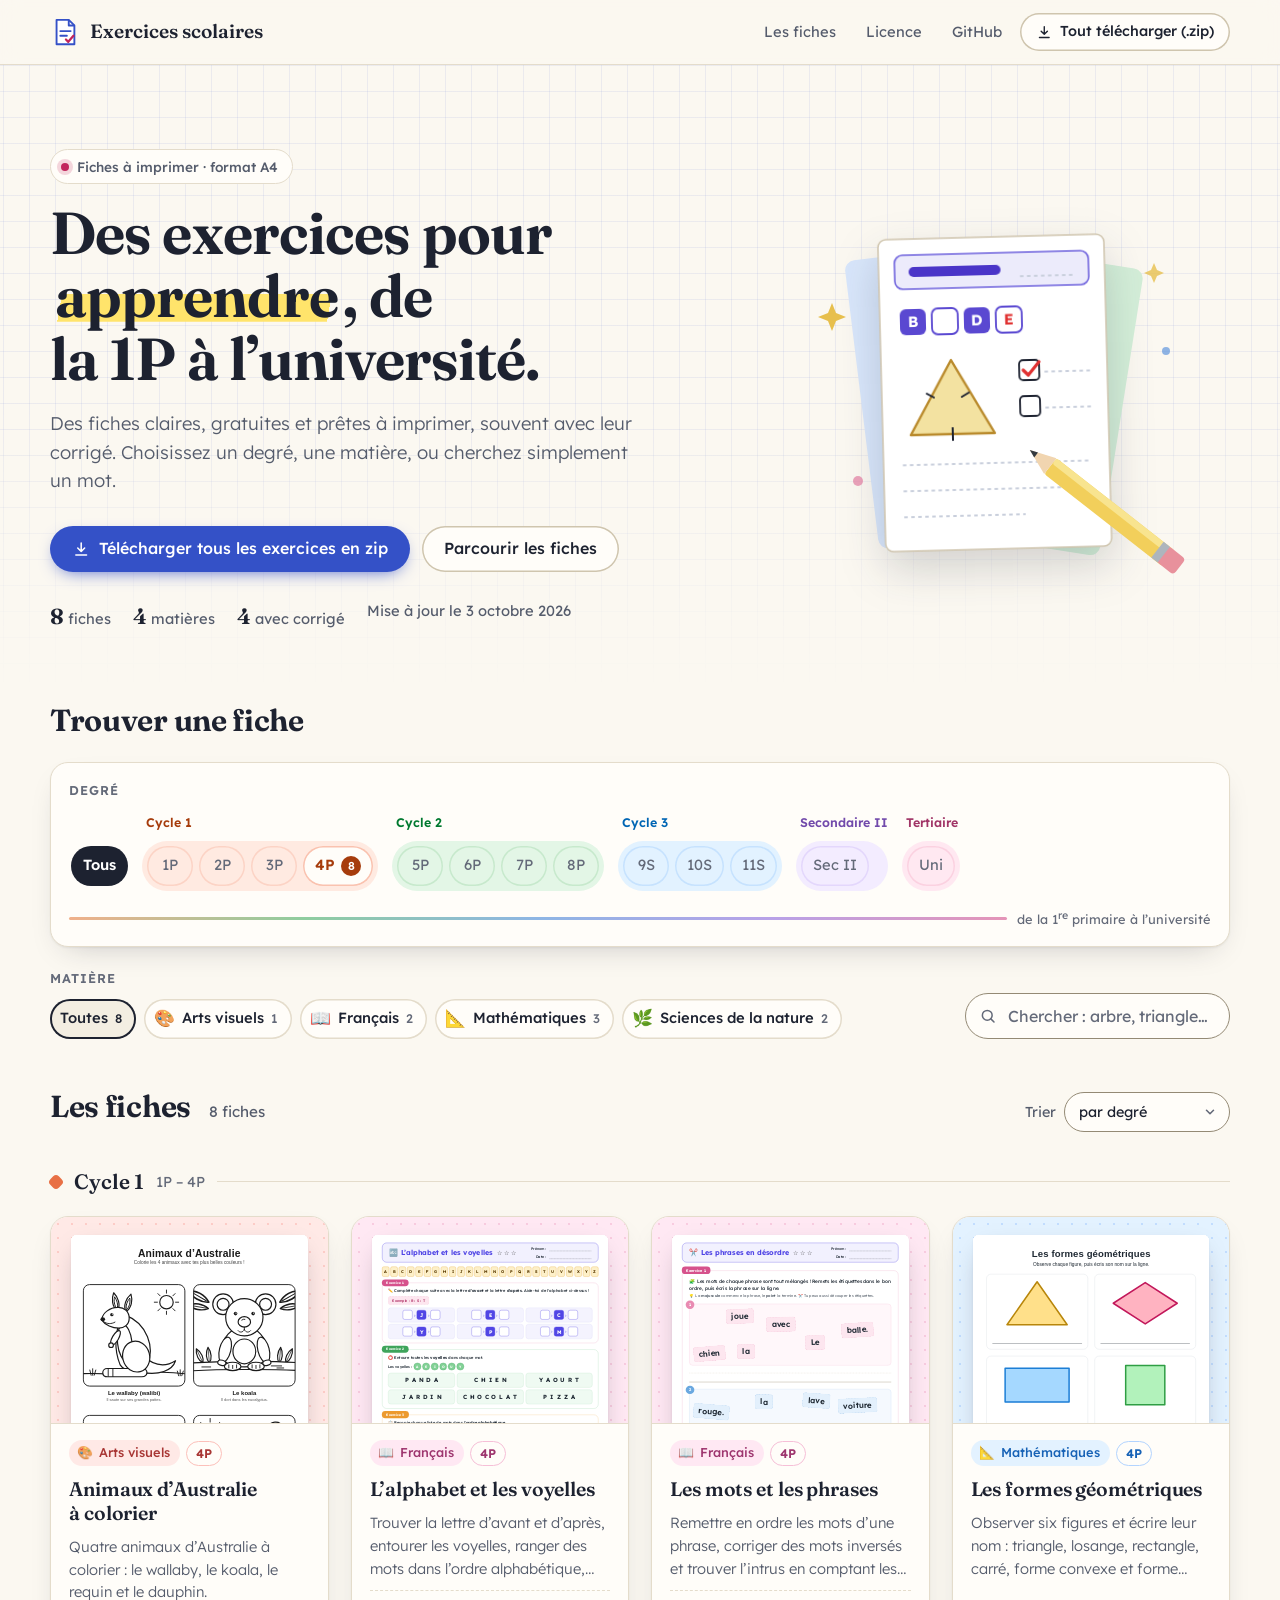
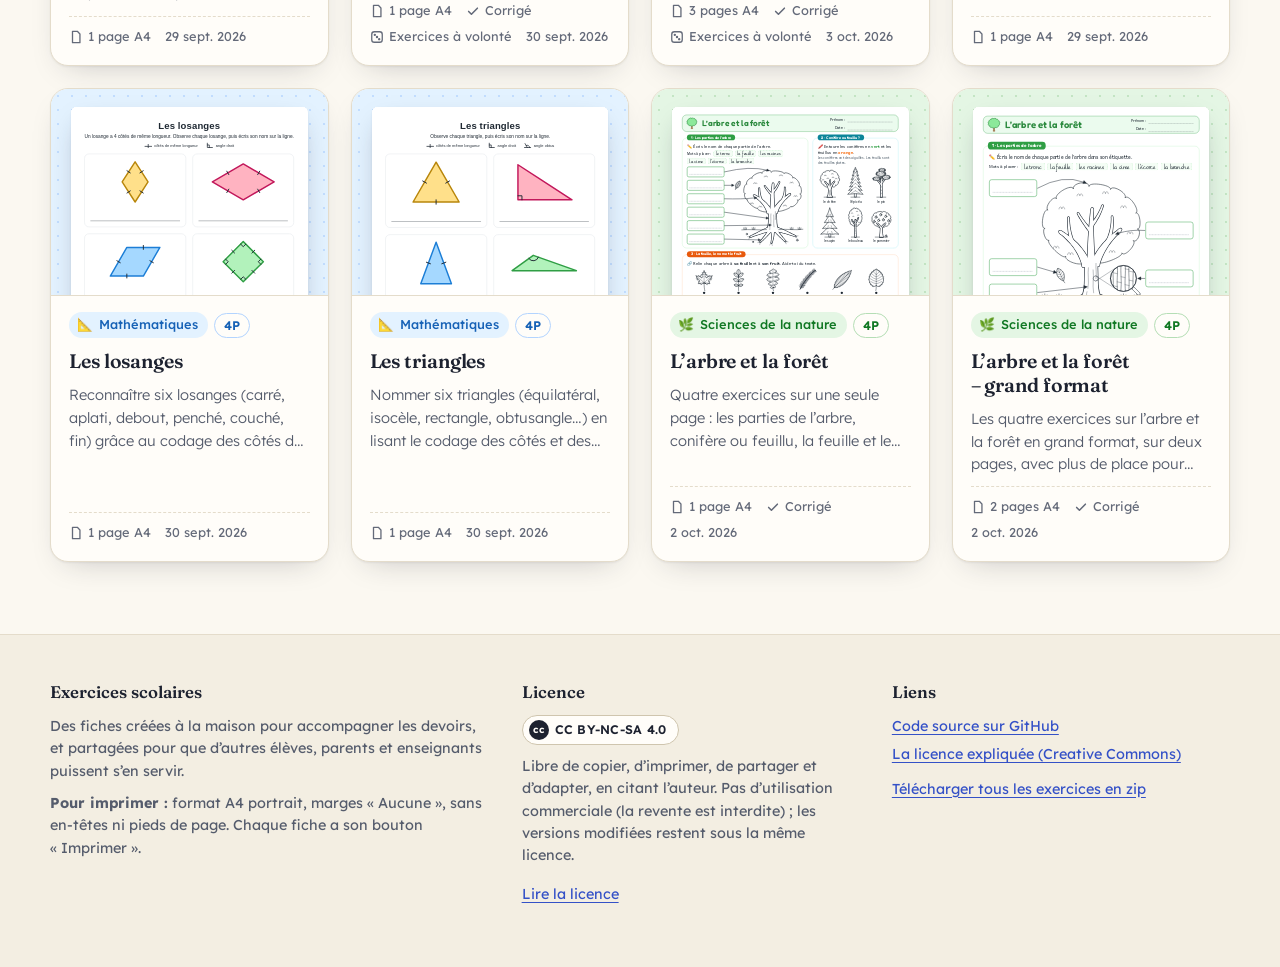
==== index.html @ c65fcae4 "Publie le catalogue des fiches d'exercices - index.html : catalogue des fiches (frise des degrés de " ====
<!DOCTYPE html>
<html lang="fr">
<head>
<meta charset="utf-8">
<meta name="viewport" content="width=device-width, initial-scale=1">
<title>Exercices scolaires · fiches à imprimer</title>
<meta name="description" content="Fiches d’exercices gratuites à imprimer en A4, de la 1P à l’université : français, mathématiques, sciences… Souvent avec corrigé. Licence CC BY-NC-SA 4.0.">
<meta property="og:type" content="website">
<meta property="og:title" content="Exercices scolaires · fiches à imprimer">
<meta property="og:description" content="Fiches d’exercices gratuites à imprimer en A4, de la 1P à l’université.">
<meta property="og:url" content="https://ctalpaert.github.io/exercices-scolaires/">
<meta name="theme-color" content="#fbf8f1" media="(prefers-color-scheme: light)">
<meta name="theme-color" content="#14161c" media="(prefers-color-scheme: dark)">
<link rel="icon" href="data:image/svg+xml,%3Csvg xmlns='http://www.w3.org/2000/svg' viewBox='0 0 32 32'%3E%3Cpath d='M7 3h13l6 6v20H7z' fill='%23fff' stroke='%233451c7' stroke-width='2' stroke-linejoin='round'/%3E%3Cpath d='M20 3v6h6' fill='none' stroke='%233451c7' stroke-width='2' stroke-linejoin='round'/%3E%3Cpath d='M11 15h11M11 20h7' stroke='%233451c7' stroke-width='2' stroke-linecap='round'/%3E%3Cpath d='M17 24l2.5 2.5L25 20' fill='none' stroke='%23d6336c' stroke-width='2.4' stroke-linecap='round' stroke-linejoin='round'/%3E%3C/svg%3E">
<link rel="preconnect" href="https://fonts.googleapis.com">
<link rel="preconnect" href="https://fonts.gstatic.com" crossorigin>
<link href="https://fonts.googleapis.com/css2?family=Fraunces:opsz,wght@9..144,500..700&family=Lexend:wght@300..600&display=swap" rel="stylesheet">
<style>
  /* ============ Couleurs et typographie ============ */
  :root {
    color-scheme: light dark;
    --papier: #fbf8f1;
    --papier-2: #f3eee2;
    --carte: #fffdf9;
    --feuille: #ffffff;
    --encre: #1d2230;
    --encre-2: #555c6c;
    --encre-3: #646a79;
    --trait: #e4dccb;
    --trait-fort: #cfc5ae;
    --quadrillage: rgba(52, 81, 199, .08);
    --bleu: #3451c7;
    --bleu-fonce: #253c9e;
    --bleu-pale: #e7ebfc;
    --rouge: #c2255c;
    --surligneur: #ffe46b;
    --entete: rgba(251, 248, 241, .88);
    --bord-champ: #948a75;
    --ombre: 0 1px 2px rgba(29, 34, 48, .06), 0 12px 32px -16px rgba(29, 34, 48, .28);
    --ombre-forte: 0 2px 4px rgba(29, 34, 48, .06), 0 22px 44px -18px rgba(29, 34, 48, .38);
    --rayon: 18px;
    --titre: "Fraunces", "Iowan Old Style", Georgia, serif;
    --texte: "Lexend", "Segoe UI", system-ui, -apple-system, sans-serif;
  }
  @media (prefers-color-scheme: dark) {
    :root {
      --papier: #14161c;
      --papier-2: #1b1e26;
      --carte: #1c1f28;
      --feuille: #f4f1ea;
      --encre: #ece8df;
      --encre-2: #b3b5bf;
      --encre-3: #9a9daa;
      --trait: #2d313d;
      --trait-fort: #3d4250;
      --quadrillage: rgba(142, 162, 255, .07);
      --bleu: #8ea2ff;
      --bleu-fonce: #b4c1ff;
      --bleu-pale: #262c47;
      --rouge: #f06595;
      --surligneur: rgba(255, 212, 59, .38);
      --entete: rgba(20, 22, 28, .86);
      --bord-champ: #6b7080;
      --ombre: 0 1px 2px rgba(0, 0, 0, .3), 0 12px 32px -16px rgba(0, 0, 0, .7);
      --ombre-forte: 0 2px 4px rgba(0, 0, 0, .3), 0 22px 44px -18px rgba(0, 0, 0, .8);
    }
  }

  /* Teintes par matière et par cycle : l'élément porte --h (0-360) */
  .t {
    --t-fond: hsl(var(--h) 70% 96%);
    --t-trait: hsl(var(--h) 50% 82%);
    --t-fort: hsl(var(--h) 60% 32%);
    --t-vif: hsl(var(--h) 60% 48%);
  }
  @media (prefers-color-scheme: dark) {
    .t {
      --t-fond: hsl(var(--h) 25% 22%);
      --t-trait: hsl(var(--h) 22% 36%);
      --t-fort: hsl(var(--h) 70% 85%);
      --t-vif: hsl(var(--h) 55% 66%);
    }
  }
  @supports (color: oklch(0 0 0)) {
    .t {
      --t-fond: oklch(.955 .03 var(--h));
      --t-trait: oklch(.86 .07 var(--h));
      --t-fort: oklch(.5 .15 var(--h));
      --t-vif: oklch(.68 .16 var(--h));
    }
    @media (prefers-color-scheme: dark) {
      .t {
        --t-fond: oklch(.3 .05 var(--h));
        --t-trait: oklch(.43 .08 var(--h));
        --t-fort: oklch(.86 .1 var(--h));
        --t-vif: oklch(.72 .14 var(--h));
      }
    }
  }

  *, *::before, *::after { box-sizing: border-box; }
  html { -webkit-text-size-adjust: 100%; scroll-padding-top: 84px; }
  body {
    margin: 0;
    min-height: 100vh;
    font-family: var(--texte);
    font-size: 1rem;
    font-weight: 400;
    line-height: 1.55;
    color: var(--encre);
    background: var(--papier);
    overflow-x: hidden;
  }
  a { color: var(--bleu); text-underline-offset: .18em; }
  a:hover { color: var(--bleu-fonce); }
  button, input, select { font: inherit; color: inherit; }
  :focus-visible { outline: 3px solid var(--bleu); outline-offset: 2px; border-radius: 6px; }
  [hidden] { display: none !important; }
  .visuellement-cache {
    position: absolute !important; width: 1px; height: 1px; overflow: hidden;
    clip-path: inset(50%); white-space: nowrap;
  }
  .conteneur { width: min(1180px, 100% - 32px); margin-inline: auto; }

  .evitement {
    position: absolute; top: 8px; left: 8px; z-index: 100;
    padding: 10px 16px; color: #fff; background: var(--bleu); border-radius: 10px;
    transform: translateY(-160%);
  }
  .evitement:focus { transform: none; color: #fff; }
  @media (prefers-color-scheme: dark) { .evitement, .evitement:focus { color: var(--papier); } }

  /* ============ Boutons ============ */
  .btn {
    display: inline-flex; align-items: center; justify-content: center; gap: .55em;
    min-height: 46px; padding: 10px 22px;
    font-weight: 500; line-height: 1.2; text-decoration: none; white-space: nowrap;
    border: 0; border-radius: 999px; cursor: pointer;
    transition: background-color .15s, box-shadow .15s, transform .15s;
  }
  .btn svg { width: 1.15em; height: 1.15em; flex: none; }
  .btn-primaire { color: #fff; background: var(--bleu); box-shadow: 0 6px 18px -8px var(--bleu); }
  .btn-primaire:hover { color: #fff; background: var(--bleu-fonce); transform: translateY(-1px); }
  .btn-secondaire { color: var(--encre); background: var(--carte); box-shadow: inset 0 0 0 1.5px var(--trait-fort); }
  .btn-secondaire:hover { color: var(--encre); background: var(--papier-2); }
  .btn-petit { min-height: 38px; padding: 7px 16px; font-size: .9rem; }
  @media (prefers-color-scheme: dark) {
    .btn-primaire, .btn-primaire:hover { color: #10131c; }
  }

  /* ============ En-tête ============ */
  .entete {
    position: sticky; top: 0; z-index: 20;
    background: var(--entete);
    -webkit-backdrop-filter: saturate(1.4) blur(10px);
    backdrop-filter: saturate(1.4) blur(10px);
    border-bottom: 1px solid var(--trait);
  }
  .entete .conteneur { display: flex; align-items: center; gap: 16px; min-height: 64px; }
  .marque {
    display: inline-flex; align-items: center; gap: 10px;
    font-family: var(--titre); font-size: 1.2rem; font-weight: 600;
    color: var(--encre); text-decoration: none;
  }
  .marque:hover { color: var(--encre); }
  .marque svg { width: 30px; height: 30px; flex: none; }
  .entete nav { margin-left: auto; display: flex; align-items: center; gap: 6px; }
  .entete nav a { padding: 8px 12px; font-size: .92rem; color: var(--encre-2); text-decoration: none; border-radius: 999px; }
  .entete nav a:hover { color: var(--encre); background: var(--papier-2); }
  .entete .btn-petit .court { display: none; }
  @media (max-width: 720px) {
    .entete nav a { display: none; }
  }
  @media (max-width: 480px) {
    .marque { font-size: 1.05rem; white-space: nowrap; }
    .entete .btn-petit .long { display: none; }
    .entete .btn-petit .court { display: inline; }
  }

  /* ============ Bandeau d'accueil ============ */
  .accueil { position: relative; padding: clamp(36px, 7vw, 84px) 0 clamp(28px, 5vw, 56px); isolation: isolate; }
  .accueil::before {
    content: ""; position: absolute; inset: 0; z-index: -1;
    background-image:
      linear-gradient(var(--quadrillage) 1px, transparent 1px),
      linear-gradient(90deg, var(--quadrillage) 1px, transparent 1px);
    background-size: 26px 26px;
    background-position: center top;
    -webkit-mask-image: linear-gradient(#000 55%, transparent);
    mask-image: linear-gradient(#000 55%, transparent);
  }
  .accueil .conteneur { display: grid; grid-template-columns: minmax(0, 1.25fr) minmax(0, 1fr); align-items: center; gap: clamp(24px, 5vw, 64px); }
  .surtitre {
    display: inline-flex; align-items: center; gap: 8px; margin: 0 0 18px;
    padding: 6px 14px 6px 10px; font-size: .85rem; font-weight: 500; color: var(--encre-2);
    background: var(--carte); border: 1px solid var(--trait); border-radius: 999px;
  }
  .surtitre::before { content: ""; width: 8px; height: 8px; border-radius: 50%; background: var(--rouge); box-shadow: 0 0 0 4px color-mix(in srgb, var(--rouge) 18%, transparent); }
  .accueil h1 {
    margin: 0; font-family: var(--titre); font-weight: 650;
    font-size: clamp(2.15rem, 5.2vw, 3.7rem); line-height: 1.06; letter-spacing: -.015em;
    text-wrap: balance;
  }
  .surligne {
    padding: 0 .08em;
    background: linear-gradient(100deg, transparent .2em, var(--surligneur) .2em, var(--surligneur) calc(100% - .25em), transparent calc(100% - .25em)) 0 78% / 100% 38% no-repeat;
    -webkit-box-decoration-break: clone; box-decoration-break: clone;
  }
  .accroche { max-width: 36em; margin: 20px 0 0; font-size: clamp(1.02rem, 1.6vw, 1.15rem); font-weight: 300; color: var(--encre-2); text-wrap: pretty; }
  .actions { display: flex; flex-wrap: wrap; gap: 12px; margin-top: 30px; }
  .chiffres { display: flex; flex-wrap: wrap; gap: 6px 22px; margin: 28px 0 0; padding: 0; list-style: none; font-size: .92rem; color: var(--encre-2); }
  .chiffres b { font-family: var(--titre); font-size: 1.35rem; font-weight: 650; color: var(--encre); }
  .illustration { width: 100%; max-width: 440px; justify-self: center; overflow: visible; }
  .illustration .f-fond-1 { fill: #d3eed8; }
  .illustration .f-fond-2 { fill: #d8e6fb; }
  .illustration .f-avant { fill: var(--feuille); }
  .illustration .f-bord { fill: none; stroke: var(--trait-fort); stroke-width: 1.5; }
  .illustration .encre { fill: #1d2230; }
  .illustration .ligne { stroke: #c9cfdc; stroke-width: 2; stroke-linecap: round; stroke-dasharray: 2 5; }
  .illustration .bandeau { fill: #ecebfb; stroke: #6f63dd; stroke-width: 1.6; }
  .illustration .titre-feuille { fill: #4a35c8; }
  .illustration .case { fill: #fff; stroke: #5a48d1; stroke-width: 1.8; }
  .illustration .case-pleine { fill: #5a48d1; }
  .illustration .lettre { font: 700 15px var(--texte); fill: #1d2230; }
  .illustration .lettre-blanche { font: 700 15px var(--texte); fill: #fff; }
  .illustration .triangle { fill: #f3e2a1; stroke: #b98a2c; stroke-width: 2.4; stroke-linejoin: round; }
  .illustration .marque-trait { stroke: #1d2230; stroke-width: 2; stroke-linecap: round; }
  .illustration .coche { fill: none; stroke: #e03131; stroke-width: 3.2; stroke-linecap: round; stroke-linejoin: round; }
  .illustration .ombre-feuille { filter: drop-shadow(0 18px 22px rgba(29, 34, 48, .18)); }
  @media (prefers-color-scheme: dark) {
    .illustration .f-fond-1 { fill: #2f5a3c; }
    .illustration .f-fond-2 { fill: #2c4467; }
    .illustration .ombre-feuille { filter: drop-shadow(0 18px 22px rgba(0, 0, 0, .5)); }
  }
  @media (max-width: 860px) {
    .accueil .conteneur { grid-template-columns: minmax(0, 1fr); }
    .illustration { display: none; }
  }
  @media (max-width: 480px) {
    .actions .btn { width: 100%; white-space: normal; text-align: center; }
  }

  /* ============ Filtres ============ */
  .filtres { padding: 8px 0 4px; }
  .filtres h2, .fiches-entete h2 {
    margin: 0; font-family: var(--titre); font-weight: 650; font-size: clamp(1.45rem, 2.6vw, 1.9rem); letter-spacing: -.01em;
  }
  .etiquette-filtre { display: block; margin: 0 0 10px; font-size: .8rem; font-weight: 600; letter-spacing: .08em; text-transform: uppercase; color: var(--encre-3); }

  /* Frise des degrés, de la 1P à l'université */
  .frise-cadre {
    position: relative; margin-top: 18px; padding: 18px 18px 16px;
    background: var(--carte); border: 1px solid var(--trait); border-radius: var(--rayon); box-shadow: var(--ombre);
  }
  .frise {
    display: flex; align-items: flex-end; gap: 14px;
    overflow-x: auto; overscroll-behavior-x: contain; scrollbar-width: thin;
    padding: 2px 2px 6px;
  }
  .cycle { flex: none; display: flex; flex-direction: column; gap: 8px; }
  .cycle-nom { padding-left: 4px; font-size: .78rem; font-weight: 600; color: var(--t-fort); white-space: nowrap; }
  .cycle-nom small { font-weight: 400; color: var(--encre-3); }
  .cycle-degres { position: relative; display: flex; gap: 6px; padding: 5px; background: var(--t-fond); border-radius: 999px; }
  .degre {
    position: relative; flex: none;
    min-width: 46px; height: 40px; padding: 0 12px;
    display: inline-flex; align-items: center; justify-content: center; gap: 6px;
    font-size: .92rem; font-weight: 600; color: var(--t-fort, var(--encre));
    background: var(--carte); border: 0; border-radius: 999px; cursor: pointer;
    box-shadow: inset 0 0 0 1.5px var(--t-trait, var(--trait-fort));
    transition: background-color .15s, color .15s, transform .15s;
  }
  .degre:hover { transform: translateY(-1px); }
  .degre.vide { color: var(--encre-3); font-weight: 400; background: transparent; box-shadow: inset 0 0 0 1.5px color-mix(in srgb, var(--t-trait, var(--trait)) 55%, transparent); }
  .degre[aria-pressed="true"] { color: #fff; background: var(--t-fort, var(--bleu)); box-shadow: none; }
  .degre .compte {
    min-width: 20px; height: 20px; padding: 0 6px;
    display: inline-flex; align-items: center; justify-content: center;
    font-size: .72rem; font-weight: 600; color: #fff; background: var(--t-fort, var(--bleu)); border-radius: 999px;
  }
  .degre[aria-pressed="true"] .compte { color: var(--t-fort); background: #fff; }
  .degre-tous { --t-fort: var(--encre); --t-trait: var(--trait-fort); --t-vif: var(--encre); align-self: flex-end; margin-bottom: 5px; }
  @media (prefers-color-scheme: dark) {
    .degre[aria-pressed="true"] { color: #10131c; background: var(--t-vif, var(--bleu)); }
    .degre-tous[aria-pressed="true"] { color: var(--papier); }
    .degre .compte { color: #10131c; background: var(--t-vif, var(--bleu)); }
    .degre[aria-pressed="true"] .compte { color: #10131c; background: #fff; }
  }
  .frise-fleche { margin: 10px 0 0; display: flex; align-items: center; gap: 10px; font-size: .8rem; color: var(--encre-3); }
  .frise-fleche::before {
    content: ""; flex: 1; height: 3px; border-radius: 3px;
    background: linear-gradient(90deg, #ea8f5b, #5fb878, #5d97dc, #9a7ae0, #d9679b);
    opacity: .7;
  }

  /* Matières et recherche */
  .barre { display: grid; grid-template-columns: minmax(0, 1fr) auto; gap: 18px 24px; align-items: end; margin-top: 22px; }
  .matieres { display: flex; flex-wrap: wrap; gap: 8px; }
  .matiere-btn {
    display: inline-flex; align-items: center; gap: 7px;
    min-height: 40px; padding: 6px 14px 6px 10px;
    font-size: .92rem; font-weight: 500; color: var(--encre);
    background: var(--carte); border: 0; border-radius: 999px; cursor: pointer;
    box-shadow: inset 0 0 0 1.5px var(--trait);
    transition: background-color .15s, box-shadow .15s;
  }
  .matiere-btn:hover { box-shadow: inset 0 0 0 1.5px var(--t-trait, var(--trait-fort)); }
  .matiere-btn .emoji { font-size: 1.05rem; line-height: 1; }
  .matiere-btn .compte { font-size: .78rem; color: var(--encre-3); }
  .matiere-btn[aria-pressed="true"] { color: var(--t-fort, var(--encre)); background: var(--t-fond, var(--papier-2)); box-shadow: inset 0 0 0 2px var(--t-fort, var(--encre)); }
  .matiere-btn[aria-pressed="true"] .compte { color: inherit; }
  .recherche { position: relative; width: min(340px, 100%); }
  .recherche svg { position: absolute; left: 14px; top: 50%; width: 18px; height: 18px; transform: translateY(-50%); color: var(--encre-3); pointer-events: none; }
  .recherche input {
    width: 100%; height: 46px; padding: 0 16px 0 42px;
    background: var(--carte); border: 1.5px solid var(--bord-champ); border-radius: 999px;
    transition: border-color .15s, box-shadow .15s;
  }
  .recherche input::placeholder { color: var(--encre-3); }
  .recherche input:focus { outline: none; border-color: var(--bleu); box-shadow: 0 0 0 4px color-mix(in srgb, var(--bleu) 18%, transparent); }
  .recherche input::-webkit-search-cancel-button { display: none; }
  @media (max-width: 760px) {
    .barre { grid-template-columns: 1fr; }
    .recherche { width: 100%; order: -1; }
  }

  /* ============ Liste des fiches ============ */
  .fiches { padding: 40px 0 72px; }
  .fiches:focus { outline: none; }
  .fiches-entete { display: flex; flex-wrap: wrap; align-items: baseline; gap: 10px 18px; margin-bottom: 8px; }
  .resultat { margin: 0; font-size: .95rem; color: var(--encre-2); }
  .fiches-entete .outils { margin-left: auto; display: flex; flex-wrap: wrap; align-items: center; gap: 10px; }
  .lien-bouton {
    padding: 6px 4px; font-size: .9rem; color: var(--bleu);
    background: none; border: 0; cursor: pointer; text-decoration: underline; text-underline-offset: .18em;
  }
  .tri { display: inline-flex; align-items: center; gap: 8px; font-size: .9rem; color: var(--encre-2); }
  .tri select {
    height: 40px; padding: 0 34px 0 14px; color: var(--encre);
    background: var(--carte) url("data:image/svg+xml,%3Csvg xmlns='http://www.w3.org/2000/svg' viewBox='0 0 16 16'%3E%3Cpath d='M4 6l4 4 4-4' fill='none' stroke='%23646a79' stroke-width='1.8' stroke-linecap='round' stroke-linejoin='round'/%3E%3C/svg%3E") no-repeat right 12px center / 14px;
    border: 1.5px solid var(--bord-champ); border-radius: 999px;
    -webkit-appearance: none; appearance: none; cursor: pointer;
  }

  .groupe { margin-top: 34px; }
  .groupe-titre {
    display: flex; align-items: center; gap: 12px; margin: 0 0 18px;
    font-family: var(--titre); font-size: 1.3rem; font-weight: 600;
  }
  .groupe-titre::before { content: ""; width: 12px; height: 12px; border-radius: 4px; background: var(--t-vif); transform: rotate(45deg); flex: none; }
  .groupe-titre small { font-family: var(--texte); font-size: .9rem; font-weight: 400; color: var(--encre-3); }
  .groupe-titre::after { content: ""; flex: 1; height: 1px; background: var(--trait); }

  .grille { display: grid; grid-template-columns: repeat(auto-fill, minmax(min(100%, 268px), 1fr)); gap: 22px; margin: 0; padding: 0; list-style: none; }
  .fiche {
    position: relative; height: 100%;
    display: flex; flex-direction: column;
    background: var(--carte); border: 1px solid var(--trait); border-radius: var(--rayon);
    box-shadow: var(--ombre); overflow: hidden;
    transition: transform .2s, box-shadow .2s, border-color .2s;
  }
  .fiche:hover { transform: translateY(-3px); box-shadow: var(--ombre-forte); border-color: var(--t-trait); }
  @supports selector(:has(a)) {
    .fiche:has(.fiche-lien:focus-visible) { outline: 3px solid var(--bleu); outline-offset: 3px; }
    .fiche-lien:focus-visible { outline: none; }
  }

  /* Aperçu : la feuille A4 dépasse d'une pochette teintée */
  .apercu {
    position: relative; aspect-ratio: 4 / 3; padding: 18px 20px 0; overflow: hidden;
    background-color: var(--t-fond);
    background-image: radial-gradient(color-mix(in srgb, var(--t-trait) 70%, transparent) 1.2px, transparent 1.3px);
    background-size: 14px 14px;
    border-bottom: 1px solid var(--trait);
  }
  .feuille {
    position: relative; height: calc(100% + 40px); overflow: hidden;
    background: #fff; border-radius: 6px 6px 0 0;
    box-shadow: 0 1px 2px rgba(29, 34, 48, .08), 0 10px 26px -10px rgba(29, 34, 48, .35);
    transition: transform .25s;
  }
  .fiche:hover .feuille { transform: translateY(-6px) rotate(-.6deg); }
  .feuille iframe {
    position: absolute; top: 0; left: 0;
    width: 794px; height: calc(100% / var(--echelle, .3));
    border: 0; background: #fff;
    transform: scale(var(--echelle, .3)); transform-origin: 0 0;
    pointer-events: none; opacity: 0; transition: opacity .35s;
  }
  .feuille.chargee iframe { opacity: 1; }
  .feuille-attente {
    position: absolute; inset: 0; display: grid; place-items: center;
    background:
      repeating-linear-gradient(#fff 0 26px, #eef0f4 26px 27px) 0 70px / 100% calc(100% - 70px) no-repeat,
      linear-gradient(var(--t-fond), var(--t-fond)) 18px 18px / calc(100% - 36px) 36px no-repeat;
    transition: opacity .35s;
  }
  .feuille-attente span { font-size: 2.6rem; filter: saturate(.85); transform: translateY(10px); }
  .feuille.chargee .feuille-attente { opacity: 0; }
  .ruban {
    position: absolute; top: 12px; right: 12px; z-index: 2;
    padding: 4px 10px; font-size: .74rem; font-weight: 600; letter-spacing: .02em;
    color: #fff; background: var(--rouge); border-radius: 999px;
    box-shadow: 0 4px 10px -4px var(--rouge);
  }
  @media (prefers-color-scheme: dark) { .ruban { color: #10131c; } }

  .corps { flex: 1; display: flex; flex-direction: column; gap: 10px; padding: 16px 18px 18px; }
  .etiquettes { display: flex; flex-wrap: wrap; align-items: center; gap: 6px; }
  .pastille-matiere {
    display: inline-flex; align-items: center; gap: 6px;
    padding: 3px 10px 3px 8px; font-size: .8rem; font-weight: 500;
    color: var(--t-fort); background: var(--t-fond); border-radius: 999px;
  }
  .pastille-niveau {
    padding: 2px 9px; font-size: .78rem; font-weight: 600;
    color: var(--t-fort); border: 1.5px solid var(--t-trait); border-radius: 999px;
  }
  .fiche h3, .fiche h4 { margin: 2px 0 0; font-family: var(--titre); font-size: 1.22rem; font-weight: 600; line-height: 1.22; letter-spacing: -.005em; text-wrap: balance; }
  .fiche-lien { color: var(--encre); text-decoration: none; }
  .fiche-lien::after { content: ""; position: absolute; inset: 0; z-index: 3; border-radius: var(--rayon); }
  .fiche-lien:hover { color: var(--encre); }
  .fiche .description {
    margin: 0; font-size: .92rem; font-weight: 300; color: var(--encre-2);
    display: -webkit-box; -webkit-line-clamp: 3; -webkit-box-orient: vertical; overflow: hidden;
  }
  .infos { display: flex; flex-wrap: wrap; gap: 6px 14px; margin: auto 0 0; padding: 10px 0 0; list-style: none; font-size: .8rem; color: var(--encre-3); border-top: 1px dashed var(--trait); }
  .infos li { display: inline-flex; align-items: center; gap: 5px; }
  .infos svg { width: 14px; height: 14px; flex: none; }

  .vide-etat {
    margin-top: 28px; padding: 44px 24px; text-align: center;
    background: var(--carte); border: 1.5px dashed var(--trait-fort); border-radius: var(--rayon);
  }
  .vide-etat .grand { font-size: 2.4rem; line-height: 1; }
  .vide-etat h3 { margin: 12px 0 6px; font-family: var(--titre); font-size: 1.3rem; font-weight: 600; }
  .vide-etat p { margin: 0 auto 18px; max-width: 34em; color: var(--encre-2); }

  /* ============ Pied de page ============ */
  .pied { padding: 44px 0 56px; background: var(--papier-2); border-top: 1px solid var(--trait); }
  .pied .conteneur { display: grid; grid-template-columns: 1.3fr 1fr 1fr; gap: 32px; }
  .pied h2 { margin: 0 0 10px; font-family: var(--titre); font-size: 1.05rem; font-weight: 600; }
  .pied p { margin: 0 0 10px; font-size: .9rem; color: var(--encre-2); }
  .pied ul { margin: 0; padding: 0; list-style: none; font-size: .9rem; }
  .pied li + li { margin-top: 6px; }
  .badge-cc {
    display: inline-flex; align-items: center; gap: 6px; margin-bottom: 10px;
    padding: 4px 12px 4px 6px; font-size: .78rem; font-weight: 600; letter-spacing: .02em;
    color: var(--encre); background: var(--carte); border: 1px solid var(--trait-fort); border-radius: 999px;
  }
  .badge-cc i {
    width: 20px; height: 20px; display: grid; place-items: center;
    font: 700 .62rem/1 var(--texte); font-style: normal; color: var(--carte); background: var(--encre); border-radius: 50%;
  }
  @media (max-width: 820px) { .pied .conteneur { grid-template-columns: 1fr; gap: 26px; } }

  /* ============ Boîte de dialogue de la licence ============ */
  dialog.licence {
    width: min(780px, 100% - 24px); max-width: none; height: min(92vh, 900px); height: min(92dvh, 900px); max-height: none; padding: 0;
    color: var(--encre); background: var(--carte);
    border: 1px solid var(--trait); border-radius: 22px; box-shadow: 0 30px 80px -20px rgba(0, 0, 0, .45);
    overflow: hidden;
  }
  dialog.licence[open] { display: flex; animation: apparition .22s ease-out; }
  dialog.licence::backdrop { background: rgba(18, 21, 30, .55); -webkit-backdrop-filter: blur(3px); backdrop-filter: blur(3px); }
  @keyframes apparition { from { opacity: 0; transform: translateY(12px) scale(.98); } }
  .dlg { display: flex; flex-direction: column; width: 100%; min-height: 0; margin: 0; }
  .dlg-tete { padding: 26px 28px 0; }
  .dlg-tete h2 { margin: 8px 0 8px; font-family: var(--titre); font-size: clamp(1.4rem, 3vw, 1.75rem); font-weight: 650; line-height: 1.15; }
  .dlg-tete h2:focus { outline: none; }
  .dlg-tete p { margin: 0; font-size: .95rem; color: var(--encre-2); }
  .dlg-milieu { flex: 1; min-height: 0; display: flex; flex-direction: column; gap: 16px; padding: 18px 28px 0; overflow: auto; }
  .resume { flex: none; display: grid; grid-template-columns: repeat(2, minmax(0, 1fr)); gap: 8px; margin: 0; padding: 0; list-style: none; }
  .resume li { display: flex; gap: 10px; padding: 10px 12px; font-size: .83rem; line-height: 1.42; color: var(--encre-2); background: var(--t-fond); border-radius: 14px; }
  .resume li b { display: block; margin-bottom: 1px; font-size: .9rem; font-weight: 600; color: var(--t-fort); }
  .resume .ico { flex: none; width: 26px; height: 26px; display: grid; place-items: center; font-size: .85rem; background: var(--carte); border-radius: 50%; }
  .texte-titre { display: flex; justify-content: space-between; align-items: baseline; gap: 12px; margin: 4px 0 -6px; font-size: .82rem; font-weight: 600; letter-spacing: .06em; text-transform: uppercase; color: var(--encre-3); }
  .texte-titre a { font-size: .82rem; font-weight: 400; letter-spacing: 0; text-transform: none; }
  .texte-licence {
    flex: 1 1 260px; min-height: 160px; overflow-y: auto; overscroll-behavior: contain;
    padding: 18px 22px; font-size: .86rem; line-height: 1.6; color: var(--encre-2);
    background: var(--papier); border: 1px solid var(--trait); border-radius: 14px;
    scrollbar-width: thin; scrollbar-color: var(--trait-fort) transparent;
  }
  .texte-licence:focus-visible { outline-offset: -3px; }
  .texte-licence h3 { margin: 0 0 12px; font-family: var(--titre); font-size: 1.05rem; font-weight: 600; color: var(--encre); }
  .texte-licence h4 { margin: 20px 0 8px; font-size: .92rem; font-weight: 600; color: var(--encre); }
  .texte-licence p { margin: 0 0 10px; }
  .texte-licence ol, .texte-licence ul { margin: 0 0 10px; padding-left: 1.6em; }
  .texte-licence li { margin: 4px 0; }
  .texte-licence li > ol { margin-top: 6px; }
  .texte-licence dfn { font-style: normal; font-weight: 600; color: var(--encre); }
  .dlg-pied {
    flex: none; display: flex; flex-wrap: wrap; align-items: center; justify-content: flex-end; gap: 10px;
    margin-top: 18px; padding: 16px 28px 20px; border-top: 1px solid var(--trait); background: var(--papier-2);
  }
  .dlg-pied .note { flex: 1 1 15em; margin: 0; font-size: .8rem; line-height: 1.45; color: var(--encre-3); }
  @media (max-width: 620px) {
    dialog.licence { width: calc(100% - 16px); height: calc(100vh - 16px); height: calc(100dvh - 16px); border-radius: 18px; }
    .dlg-tete { padding: 20px 18px 0; }
    .dlg-milieu { padding: 14px 18px 0; }
    .resume { grid-template-columns: 1fr; }
    .texte-licence { min-height: 140px; padding: 14px 16px; }
    .dlg-pied { padding: 14px 18px 18px; }
    .dlg-pied .btn { flex: 1 1 100%; white-space: normal; text-align: center; }
    .dlg-pied .note { display: none; }
  }
  /* Petits écrans : toute la boîte défile, le texte de la licence garde une hauteur lisible
     et les boutons restent visibles en bas */
  @media (max-height: 700px), (max-width: 620px) {
    .dlg { overflow-y: auto; overscroll-behavior: contain; }
    .dlg-milieu { flex: none; overflow: visible; }
    .texte-licence { flex: none; height: min(55vh, 420px); height: min(55dvh, 420px); min-height: 140px; }
    .dlg-pied { position: sticky; bottom: 0; }
  }

  .message {
    position: fixed; left: 50%; bottom: 24px; z-index: 60;
    max-width: calc(100% - 32px); padding: 12px 20px;
    font-size: .92rem; color: var(--papier); background: var(--encre); border-radius: 999px;
    box-shadow: var(--ombre-forte);
    transform: translate(-50%, 140%); opacity: 0; transition: transform .3s, opacity .3s;
  }
  .message.visible { transform: translate(-50%, 0); opacity: 1; }

  @media (prefers-reduced-motion: reduce) {
    *, *::before, *::after { transition-duration: 0s !important; animation: none !important; }
    .fiche:hover, .fiche:hover .feuille, .btn-primaire:hover, .degre:hover { transform: none; }
  }
</style>
</head>
<body>

<a class="evitement" href="#fiches">Aller directement aux fiches</a>

<header class="entete">
  <div class="conteneur">
    <a class="marque" href="./" aria-label="Exercices scolaires, accueil">
      <svg viewBox="0 0 32 32" aria-hidden="true"><path d="M7 3h13l6 6v20H7z" fill="var(--feuille)" stroke="var(--bleu)" stroke-width="2" stroke-linejoin="round"/><path d="M20 3v6h6" fill="none" stroke="var(--bleu)" stroke-width="2" stroke-linejoin="round"/><path d="M11 15h11M11 20h7" stroke="var(--bleu)" stroke-width="2" stroke-linecap="round"/><path d="M17 24l2.5 2.5L25 20" fill="none" stroke="var(--rouge)" stroke-width="2.4" stroke-linecap="round" stroke-linejoin="round"/></svg>
      <span>Exercices scolaires</span>
    </a>
    <nav aria-label="Liens utiles">
      <a href="#fiches">Les fiches</a>
      <a href="#a-propos">Licence</a>
      <a href="https://github.com/ctalpaert/exercices-scolaires">GitHub</a>
      <button type="button" class="btn btn-secondaire btn-petit" data-telecharger aria-label="Tout télécharger (zip)">
        <svg viewBox="0 0 24 24" fill="none" stroke="currentColor" stroke-width="2" stroke-linecap="round" stroke-linejoin="round" aria-hidden="true"><path d="M12 4v11m0 0l-4.5-4.5M12 15l4.5-4.5M5 19.5h14"/></svg>
        <span class="long" aria-hidden="true">Tout télécharger (.zip)</span><span class="court" aria-hidden="true">Zip</span>
      </button>
    </nav>
  </div>
</header>

<main>
  <section class="accueil" aria-labelledby="titre-principal">
    <div class="conteneur">
      <div>
        <p class="surtitre">Fiches à imprimer · format A4</p>
        <h1 id="titre-principal">Des exercices pour <span class="surligne">apprendre</span>, de la&nbsp;1P à l’université.</h1>
        <p class="accroche">Des fiches claires, gratuites et prêtes à imprimer, souvent avec leur corrigé. Choisissez un degré, une matière, ou cherchez simplement un mot.</p>
        <div class="actions">
          <button type="button" class="btn btn-primaire" data-telecharger>
            <svg viewBox="0 0 24 24" fill="none" stroke="currentColor" stroke-width="2" stroke-linecap="round" stroke-linejoin="round" aria-hidden="true"><path d="M12 4v11m0 0l-4.5-4.5M12 15l4.5-4.5M5 19.5h14"/></svg>
            Télécharger tous les exercices en zip
          </button>
          <a class="btn btn-secondaire" href="#fiches">Parcourir les fiches</a>
        </div>
        <ul class="chiffres" id="chiffres" aria-label="En bref"></ul>
      </div>

      <svg class="illustration" viewBox="0 0 440 360" aria-hidden="true">
        <g transform="rotate(9 250 190)"><rect class="f-fond-1" x="150" y="40" width="210" height="290" rx="10"/></g>
        <g transform="rotate(-7 210 190)"><rect class="f-fond-2" x="100" y="36" width="210" height="290" rx="10"/></g>
        <g class="ombre-feuille" transform="rotate(-1.5 230 190)">
          <rect class="f-avant" x="120" y="26" width="226" height="312" rx="8"/>
          <rect class="f-bord" x="120" y="26" width="226" height="312" rx="8"/>
          <rect class="bandeau" x="136" y="42" width="194" height="34" rx="8"/>
          <rect class="titre-feuille" x="150" y="54" width="92" height="10" rx="5"/>
          <path class="ligne" d="M262 66h52" />
          <g>
            <rect class="case-pleine" x="140" y="96" width="26" height="26" rx="6"/><text class="lettre-blanche" x="153" y="114" text-anchor="middle">B</text>
            <rect class="case" x="172" y="96" width="26" height="26" rx="6"/>
            <rect class="case-pleine" x="204" y="96" width="26" height="26" rx="6"/><text class="lettre-blanche" x="217" y="114" text-anchor="middle">D</text>
            <rect class="case" x="236" y="96" width="26" height="26" rx="6"/><text class="lettre" x="249" y="114" text-anchor="middle" fill="#e03131" style="fill:#e03131">E</text>
          </g>
          <polygon class="triangle" points="190,148 148,222 232,222"/>
          <path class="marque-trait" d="M165 181l7 4M207 181l-7 4M190 216v12"/>
          <rect x="258" y="150" width="20" height="20" rx="4" fill="#fff" stroke="#1d2230" stroke-width="1.8"/>
          <path class="coche" d="M262 160l5 5 11-13"/>
          <path class="ligne" d="M284 162h44"/>
          <rect x="258" y="186" width="20" height="20" rx="4" fill="#fff" stroke="#1d2230" stroke-width="1.8"/>
          <path class="ligne" d="M284 198h44"/>
          <path class="ligne" d="M140 252h188M140 278h188M140 304h120"/>
        </g>
        <g transform="translate(18 62) rotate(38 340 250)">
          <rect x="250" y="238" width="150" height="20" rx="3" fill="#f2cf5b"/>
          <rect x="250" y="238" width="150" height="7" rx="3" fill="#f8e48f"/>
          <rect x="392" y="238" width="22" height="20" rx="4" fill="#e8919c"/>
          <rect x="386" y="238" width="8" height="20" fill="#adb5bd"/>
          <path d="M250 238l-26 10 26 10z" fill="#f1d5b0"/>
          <path d="M232 244.9l-8 3.1 8 3.1z" fill="#343a40"/>
        </g>
        <g fill="#e7bf4d">
          <path d="M70 92l4 10 10 4-10 4-4 10-4-10-10-4 10-4z"/>
          <path d="M392 52l3 7 7 3-7 3-3 7-3-7-7-3 7-3z" opacity=".8"/>
        </g>
        <circle cx="96" cy="270" r="5" fill="#df7aa0" opacity=".7"/>
        <circle cx="404" cy="140" r="4" fill="#5f95dd" opacity=".7"/>
      </svg>
    </div>
  </section>

  <section class="filtres" aria-labelledby="titre-filtres">
    <div class="conteneur">
      <h2 id="titre-filtres">Trouver une fiche</h2>

      <div class="frise-cadre">
        <span class="etiquette-filtre" id="etiquette-degres">Degré</span>
        <div class="frise" id="frise" role="group" aria-labelledby="etiquette-degres"></div>
        <p class="frise-fleche" aria-hidden="true"><span>de la 1<sup>re</sup> primaire à l’université</span></p>
      </div>

      <div class="barre">
        <div>
          <span class="etiquette-filtre" id="etiquette-matieres">Matière</span>
          <div class="matieres" id="matieres" role="group" aria-labelledby="etiquette-matieres"></div>
        </div>
        <div class="recherche">
          <label class="visuellement-cache" for="recherche">Rechercher une fiche</label>
          <svg viewBox="0 0 24 24" fill="none" stroke="currentColor" stroke-width="2" stroke-linecap="round" aria-hidden="true"><circle cx="11" cy="11" r="6.5"/><path d="M20 20l-4.2-4.2"/></svg>
          <input type="search" id="recherche" placeholder="Chercher&nbsp;: arbre, triangle…" autocomplete="off" spellcheck="false">
        </div>
      </div>
    </div>
  </section>

  <section class="fiches" id="fiches" aria-labelledby="titre-fiches" tabindex="-1">
    <div class="conteneur">
      <div class="fiches-entete">
        <h2 id="titre-fiches">Les fiches</h2>
        <p class="resultat" id="resultat" aria-live="polite"></p>
        <div class="outils">
          <button type="button" class="lien-bouton" id="reinitialiser" hidden>Effacer les filtres</button>
          <label class="tri">Trier
            <select id="tri">
              <option value="degre">par degré</option>
              <option value="recent">les plus récentes</option>
              <option value="titre">de A à Z</option>
            </select>
          </label>
        </div>
      </div>

      <div id="liste"></div>

      <div class="vide-etat" id="vide" hidden>
        <div class="grand" aria-hidden="true">🔍</div>
        <h3>Aucune fiche ne correspond</h3>
        <p id="vide-texte">Essayez un autre degré, une autre matière ou un autre mot.</p>
        <button type="button" class="btn btn-secondaire" id="vide-reinitialiser">Voir toutes les fiches</button>
      </div>

      <noscript>
        <div class="vide-etat">
          <h3>JavaScript est désactivé</h3>
          <p>La liste des fiches a besoin de JavaScript. Vous pouvez aussi parcourir les fichiers sur <a href="https://github.com/ctalpaert/exercices-scolaires">GitHub</a>.</p>
        </div>
      </noscript>
    </div>
  </section>
</main>

<footer class="pied" id="a-propos">
  <div class="conteneur">
    <div>
      <h2>Exercices scolaires</h2>
      <p>Des fiches créées à la maison pour accompagner les devoirs, et partagées pour que d’autres élèves, parents et enseignants puissent s’en servir.</p>
      <p><b>Pour imprimer&nbsp;:</b> format A4 portrait, marges «&nbsp;Aucune&nbsp;», sans en-têtes ni pieds de page. Chaque fiche a son bouton «&nbsp;Imprimer&nbsp;».</p>
    </div>
    <div>
      <h2>Licence</h2>
      <span class="badge-cc"><i>cc</i>CC BY-NC-SA 4.0</span>
      <p>Libre de copier, d’imprimer, de partager et d’adapter, en citant l’auteur. Pas d’utilisation commerciale (la revente est interdite)&nbsp;; les versions modifiées restent sous la même licence.</p>
      <button type="button" class="lien-bouton" id="lire-licence" style="padding-left:0">Lire la licence</button>
    </div>
    <div>
      <h2>Liens</h2>
      <ul>
        <li><a href="https://github.com/ctalpaert/exercices-scolaires">Code source sur GitHub</a></li>
        <li><a href="https://creativecommons.org/licenses/by-nc-sa/4.0/deed.fr">La licence expliquée (Creative Commons)</a></li>
        <li><button type="button" class="lien-bouton" data-telecharger style="padding-left:0">Télécharger tous les exercices en zip</button></li>
      </ul>
    </div>
  </div>
</footer>

<dialog class="licence" id="licence" aria-labelledby="licence-titre" aria-describedby="licence-intro">
  <form method="dialog" class="dlg">
    <div class="dlg-tete">
      <span class="badge-cc"><i>cc</i>BY-NC-SA 4.0</span>
      <h2 id="licence-titre" tabindex="-1">Avant de télécharger</h2>
      <p id="licence-intro">Les exercices sont gratuits et publiés sous licence <b>Creative Commons Attribution – Utilisation non commerciale – Partage dans les mêmes conditions 4.0 International</b> (CC BY-NC-SA 4.0). En téléchargeant l’archive, vous acceptez ses conditions.</p>
    </div>

    <div class="dlg-milieu">
      <ul class="resume">
        <li class="t" style="--h:150"><span class="ico" aria-hidden="true">✅</span><span><b>Vous pouvez</b>copier, imprimer et distribuer les fiches, en classe comme à la maison, et les adapter.</span></li>
        <li class="t" style="--h:255"><span class="ico" aria-hidden="true">✍️</span><span><b>Citer l’auteur</b>Mentionnez «&nbsp;Exercices scolaires, ctalpaert&nbsp;» avec un lien vers le site et vers la licence, et signalez vos modifications.</span></li>
        <li class="t" style="--h:20"><span class="ico" aria-hidden="true">🚫</span><span><b>Pas d’utilisation commerciale</b>Interdiction de vendre ou de revendre ces fiches, modifiées ou non, ou de les inclure dans un produit payant.</span></li>
        <li class="t" style="--h:300"><span class="ico" aria-hidden="true">🔁</span><span><b>Partage dans les mêmes conditions</b>Une version modifiée que vous diffusez doit l’être sous cette même licence.</span></li>
      </ul>

      <p class="texte-titre"><span>Texte complet de la licence</span><a href="https://creativecommons.org/licenses/by-nc-sa/4.0/legalcode.fr" target="_blank" rel="noopener">Version officielle ↗</a></p>
      <div class="texte-licence" id="texte-licence" tabindex="0" role="region" aria-label="Texte complet de la licence CC BY-NC-SA 4.0">
<!-- TEXTE_LICENCE:DEBUT -->
<h3>Attribution - Utilisation non commerciale - Partage dans les mêmes conditions 4.0 International</h3>
<p>Lorsque Vous exercez les Droits accordés par la licence (définis ci-dessous), Vous acceptez d'être lié par les termes et conditions de la présente Licence publique Creative Commons Attribution - Utilisation non commerciale - Partage dans les mêmes conditions 4.0 International (la « Licence publique »). Dans la mesure où la présente Licence publique peut être interprétée comme un contrat, Vous bénéficiez des Droits accordés par la licence en contrepartie de Votre acceptation des présents termes et conditions, et le Donneur de licence Vous accorde ces droits en contrepartie des avantages que lui procure le fait de mettre à disposition l’Œuvre sous licence en vertu des présents termes et conditions.</p>
<h4>Article 1 - Définitions.</h4>
<ol type="a">
<li><dfn>Œuvre dérivée</dfn> signifie œuvre protégée par les Droit d’auteur et droits connexes, dérivée ou adaptée de l’Œuvre sous licence et dans laquelle l’Œuvre sous licence est traduite, retouchée, arrangée, transformée, ou modifiée de telle façon que l’autorisation du Donneur de licence est nécessaire, conformément aux dispositions des Droit d’auteur et droits connexes. Dans le cas de la présente Licence publique, lorsque l’Œuvre sous licence est une œuvre musicale, une représentation publique ou un enregistrement sonore, la synchronisation de l'Œuvre sous licence avec une image animée sera considérée comme une Œuvre dérivée aux fins de la présente Licence publique.</li>
<li><dfn>Licence d’Œuvre dérivée</dfn> signifie licence par laquelle Vous accordez Vos Droit d'auteur et droits connexes portant sur Vos contributions à l'Œuvre dérivée, selon les termes et conditions de la présente Licence publique.</li>
<li><dfn>Licence compatible BY-NC-SA</dfn> signifie licence figurant à l'adresse suivante creativecommons.org/compatiblelicenses, approuvée par Creative Commons comme étant essentiellement équivalente à la présente Licence publique.</li>
<li><dfn>Droit d’auteur et droits connexes </dfn> signifie droit d’auteur et/ou droits connexes incluant, notamment, la représentation, la radio et télédiffusion, l’enregistrement sonore et le Droit sui generis des producteurs de bases de données, quelle que soit la classification ou qualification juridique de ces droits. Dans le cadre de la présente Licence publique, les droits visés à l’Article 2(b)(1)-(2) ne relèvent ni du Droit d’auteur ni de droits connexes.</li>
<li><dfn>Mesures techniques efficaces</dfn> signifie mesures techniques qui, en l’absence d’autorisation expresse, ne peuvent être contournées dans le cadre de lois conformes aux dispositions de l’Article 11 du Traité de l’OMPI sur le droit d’auteur adopté le 20 Décembre 1996 et/ou d’accords internationaux de même objet.</li>
<li><dfn>Exceptions et limitations</dfn> signifie utilisation loyale et équitable (<em>fair use</em> et <em>fair dealing</em>) et/ou toute autre exception ou limitation applicable à Votre utilisation de l’Œuvre sous licence.</li>
<li><dfn>Eléments de licence</dfn> signifie les composantes de la licence figurant dans l’intitulé de la Licence publique Creative Commons. Les éléments de la présente Licence publique sont : Attribution, Utilisation non commerciale et Partage dans les mêmes conditions.</li>
<li><dfn>Œuvre sous licence</dfn> signifie œuvre littéraire ou artistique, base de données ou toute autre œuvre pour laquelle le Donneur de licence a recours à la présente Licence publique.</li>
<li><dfn>Droits accordés par la licence</dfn> signifie droits qui Vous sont accordés selon les termes et conditions d’utilisation définis par la présente Licence publique, limités aux Droit d’auteur et droits connexes applicables à Votre utilisation de l’Œuvre sous licence et que le Donneur de licence a le droit d’accorder.</li>
<li><dfn>Donneur de licence</dfn> signifie un individu ou une entité octroyant la présente Licence publique et les droits accordés par elle.</li>
<li><dfn>Utilisation non commerciale</dfn> signifie que l’utilisation n’a pas principalement pour but ou pour objectif d'obtenir un avantage commercial ou une compensation financière. L’échange de l’Œuvre sous licence avec d’autres œuvres soumises aux Droit d’auteur et droits connexes par voie de partage de fichiers numériques ou autres moyens analogues constitue une Utilisation non commerciale à condition qu’il n’y ait aucun avantage commercial ni aucune compensation financière en relation avec la transaction.</li>
<li><dfn>Partager</dfn> signifie mettre une œuvre à la disposition du public par tout moyen ou procédé qui requiert l’autorisation découlant des Droits accordés par la licence, tels que les droits de reproduction, de représentation au public, de distribution, de diffusion, de communication ou d’importation, y compris de manière à ce que chacun puisse y avoir accès de l’endroit et au moment qu’il choisit individuellement.</li>
<li><dfn>Droit sui generis des producteurs de bases de données</dfn> signifie droits distincts du droit d'auteur résultant de la Directive 96/9/CE du Parlement européen et du Conseil du 11 mars 1996 sur la protection juridique des bases de données, ainsi que tout autre droit de nature équivalente dans le monde.</li>
<li><dfn>Vous</dfn> (preneur de licence) se rapporte à tout individu ou entité exerçant les Droits accordés par la licence. <strong>Votre</strong> et <strong>Vos</strong> renvoient également au preneur de licence.</li>
</ol>
<h4>Article 2 - Champ d’application de la présente Licence publique.</h4>
<ol type="a">
<li><strong>Octroi de la licence</strong>.<ol>
<li>Sous réserve du respect des termes et conditions d'utilisation de la présente Licence publique, le Donneur de licence Vous autorise à exercer pour le monde entier, à titre gratuit, non sous-licenciable, non exclusif, irrévocable, les Droits accordés par la licence afin de :<ol type="A">
<li>reproduire et Partager l’Œuvre sous licence, en tout ou partie, seulement pour une Utilisation non commerciale ; et</li>
<li>produire, reproduire et Partager l’Œuvre dérivée seulement pour une Utilisation non commerciale.</li>
</ol>
</li>
<li><strong>Exceptions et limitations</strong>. Afin de lever toute ambiguïté, lorsque les Exceptions et limitations s’appliquent à Votre utilisation, la présente Licence publique ne s’applique pas et Vous n’avez pas à Vous conformer à ses termes et conditions.</li>
<li><strong>Durée</strong>. La durée de la présente Licence publique est définie à l’Article 6(a).</li>
<li><strong>Supports et formats : modifications techniques autorisées</strong>. Le Donneur de licence Vous autorise à exercer les Droits accordés par la licence sur tous les supports et formats connus ou encore inconnus à ce jour, et à apporter toutes les modifications techniques que ceux-ci requièrent. Le Donneur de licence renonce et/ou accepte de ne pas exercer ses droits qui pourraient être susceptibles de Vous empêcher d’apporter les modifications techniques nécessaires pour exercer les Droits accordés par la licence, y compris celles nécessaires au contournement des Mesures techniques efficaces. Dans le cadre de la présente Licence publique, le fait de ne procéder qu’à de simples modifications techniques autorisées selon les termes du présent Article 2(a)(4) n’est jamais de nature à créer une Œuvre dérivée.</li>
<li><dfn>Utilisateurs en aval.</dfn>.<ol type="A">
<li><dfn> Offre du Donneur de licence – Œuvre sous licence</dfn>. Chaque utilisateur de l’Œuvre sous licence reçoit automatiquement une offre de la part du Donneur de licence lui permettant d’exercer les Droits accordés par la licence selon les termes et conditions de la présente Licence publique.</li>
<li><dfn> Offre additionnelle du Donneur de licence – Œuvre dérivée.</dfn>Chaque utilisateur d’une Œuvre dérivée reçoit automatiquement une offre du Donneur de licence lui permettant d’exercer les Droits accordés par la licence sur l’Œuvre dérivée selon les termes et conditions de la Licence d’Œuvre dérivée que Vous appliquez.</li>
<li><dfn> Pas de restrictions en aval pour les utilisateurs suivants</dfn>. Vous ne pouvez proposer ou imposer des termes et conditions supplémentaires ou différents, ou appliquer quelque Mesure technique efficace que ce soit à l’Œuvre sous licence si ceux(celles)-ci sont de nature à restreindre l’exercice des Droits accordés par la licence aux utilisateurs de l’Œuvre sous licence.</li>
</ol>
</li>
<li><dfn> Non approbation</dfn>. Aucun élément de la présente Licence publique ne peut être interprété comme laissant supposer que le preneur de licence ou que l’utilisation qu’il fait de l’Œuvre sous licence est lié à, parrainé, approuvé, ou doté d'un statut officiel par le Donneur de licence ou par toute autre personne à qui revient l’attribution de l’Œuvre sous licence, comme indiqué à l’Article 3(a)(1)(A)(i).</li>
</ol>
</li>
<li><strong>Autres droits</strong>.<ol>
<li>Les droits moraux, tel que le droit à l’intégrité de l’œuvre, ne sont pas accordés par la présente Licence publique, ni le droit à l’image, ni le droit au respect de la vie privée, ni aucun autre droit de la personnalité ou apparenté ; cependant, dans la mesure du possible, le Donneur de licence renonce et/ou accepte de ne pas faire valoir les droits qu’il détient de manière à Vous permettre d’exercer les Droits accordés par la licence.</li>
<li>Le droit des brevets et le droit des marques ne sont pas concernés par la présente Licence publique.</li>
<li>Dans la mesure du possible, le Donneur de licence renonce au droit de collecter des redevances auprès de Vous pour l’exercice des Droits accordés par la licence, directement ou indirectement dans le cadre d’un régime de gestion collective facultative ou obligatoire assorti de possibilités de renonciation quel que soit le type d’accord ou de licence. Dans tous les autres cas, le Donneur de licence se réserve expressément le droit de collecter de telles redevances, y compris en dehors des cas d'Utilisation non commerciale de l’Œuvre sous licence.</li>
</ol>
</li>
</ol>
<h4>Article 3 – Conditions d'utilisation de la présente Licence publique.</h4>
<p>L’exercice des Droits accordés par la licence est expressément soumis aux conditions suivantes.</p>
<ol type="a">
<li><strong>Attribution</strong>.<ol type="1">
<li><p>Si Vous partagez l’Œuvre sous licence (y compris sous une forme modifiée), Vous devez :</p>
<ol type="A">
<li>conserver les informations suivantes lorsqu’elles sont fournies par le Donneur de licence avec l’Œuvre sous licence :<ol type="i">
<li>identification du(des) auteur(s) de l’Œuvre sous licence et de toute personne à qui revient l’attribution de l’Œuvre sous licence, dans la mesure du possible, conformément à la demande du Donneur de licence (y compris sous la forme d’un pseudonyme s’il est indiqué) ;</li>
<li>l’indication de l’existence d’un droit d’auteur ;</li>
<li>une notice faisant référence à la présente Licence publique ;</li>
<li>une notice faisant référence aux limitations de garantie et exclusions de responsabilité ;</li>
<li>un URI ou un hyperlien vers l’Œuvre sous licence dans la mesure du possible ;</li>
</ol>
</li>
<li>Indiquer si Vous avez modifié l’Œuvre sous licence et conserver un suivi des modifications précédentes ; et</li>
<li>Indiquer si l’Œuvre sous licence est mise à disposition en vertu de la présente Licence publique en incluant le texte, l’URI ou l’hyperlien correspondant à la présente Licence publique.</li>
</ol>
</li>
<li>Vous pouvez satisfaire aux conditions de l’Article 3(a)(1) dans toute la mesure du possible, en fonction des supports, moyens et contextes dans lesquels Vous Partagez l’Œuvre sous licence. Par exemple, Vous pouvez satisfaire aux conditions susmentionnées en fournissant l’URI ou l’hyperlien vers la ressource incluant les informations requises.</li>
<li>Bien que requises aux termes de l’Article 3(a)(1)(A), certaines informations devront être retirées, dans la mesure du possible, si le Donneur de licence en fait la demande.</li>
</ol>
</li>
<li><strong>Partage dans les mêmes conditions</strong>.<p>Outre les conditions indiquées à l’Article 3(a), si Vous Partagez une Œuvre dérivée que Vous avez réalisée, les conditions suivantes s’appliquent aussi.</p>
<ol>
<li>La Licence d’Œuvre dérivée que Vous appliquez doit être une licence Creative Commons avec les mêmes Eléments de licence, qu’il s’agisse de cette version ou d’une version ultérieure, ou une Licence compatible BY-NC-SA.</li>
<li>Vous devez inclure le texte, l’URI ou l’hyperlien correspondant à la Licence d’Œuvre dérivée que Vous appliquez. Ces conditions peuvent être satisfaites dans la mesure du raisonnable suivant les supports, moyens et contextes via lesquels Vous Partagez l’Œuvre dérivée.</li>
<li>Vous ne pouvez pas proposer ou imposer des termes ou des conditions supplémentaires ou différents ou appliquer des Mesures techniques efficaces à l’Œuvre dérivée qui seraient de nature à restreindre l’exercice des Droits accordés par la Licence d’Œuvre dérivée que Vous appliquez.</li>
</ol>
</li>
</ol>
<h4>Article 4 – Le Droit sui generis des producteurs de bases de données.</h4>
<p>Lorsque les Droits accordés par la licence incluent le Droit sui generis des producteurs de bases de données applicable à Votre utilisation de l’Œuvre sous licence :</p>
<ol type="a">
<li>afin de lever toute ambiguïté, l’Article 2(a)(1) Vous accorde le droit d’extraire, réutiliser, reproduire et Partager la totalité ou une partie substantielle du contenu de la base de données uniquement pour une Utilisation non commerciale ;</li>
<li>si Vous incluez la totalité ou une partie substantielle du contenu de la base de données dans une base de données pour laquelle Vous détenez un Droit sui generis de producteur de bases de données, la base de données sur laquelle Vous détenez un tel droit (mais pas ses contenus individuels) sera alors considérée comme une Œuvre dérivée, y compris pour l’application de l’Article 3(b) ; et</li>
<li>Vous devez respecter les conditions de l’Article 3(a) si Vous Partagez la totalité ou une partie substantielle du contenu des bases de données.</li>
</ol>
<p>Afin de lever toute ambiguïté, le présent Article 4 complète mais ne remplace pas Vos obligations découlant des termes de la présente Licence publique lorsque les Droits accordés par la licence incluent d’autres Droit d’auteur et droits connexes.</p>
<h4>Article 5 – Limitations de garantie et exclusions de responsabilité.</h4>
<ol type="a">
<li><strong> Sauf indication contraire et dans la mesure du possible, le Donneur de licence met à disposition l’Œuvre sous licence telle quelle, et n’offre aucune garantie de quelque sorte que ce soit, notamment expresse, implicite, statutaire ou autre la concernant. Cela inclut, notamment, les garanties liées au titre, à la valeur marchande, à la compatibilité de certaines utilisations particulières, à l’absence de violation, à l’absence de vices cachés ou autres défauts, à l’exactitude, à la présence ou à l’absence d’erreurs connues ou non ou susceptibles d’être découvertes dans l’Œuvre sous licence. Lorsqu’une limitation de garantie n’est pas autorisée en tout ou partie, cette clause peut ne pas Vous être applicable. </strong></li>
<li><strong> Dans la mesure du possible, le Donneur de licence ne saurait voir sa responsabilité engagée vis-à-vis de Vous, quel qu’en soit le fondement juridique (y compris, notamment, la négligence), pour tout préjudice direct, spécial, indirect, incident, conséquentiel, punitif, exemplaire, ou pour toutes pertes, coûts, dépenses ou tout dommage découlant de l’utilisation de la présente Licence publique ou de l’utilisation de l’Œuvre sous licence, même si le Donneur de licence avait connaissance de l’éventualité de telles pertes, coûts, dépenses ou dommages. Lorsqu’une exclusion de responsabilité n’est pas autorisée en tout ou partie, cette clause peut ne pas Vous être applicable. </strong></li>
<li>Les limitations de garantie et exclusions de responsabilité ci-dessus doivent être interprétées, dans la mesure du possible, comme des limitations et renonciations totales de toute responsabilité.</li>
</ol>
<h4>Article 6 – Durée et fin.</h4>
<ol type="a">
<li>La présente Licence publique s’applique pendant toute la durée de validité des Droits accordés par la licence. Cependant, si Vous manquez à Vos obligations prévues par la présente Licence publique, Vos droits accordés par la présente Licence publique seront automatiquement révoqués.</li>
<li><p>Lorsque les Droits accordés par la licence ont été révoqués selon les termes de l’Article 6(a), ils seront rétablis :</p>
<ol>
<li>automatiquement, à compter du jour où la violation aura cessé, à condition que Vous y remédiiez dans les 30 jours suivant la date à laquelle Vous aurez eu connaissance de la violation ; ou</li>
<li>à condition que le Donneur de licence l’autorise expressément.</li>
</ol>
<p>Afin de lever toute ambiguïté, le présent Article 6(b) n’affecte pas le droit du Donneur de licence de demander réparation dans les cas de violation de la présente Licence publique.</p>
</li>
<li>Afin de lever toute ambiguïté, le Donneur de licence peut également proposer l’Œuvre sous licence selon d’autres termes et conditions et peut cesser la mise à disposition de l’Œuvre sous licence à tout moment ; une telle cessation n’entraîne pas la fin de la présente Licence publique.</li>
<li>Les Articles 1, 5, 6, 7, et 8 continueront à s’appliquer même après la résiliation de la présente Licence publique.</li>
</ol>
<h4>Article 7 – Autres termes et conditions.</h4>
<ol type="a">
<li>Sauf accord exprès, le Donneur de licence n’est lié par aucune modification des termes de Votre part.</li>
<li>Tous arrangements, ententes ou accords relatifs à l’Œuvre sous licence non mentionnés dans la présente Licence publique sont séparés et indépendants des termes et conditions de la présente Licence publique.</li>
</ol>
<h4>Article 8 – Interprétation.</h4>
<ol type="a">
<li>Afin de lever toute ambiguïté, la présente Licence publique ne doit en aucun cas être interprétée comme ayant pour effet de réduire, limiter, restreindre ou imposer des conditions plus contraignantes que celles qui sont prévues par les dispositions légales applicables.</li>
<li>Dans la mesure du possible, si une clause de la présente Licence publique est déclarée inapplicable, elle sera automatiquement modifiée a minima afin de la rendre applicable. Dans le cas où la clause ne peut être modifiée, elle sera écartée de la présente Licence publique sans préjudice de l’applicabilité des termes et conditions restants.</li>
<li>Aucun terme ni aucune condition de la présente Licence publique ne sera écarté(e) et aucune violation ne sera admise sans l’accord exprès du Donneur de licence.</li>
<li>Aucun terme ni aucune condition de la présente Licence publique ne constitue ou ne peut être interprété(e) comme une limitation ou une renonciation à un quelconque privilège ou à une immunité s’appliquant au Donneur de licence ou à Vous, y compris lorsque celles-ci émanent d’une procédure légale, quel(le) qu’en soit le système juridique concerné ou l’autorité compétente.</li>
</ol>
<!-- TEXTE_LICENCE:FIN -->
      </div>
    </div>

    <div class="dlg-pied">
      <p class="note" id="licence-note">L’archive contient toutes les fiches. Ouvrez <b>index.html</b> pour les parcourir hors ligne.</p>
      <button type="submit" class="btn btn-secondaire" value="annuler" id="licence-annuler">Annuler</button>
      <button type="submit" class="btn btn-primaire" value="accepter" id="licence-accepter">
        <svg viewBox="0 0 24 24" fill="none" stroke="currentColor" stroke-width="2" stroke-linecap="round" stroke-linejoin="round" aria-hidden="true"><path d="M12 4v11m0 0l-4.5-4.5M12 15l4.5-4.5M5 19.5h14"/></svg>
        J’accepte et je télécharge
      </button>
    </div>
  </form>
</dialog>

<div class="message" id="message" role="status" aria-live="polite"></div>

<script src="catalogue.js"></script>
<script>
(() => {
  "use strict";

  /* ---------- Réglages ---------- */
  const DEPOT = "ctalpaert/exercices-scolaires";
  const BRANCHE = "main";
  const URL_ZIP = `https://github.com/${DEPOT}/archive/refs/heads/${BRANCHE}.zip`;
  const JOURS_NOUVEAU = 30;     // une fiche est « Nouveau » pendant 30 jours
  const LARGEUR_A4 = 794;       // 210 mm en pixels CSS

  // Degrés scolaires de Suisse romande. Garder synchronisé avec NIVEAUX dans outils/generer_catalogue.py.
  const CYCLES = [
    { id: "c1", nom: "Cycle 1", detail: "1P – 4P", teinte: 40, niveaux: ["1P", "2P", "3P", "4P"] },
    { id: "c2", nom: "Cycle 2", detail: "5P – 8P", teinte: 150, niveaux: ["5P", "6P", "7P", "8P"] },
    { id: "c3", nom: "Cycle 3", detail: "9S – 11S", teinte: 250, niveaux: ["9S", "10S", "11S"] },
    { id: "s2", nom: "Secondaire II", detail: "gymnase, ECG, formation professionnelle", teinte: 300, niveaux: ["SEC2"] },
    { id: "t", nom: "Tertiaire", detail: "haute école et université", teinte: 355, niveaux: ["UNI"] },
  ];
  const LIBELLES = { SEC2: "Sec II", UNI: "Uni" };
  const NOMS_LONGS = { SEC2: "Secondaire II", UNI: "Haute école et université" };
  const NIVEAUX = CYCLES.flatMap(c => c.niveaux);
  const CYCLE_DE = Object.fromEntries(CYCLES.flatMap(c => c.niveaux.map(n => [n, c])));

  // Matières : emoji et teinte. Garder synchronisé avec MATIERES dans outils/generer_catalogue.py.
  const MATIERES = {
    "Français": ["📖", 350],
    "Allemand": ["🗣️", 15],
    "Anglais": ["🗣️", 265],
    "Italien": ["🗣️", 135],
    "Latin": ["📜", 50],
    "Grec": ["📜", 215],
    "Mathématiques": ["📐", 255],
    "Sciences de la nature": ["🌿", 145],
    "Physique": ["⚛️", 230],
    "Chimie": ["🧪", 190],
    "Biologie": ["🧬", 160],
    "Géographie": ["🗺️", 75],
    "Histoire": ["⏳", 45],
    "Citoyenneté": ["🤝", 95],
    "Éthique et cultures religieuses": ["🕊️", 280],
    "Philosophie": ["💭", 305],
    "Économie et droit": ["📈", 110],
    "Arts visuels": ["🎨", 25],
    "Activités créatrices et manuelles": ["✂️", 60],
    "Musique": ["🎵", 320],
    "Éducation physique": ["⚽", 125],
    "Éducation numérique": ["💻", 205],
    "Informatique": ["💻", 220],
  };

  const $ = sel => document.querySelector(sel);
  const esc = s => String(s).replace(/[&<>"']/g, c => ({ "&": "&amp;", "<": "&lt;", ">": "&gt;", '"': "&quot;", "'": "&#39;" }[c]));
  // Texte comparable pour la recherche : sans accents, apostrophes et tirets unifiés
  const sansAccents = s => String(s).normalize("NFD").replace(/[̀-ͯ]/g, "")
    .replace(/[’‘ʼ´`]/g, "'").replace(/[-‐‑–—]/g, " ").replace(/œ/g, "oe").replace(/æ/g, "ae").toLowerCase();
  const libelle = n => LIBELLES[n] || n;
  const pluriel = (n, un, plusieurs) => `${n} ${n > 1 ? plusieurs : un}`;

  function infoMatiere(nom) {
    if (MATIERES[nom]) return { emoji: MATIERES[nom][0], teinte: MATIERES[nom][1] };
    let h = 0;                                    // matière inconnue : teinte stable tirée du nom
    for (const c of String(nom)) h = (h * 31 + c.codePointAt(0)) % 360;
    return { emoji: "📄", teinte: h };
  }

  function dateLocale(iso) {
    const m = /^(\d{4})-(\d{2})-(\d{2})$/.exec(iso || "");
    return m ? new Date(+m[1], +m[2] - 1, +m[3]) : null;
  }
  const formatDate = new Intl.DateTimeFormat("fr-CH", { day: "numeric", month: "long", year: "numeric" });
  const formatDateCourte = new Intl.DateTimeFormat("fr-CH", { day: "numeric", month: "short", year: "numeric" });

  // « 3P – 4P » pour une suite continue, sinon « 3P, 5P »
  function plageNiveaux(niveaux) {
    if (!niveaux.length) return "";
    const idx = niveaux.map(n => NIVEAUX.indexOf(n));
    const continu = idx.every((v, i) => i === 0 || v === idx[i - 1] + 1);
    if (niveaux.length > 2 && continu) return `${libelle(niveaux[0])} – ${libelle(niveaux[niveaux.length - 1])}`;
    return niveaux.map(libelle).join(", ");
  }

  /* ---------- Données ---------- */
  const aujourdHui = new Date(); aujourdHui.setHours(0, 0, 0, 0);
  const brutes = Array.isArray(window.CATALOGUE) ? window.CATALOGUE : null;
  const FICHES = (brutes || []).map((f, i) => {
    const niveaux = (f.niveaux || []).filter(n => NIVEAUX.includes(n));
    const ajout = dateLocale(f.ajout);
    const m = infoMatiere(f.matiere || "Autre");
    return {
      ...f,
      id: i,
      matiere: f.matiere || "Autre",
      niveaux,
      emoji: m.emoji,
      teinte: m.teinte,
      date: ajout,
      nouveau: !!ajout && (aujourdHui - ajout) / 864e5 <= JOURS_NOUVEAU,
      rang: niveaux.length ? NIVEAUX.indexOf(niveaux[0]) : NIVEAUX.length,
      texte: sansAccents([f.titre, f.description, f.matiere, ...(f.mots_cles || []), ...niveaux.map(libelle)].join(" ")),
    };
  });

  /* ---------- État (reflété dans l'adresse pour pouvoir partager un lien filtré) ---------- */
  const params = new URLSearchParams(location.search);
  const etat = {
    niveau: NIVEAUX.includes(params.get("niveau")) ? params.get("niveau") : "",
    matiere: params.get("matiere") || "",
    q: params.get("q") || "",
    tri: ["degre", "recent", "titre"].includes(params.get("tri")) ? params.get("tri") : "degre",
  };

  function majAdresse() {
    const p = new URLSearchParams();
    if (etat.niveau) p.set("niveau", etat.niveau);
    if (etat.matiere) p.set("matiere", etat.matiere);
    if (etat.q.trim()) p.set("q", etat.q.trim());
    if (etat.tri !== "degre") p.set("tri", etat.tri);
    const qs = p.toString();
    try { history.replaceState(null, "", (qs ? "?" + qs : location.pathname) + location.hash); } catch (e) { /* file:// */ }
  }

  function correspond(f, sauf) {
    if (sauf !== "niveau" && etat.niveau && !f.niveaux.includes(etat.niveau)) return false;
    if (sauf !== "matiere" && etat.matiere && f.matiere !== etat.matiere) return false;
    const mots = sansAccents(etat.q).split(/\s+/).filter(Boolean);
    return mots.every(m => f.texte.includes(m));
  }

  /* ---------- Frise des degrés et matières ---------- */
  const frise = $("#frise");
  const zoneMatieres = $("#matieres");

  function construireFrise() {
    frise.innerHTML =
      `<button type="button" class="degre degre-tous" data-niveau="">Tous</button>` +
      CYCLES.map(c => `
        <div class="cycle t" style="--h:${c.teinte}">
          <span class="cycle-nom" title="${esc(c.detail)}">${esc(c.nom)}</span>
          <div class="cycle-degres">
            ${c.niveaux.map(n => `<button type="button" class="degre" data-niveau="${n}" title="${esc(NOMS_LONGS[n] || n)}"><span>${esc(libelle(n))}</span></button>`).join("")}
          </div>
        </div>`).join("");
  }

  function majFrise() {
    const base = FICHES.filter(f => correspond(f, "niveau"));
    frise.querySelectorAll(".degre").forEach(b => {
      const n = b.dataset.niveau;
      const nb = n ? base.filter(f => f.niveaux.includes(n)).length : base.length;
      b.setAttribute("aria-pressed", String(etat.niveau === n));
      b.classList.toggle("vide", !!n && nb === 0);
      let badge = b.querySelector(".compte");
      if (n && nb > 0) {
        if (!badge) { badge = document.createElement("small"); badge.className = "compte"; b.append(badge); }
        badge.textContent = nb;
      } else if (badge) badge.remove();
      // Le nom accessible commence par le libellé visible (« Sec II », « Uni »…)
      b.setAttribute("aria-label", n
        ? `${libelle(n)}${NOMS_LONGS[n] ? ` (${NOMS_LONGS[n]})` : ""} : ${pluriel(nb, "fiche", "fiches")}`
        : `Tous les degrés : ${pluriel(nb, "fiche", "fiches")}`);
    });
  }

  function majMatieres() {
    const base = FICHES.filter(f => correspond(f, "matiere"));
    const noms = [...new Set(FICHES.map(f => f.matiere))].sort((a, b) => a.localeCompare(b, "fr"));
    if (etat.matiere && !noms.includes(etat.matiere)) noms.push(etat.matiere);
    zoneMatieres.innerHTML =
      `<button type="button" class="matiere-btn" data-matiere="" aria-pressed="${!etat.matiere}">Toutes <span class="compte">${base.length}</span></button>` +
      noms.map(nom => {
        const m = infoMatiere(nom);
        const nb = base.filter(f => f.matiere === nom).length;
        return `<button type="button" class="matiere-btn t" style="--h:${m.teinte}" data-matiere="${esc(nom)}" aria-pressed="${etat.matiere === nom}">
          <span class="emoji" aria-hidden="true">${m.emoji}</span>${esc(nom)} <span class="compte">${nb}</span></button>`;
      }).join("");
  }

  /* ---------- Cartes ---------- */
  const liste = $("#liste");
  const cartes = new Map();          // id de fiche -> <li>
  const observateur = "ResizeObserver" in window
    ? new ResizeObserver(entrees => entrees.forEach(e => {
        const w = e.contentRect.width;          // 0 quand la carte est masquée : on garde l'ancienne échelle
        if (w > 0) e.target.style.setProperty("--echelle", (w / LARGEUR_A4).toFixed(4));
      }))
    : null;
  // Les aperçus ne se chargent qu'à l'approche de l'écran (utile avec des dizaines de fiches)
  const chargeur = "IntersectionObserver" in window
    ? new IntersectionObserver(entrees => entrees.forEach(e => {
        if (!e.isIntersecting) return;
        const cadre = e.target.querySelector("iframe");
        if (!cadre.src) cadre.src = cadre.dataset.src;
        chargeur.unobserve(e.target);
      }), { rootMargin: "600px 0px" })
    : null;

  const ICONES = {
    pages: '<svg viewBox="0 0 16 16" fill="none" stroke="currentColor" stroke-width="1.5" aria-hidden="true"><path d="M4 1.5h5.5L12.5 4.5v10h-8.5z" stroke-linejoin="round"/></svg>',
    corrige: '<svg viewBox="0 0 16 16" fill="none" stroke="currentColor" stroke-width="1.8" stroke-linecap="round" stroke-linejoin="round" aria-hidden="true"><path d="M3 8.5l3.2 3.2L13 4.8"/></svg>',
    aleatoire: '<svg viewBox="0 0 16 16" fill="none" stroke="currentColor" stroke-width="1.5" stroke-linecap="round" stroke-linejoin="round" aria-hidden="true"><rect x="2" y="2" width="12" height="12" rx="3"/><circle cx="5.5" cy="5.5" r=".6" fill="currentColor"/><circle cx="10.5" cy="10.5" r=".6" fill="currentColor"/><circle cx="8" cy="8" r=".6" fill="currentColor"/></svg>',
  };

  function carte(f, niveauTitre) {
    const li = document.createElement("li");
    const h = `h${niveauTitre}`;
    const infos = [
      `<li>${ICONES.pages}${pluriel(f.pages || 1, "page A4", "pages A4")}</li>`,
      f.corrige ? `<li>${ICONES.corrige}Corrigé</li>` : "",
      f.aleatoire ? `<li>${ICONES.aleatoire}Exercices à volonté</li>` : "",
    ].join("");
    li.innerHTML = `
      <article class="fiche t" style="--h:${f.teinte}">
        <div class="apercu" aria-hidden="true">
          ${f.nouveau ? '<span class="ruban">Nouveau</span>' : ""}
          <div class="feuille">
            <div class="feuille-attente"><span>${f.emoji}</span></div>
            <iframe loading="lazy" tabindex="-1" scrolling="no" title="" sandbox="allow-same-origin allow-scripts"></iframe>
          </div>
        </div>
        <div class="corps">
          <div class="etiquettes">
            ${f.nouveau ? '<span class="visuellement-cache">Nouveau, </span>' : ""}
            <span class="pastille-matiere"><span aria-hidden="true">${f.emoji}</span>${esc(f.matiere)}</span>
            ${f.niveaux.length ? `<span class="pastille-niveau"><span class="visuellement-cache">Degré </span>${esc(plageNiveaux(f.niveaux))}</span>` : ""}
          </div>
          <${h}><a class="fiche-lien" href="${esc(encodeURI(f.fichier))}">${esc(f.titre)}</a></${h}>
          ${f.description ? `<p class="description">${esc(f.description)}</p>` : ""}
          <ul class="infos">${infos}${f.date ? `<li class="date"><span class="visuellement-cache">Ajoutée le </span>${esc(formatDateCourte.format(f.date))}</li>` : ""}</ul>
        </div>
      </article>`;

    const feuille = li.querySelector(".feuille");
    const cadre = li.querySelector("iframe");
    cadre.addEventListener("load", () => {
      try {
        // Même origine (GitHub Pages) : on retire les boutons et la marge grise de la fiche
        const doc = cadre.contentDocument;
        const style = doc.createElement("style");
        style.textContent = ".toolbar,.print-btn,.retour{display:none!important}html,body{background:#fff!important;overflow:hidden!important}.page{margin:0!important;box-shadow:none!important}";
        doc.head.append(style);
      } catch (e) { /* ouvert depuis le disque : aperçu tel quel */ }
      feuille.classList.add("chargee");
    });
    cadre.dataset.src = encodeURI(f.fichier);
    if (chargeur) chargeur.observe(feuille);
    else cadre.src = cadre.dataset.src;
    if (observateur) observateur.observe(feuille);
    return li;
  }

  function trier(fiches) {
    const parTitre = (a, b) => a.titre.localeCompare(b.titre, "fr", { sensitivity: "base" });
    const copie = [...fiches];
    if (etat.tri === "recent") return copie.sort((a, b) => (b.date || 0) - (a.date || 0) || parTitre(a, b));
    if (etat.tri === "titre") return copie.sort(parTitre);
    return copie.sort((a, b) => a.rang - b.rang || a.matiere.localeCompare(b.matiere, "fr") || parTitre(a, b));
  }

  // Construit toutes les cartes dans l'ordre demandé. Les filtres se contentent ensuite
  // de masquer des cartes, pour ne pas recharger les aperçus à chaque frappe.
  function construireListe() {
    if (observateur) observateur.disconnect();
    if (chargeur) chargeur.disconnect();
    cartes.clear();
    liste.innerHTML = "";
    const triees = trier(FICHES);

    if (etat.tri === "degre") {
      const groupes = [...CYCLES, { id: "autre", nom: "Autres fiches", detail: "", teinte: 220 }];
      groupes.forEach(c => {
        const membres = triees.filter(f => (CYCLE_DE[f.niveaux[0]] || { id: "autre" }).id === c.id);
        if (!membres.length) return;
        const section = document.createElement("section");
        section.className = "groupe t";
        section.style.setProperty("--h", c.teinte);
        section.dataset.groupe = c.id;
        section.setAttribute("aria-labelledby", `groupe-${c.id}`);
        section.innerHTML = `<h3 class="groupe-titre" id="groupe-${c.id}">${esc(c.nom)}${c.detail ? ` <small>${esc(c.detail)}</small>` : ""}</h3><ul class="grille" role="list"></ul>`;
        const ul = section.querySelector("ul");
        membres.forEach(f => { const li = carte(f, 4); cartes.set(f.id, li); ul.append(li); });
        liste.append(section);
      });
    } else {
      const ul = document.createElement("ul");
      ul.className = "grille";
      ul.setAttribute("role", "list");
      triees.forEach(f => { const li = carte(f, 3); cartes.set(f.id, li); ul.append(li); });
      liste.append(ul);
    }
  }

  function appliquerFiltres() {
    if (!brutes) return;   // catalogue absent : le message d'erreur reste affiché
    let nb = 0;
    FICHES.forEach(f => {
      const ok = correspond(f);
      cartes.get(f.id).hidden = !ok;
      if (ok) nb++;
    });
    liste.querySelectorAll(".groupe").forEach(s => { s.hidden = !s.querySelector(".grille > li:not([hidden])"); });

    const filtre = etat.niveau || etat.matiere || etat.q.trim();
    const total = FICHES.length;
    $("#resultat").textContent = filtre
      ? `${nb ? pluriel(nb, "fiche", "fiches") : "Aucune fiche"} sur ${total}`
      : (total ? pluriel(total, "fiche", "fiches") : "");
    $("#reinitialiser").hidden = !filtre;

    $("#vide").hidden = nb > 0;
    $("#vide-reinitialiser").hidden = !filtre;
    if (!nb) {
      let texte = "Essayez un autre degré, une autre matière ou un autre mot.";
      if (!total) texte = "Aucune fiche n’est encore publiée. Revenez bientôt !";
      else if (etat.niveau && !etat.q.trim()) {
        const m = etat.matiere.toLocaleLowerCase("fr");
        const deMatiere = m ? (/^[aeiouyhàâéèêîïôû]/.test(m) ? ` d’${m}` : ` de ${m}`) : "";
        const pourNiveau = { SEC2: " au secondaire II", UNI: " pour la haute école et l’université" }[etat.niveau] || ` pour la ${etat.niveau}`;
        texte = `Il n’y a pas encore de fiche${deMatiere}${pourNiveau}. De nouvelles fiches arrivent régulièrement !`;
      }
      $("#vide-texte").textContent = texte;
    }
    majFrise();
    majMatieres();
    majAdresse();
  }

  function reinitialiser() {
    etat.niveau = ""; etat.matiere = ""; etat.q = "";
    $("#recherche").value = "";
    appliquerFiltres();
    $("#fiches").focus();   // le bouton cliqué vient d'être masqué : on garde le focus dans la liste
  }

  /* ---------- Chiffres clés ---------- */
  function majChiffres() {
    const matieres = new Set(FICHES.map(f => f.matiere)).size;
    const derniere = FICHES.reduce((max, f) => (f.date && (!max || f.date > max) ? f.date : max), null);
    $("#chiffres").innerHTML = [
      `<li><b>${FICHES.length}</b> ${FICHES.length > 1 ? "fiches" : "fiche"}</li>`,
      `<li><b>${matieres}</b> ${matieres > 1 ? "matières" : "matière"}</li>`,
      `<li><b>${FICHES.filter(f => f.corrige).length}</b> avec corrigé</li>`,
      derniere ? `<li>Mise à jour le ${esc(formatDate.format(derniere))}</li>` : "",
    ].join("");
  }

  /* ---------- Licence et téléchargement ---------- */
  const dialogue = $("#licence");
  const btnAccepter = $("#licence-accepter");
  const btnAnnuler = $("#licence-annuler");
  let ouvreur = null;
  let message = null;

  function afficherMessage(texte) {
    const el = $("#message");
    el.textContent = texte;
    el.classList.add("visible");
    clearTimeout(message);
    message = setTimeout(() => el.classList.remove("visible"), 6000);
  }

  function telecharger() {
    window.location.assign(URL_ZIP);
    afficherMessage("Merci ! Le téléchargement de l’archive va commencer.");
  }

  function ouvrirLicence(pourTelecharger) {
    if (typeof dialogue.showModal !== "function") {   // très vieux navigateurs
      if (!pourTelecharger) { window.open("https://creativecommons.org/licenses/by-nc-sa/4.0/legalcode.fr", "_blank", "noopener"); return; }
      if (window.confirm("Ces exercices sont sous licence CC BY-NC-SA 4.0 : utilisation commerciale et revente interdites. Acceptez-vous ces conditions ?")) telecharger();
      return;
    }
    btnAccepter.hidden = !pourTelecharger;
    $("#licence-note").hidden = !pourTelecharger;
    btnAnnuler.textContent = pourTelecharger ? "Annuler" : "Fermer";
    $("#licence-titre").textContent = pourTelecharger ? "Avant de télécharger" : "Licence des exercices";
    dialogue.returnValue = "";
    $("#texte-licence").scrollTop = 0;
    dialogue.showModal();
    $("#licence-titre").focus();
  }

  // Les deux boutons ferment la boîte (formulaire method="dialog") ; seul « J'accepte » lance le téléchargement
  btnAccepter.addEventListener("click", telecharger);
  // Un clic à côté de la boîte (sur le fond assombri) l'annule, mais pas une sélection de texte relâchée sur le fond
  let appuiSurFond = false;
  dialogue.addEventListener("pointerdown", e => { appuiSurFond = e.target === dialogue; });
  dialogue.addEventListener("click", e => {
    if (appuiSurFond && e.target === dialogue) dialogue.close("annuler");
    appuiSurFond = false;
  });
  // Rendre le focus au bouton qui a ouvert la boîte (Safari ne donne pas le focus aux boutons cliqués)
  dialogue.addEventListener("close", () => { if (ouvreur && ouvreur.isConnected) ouvreur.focus(); ouvreur = null; });

  document.querySelectorAll("[data-telecharger]").forEach(b => b.addEventListener("click", () => { ouvreur = b; ouvrirLicence(true); }));
  const btnLire = $("#lire-licence");
  btnLire.addEventListener("click", () => { ouvreur = btnLire; ouvrirLicence(false); });

  /* ---------- Événements ---------- */
  frise.addEventListener("click", e => {
    const b = e.target.closest(".degre");
    if (!b) return;
    const n = b.dataset.niveau;
    etat.niveau = etat.niveau === n ? "" : n;
    appliquerFiltres();
  });
  zoneMatieres.addEventListener("click", e => {
    const b = e.target.closest(".matiere-btn");
    if (!b) return;
    const m = b.dataset.matiere;
    etat.matiere = etat.matiere === m ? "" : m;
    appliquerFiltres();
    zoneMatieres.querySelector(`[data-matiere="${CSS.escape(m)}"]`)?.focus();
  });
  const champ = $("#recherche");
  champ.value = etat.q;
  champ.addEventListener("input", () => { etat.q = champ.value; appliquerFiltres(); });
  champ.addEventListener("keydown", e => { if (e.key === "Escape" && champ.value) { e.preventDefault(); champ.value = ""; etat.q = ""; appliquerFiltres(); } });
  const tri = $("#tri");
  tri.value = etat.tri;
  tri.addEventListener("change", () => { etat.tri = tri.value; construireListe(); appliquerFiltres(); });
  $("#reinitialiser").addEventListener("click", reinitialiser);
  $("#vide-reinitialiser").addEventListener("click", reinitialiser);

  /* ---------- Démarrage ---------- */
  construireFrise();
  if (!brutes) {
    $("#resultat").textContent = "";
    $("#vide").hidden = false;
    $("#vide").querySelector("h3").textContent = "Le catalogue n’a pas pu être chargé";
    $("#vide-texte").textContent = "Le fichier catalogue.js est introuvable. Régénérez-le avec outils/generer_catalogue.py.";
    $("#vide-reinitialiser").hidden = true;
    majFrise(); majMatieres();
    return;
  }
  majChiffres();
  construireListe();
  appliquerFiltres();

  // Sur téléphone, la frise défile : montrer le degré choisi, sinon le premier degré qui a des fiches
  function montrerDansFrise() {
    const bouton = frise.querySelector(".degre[aria-pressed='true']:not([data-niveau=''])")
      || frise.querySelector(".degre:not(.vide):not([data-niveau=''])");
    if (!bouton) return;
    const f = frise.getBoundingClientRect();
    const b = bouton.getBoundingClientRect();
    if (b.left >= f.left && b.right <= f.right) return;   // déjà visible
    frise.scrollLeft += (b.left - f.left) - (frise.clientWidth - b.width) / 2;
  }
  montrerDansFrise();
  if (document.fonts) document.fonts.ready.then(montrerDansFrise);   // les largeurs changent quand Lexend arrive
})();
</script>
</body>
</html>
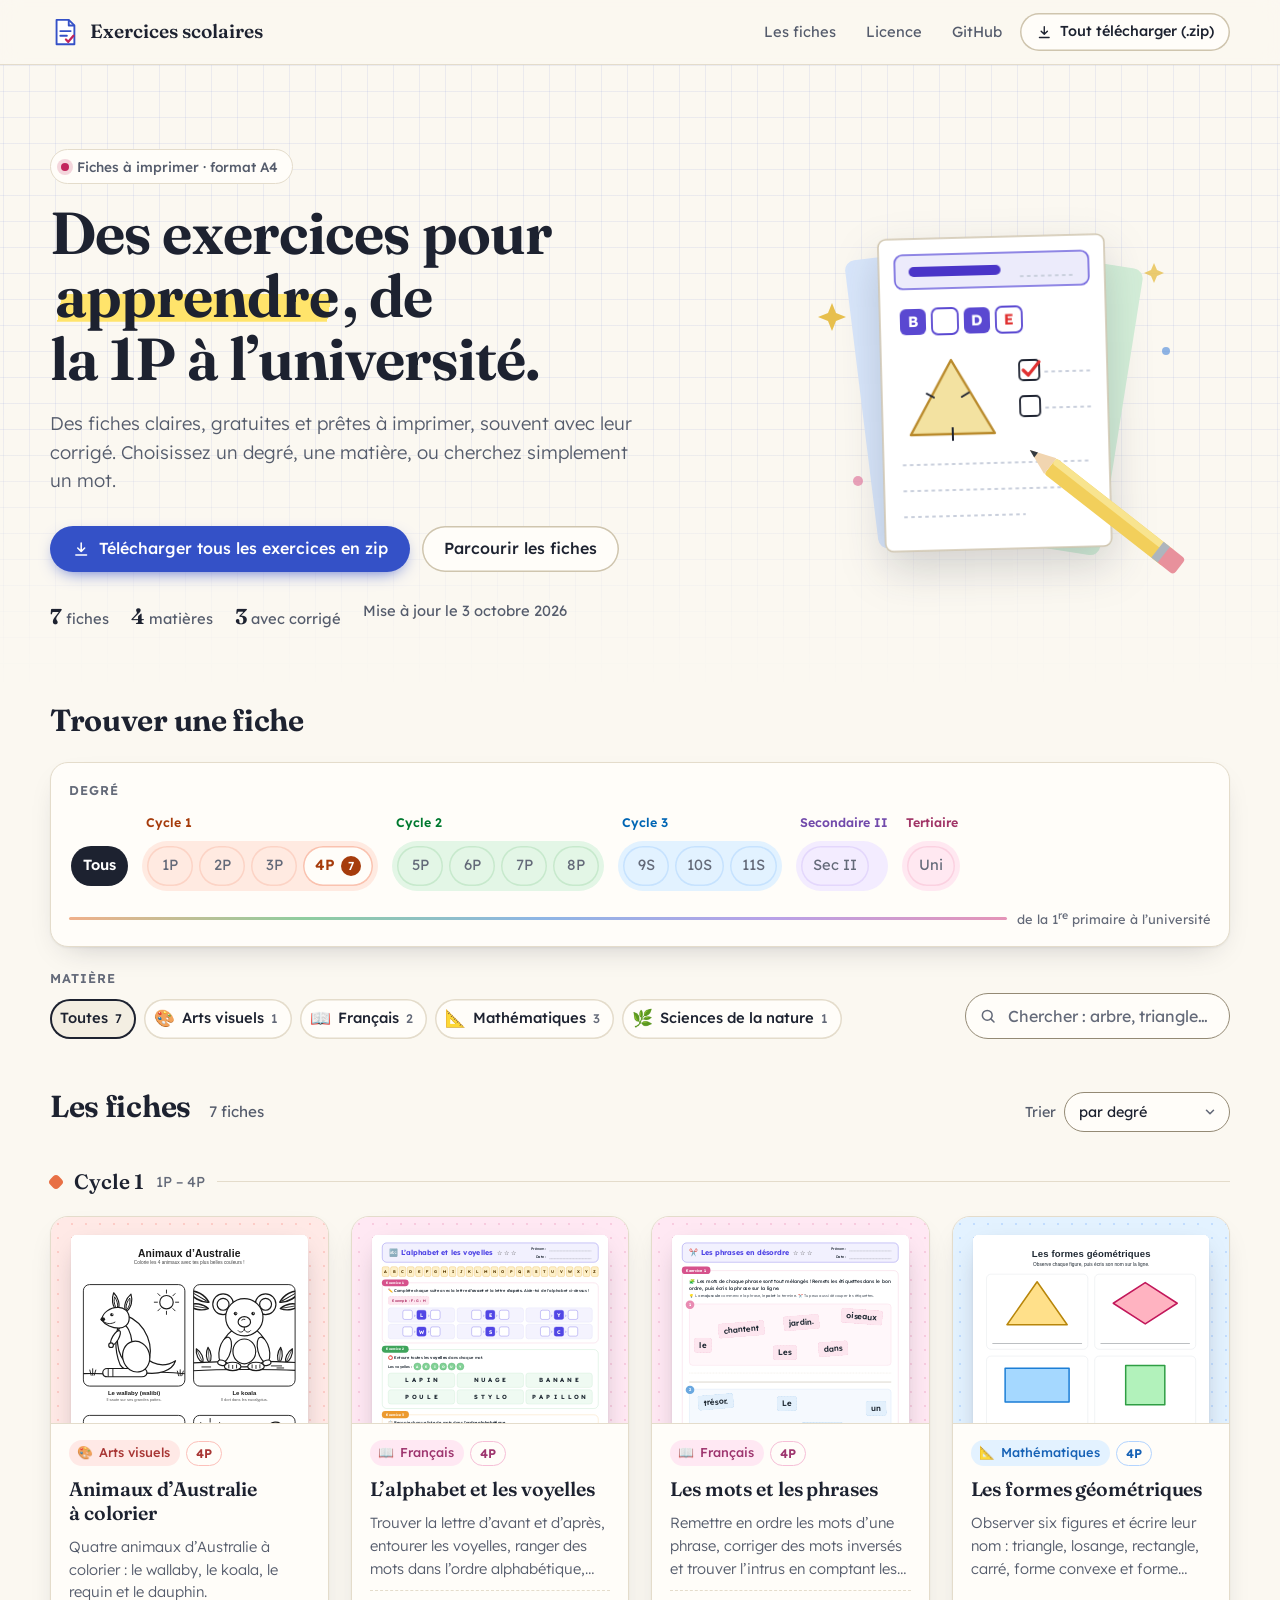
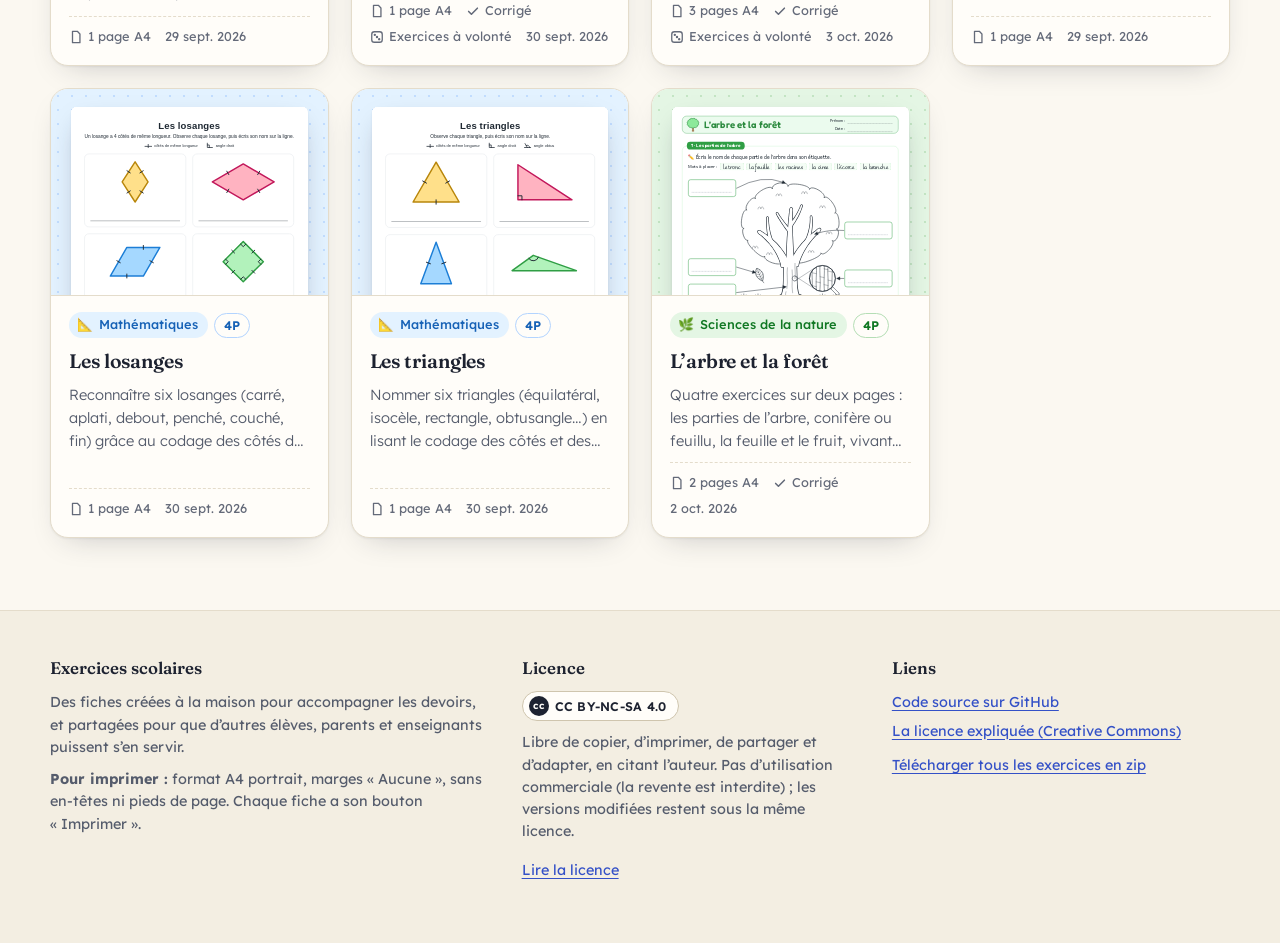
==== commit 7e2d0572: "Add input fields for student responses across multiple exercises - Implemented transparent input fie" ====
--- a/index.html
+++ b/index.html
@@ -1082,10 +1082,10 @@
     const cadre = li.querySelector("iframe");
     cadre.addEventListener("load", () => {
       try {
-        // Même origine (GitHub Pages) : on retire les boutons et la marge grise de la fiche
+        // Même origine (GitHub Pages) : on retire les boutons, les champs de saisie et la marge grise de la fiche
         const doc = cadre.contentDocument;
         const style = doc.createElement("style");
-        style.textContent = ".toolbar,.print-btn,.retour{display:none!important}html,body{background:#fff!important;overflow:hidden!important}.page{margin:0!important;box-shadow:none!important}";
+        style.textContent = ".toolbar,.print-btn,.retour,.saisie{display:none!important}html,body{background:#fff!important;overflow:hidden!important}.page{margin:0!important;box-shadow:none!important}";
         doc.head.append(style);
       } catch (e) { /* ouvert depuis le disque : aperçu tel quel */ }
       feuille.classList.add("chargee");
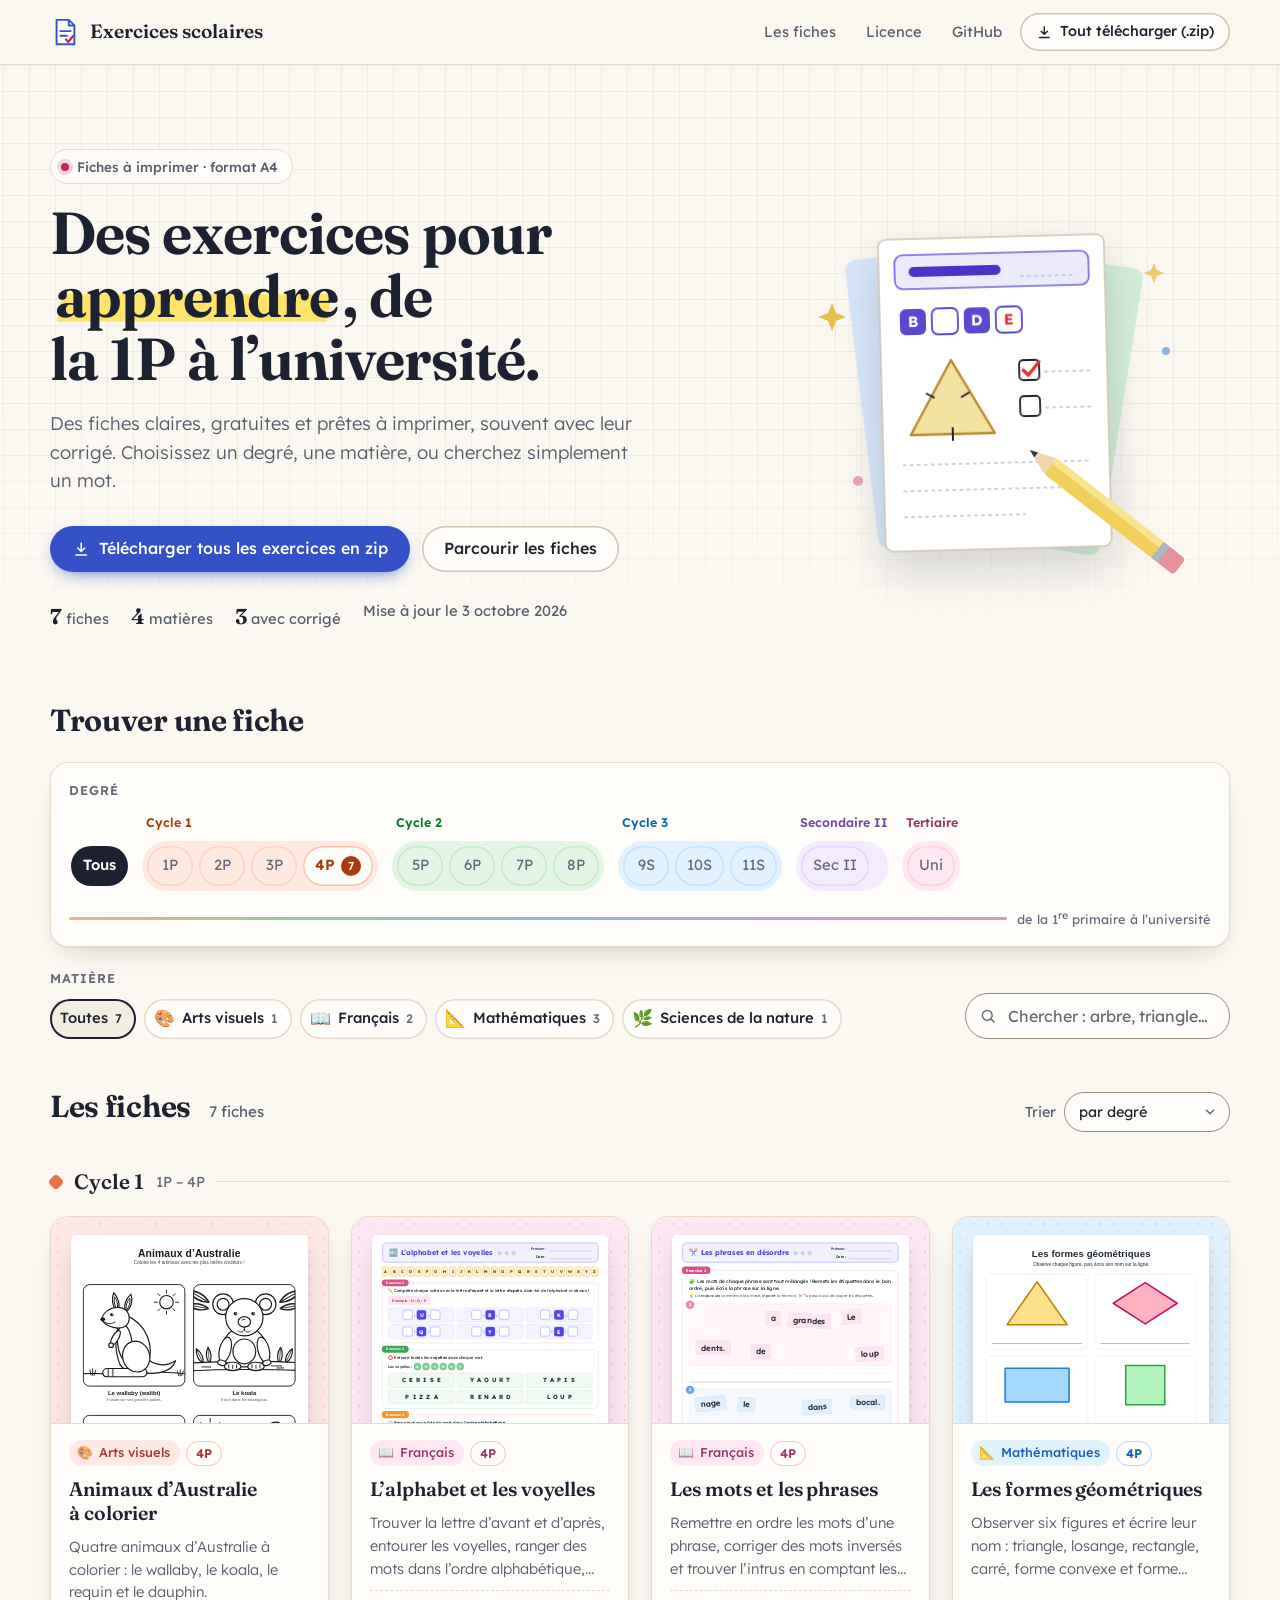
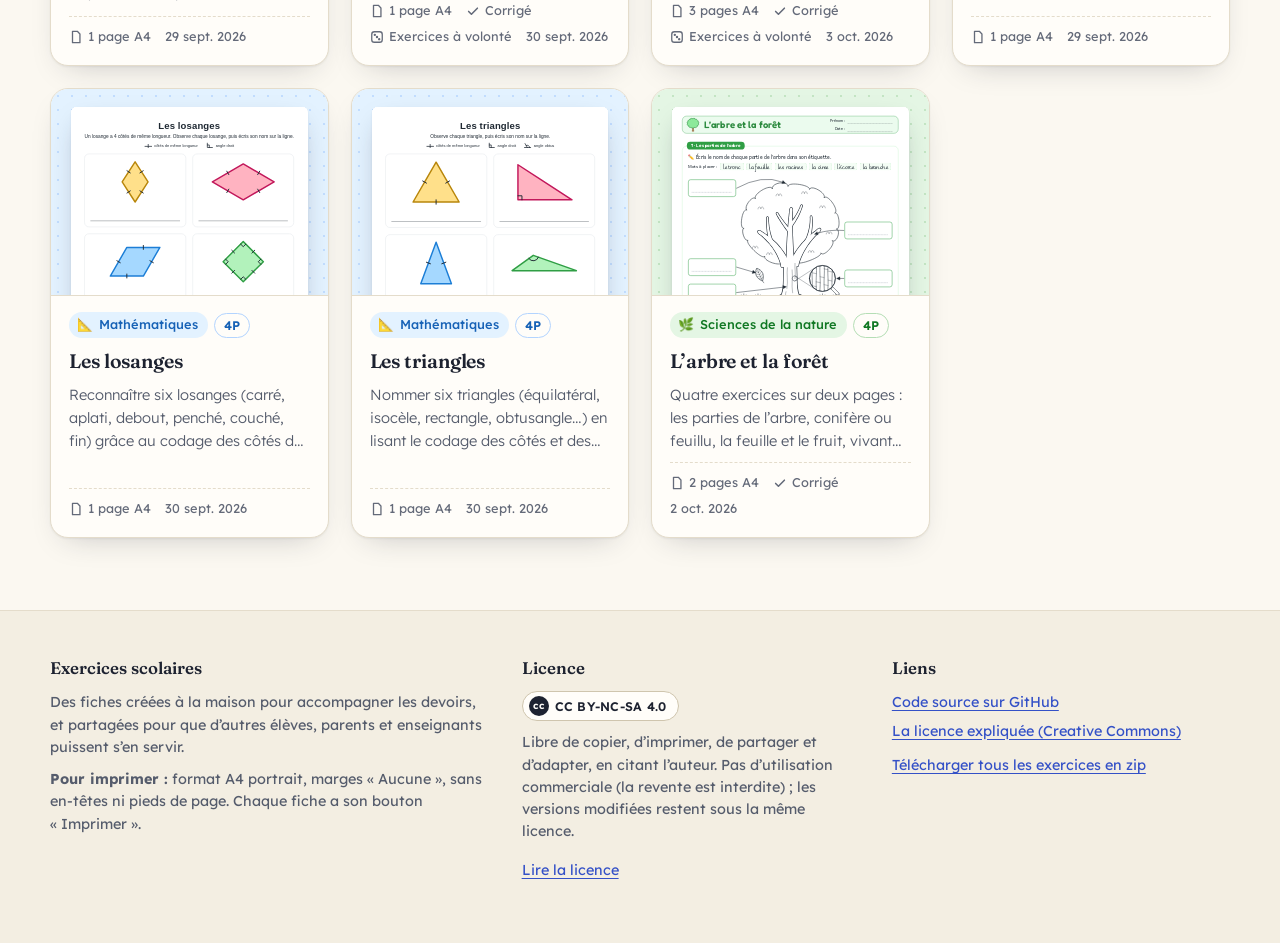
==== commit da4bcf05: "Passe le code des outils et des pages en anglais - Outils : outils/ devient tools/ (build_catalog.py" ====
--- a/index.html
+++ b/index.html
@@ -16,84 +16,84 @@
 <link rel="preconnect" href="https://fonts.gstatic.com" crossorigin>
 <link href="https://fonts.googleapis.com/css2?family=Fraunces:opsz,wght@9..144,500..700&family=Lexend:wght@300..600&display=swap" rel="stylesheet">
 <style>
-  /* ============ Couleurs et typographie ============ */
+  /* ============ Colors and typography ============ */
   :root {
     color-scheme: light dark;
-    --papier: #fbf8f1;
-    --papier-2: #f3eee2;
-    --carte: #fffdf9;
-    --feuille: #ffffff;
-    --encre: #1d2230;
-    --encre-2: #555c6c;
-    --encre-3: #646a79;
-    --trait: #e4dccb;
-    --trait-fort: #cfc5ae;
-    --quadrillage: rgba(52, 81, 199, .08);
-    --bleu: #3451c7;
-    --bleu-fonce: #253c9e;
-    --bleu-pale: #e7ebfc;
-    --rouge: #c2255c;
-    --surligneur: #ffe46b;
-    --entete: rgba(251, 248, 241, .88);
-    --bord-champ: #948a75;
-    --ombre: 0 1px 2px rgba(29, 34, 48, .06), 0 12px 32px -16px rgba(29, 34, 48, .28);
-    --ombre-forte: 0 2px 4px rgba(29, 34, 48, .06), 0 22px 44px -18px rgba(29, 34, 48, .38);
-    --rayon: 18px;
-    --titre: "Fraunces", "Iowan Old Style", Georgia, serif;
-    --texte: "Lexend", "Segoe UI", system-ui, -apple-system, sans-serif;
+    --paper: #fbf8f1;
+    --paper-2: #f3eee2;
+    --card: #fffdf9;
+    --sheet: #ffffff;
+    --ink: #1d2230;
+    --ink-2: #555c6c;
+    --ink-3: #646a79;
+    --line: #e4dccb;
+    --line-strong: #cfc5ae;
+    --grid-line: rgba(52, 81, 199, .08);
+    --blue: #3451c7;
+    --blue-dark: #253c9e;
+    --blue-pale: #e7ebfc;
+    --red: #c2255c;
+    --highlighter: #ffe46b;
+    --header-bg: rgba(251, 248, 241, .88);
+    --field-border: #948a75;
+    --shadow: 0 1px 2px rgba(29, 34, 48, .06), 0 12px 32px -16px rgba(29, 34, 48, .28);
+    --shadow-strong: 0 2px 4px rgba(29, 34, 48, .06), 0 22px 44px -18px rgba(29, 34, 48, .38);
+    --radius: 18px;
+    --font-display: "Fraunces", "Iowan Old Style", Georgia, serif;
+    --font-body: "Lexend", "Segoe UI", system-ui, -apple-system, sans-serif;
   }
   @media (prefers-color-scheme: dark) {
     :root {
-      --papier: #14161c;
-      --papier-2: #1b1e26;
-      --carte: #1c1f28;
-      --feuille: #f4f1ea;
-      --encre: #ece8df;
-      --encre-2: #b3b5bf;
-      --encre-3: #9a9daa;
-      --trait: #2d313d;
-      --trait-fort: #3d4250;
-      --quadrillage: rgba(142, 162, 255, .07);
-      --bleu: #8ea2ff;
-      --bleu-fonce: #b4c1ff;
-      --bleu-pale: #262c47;
-      --rouge: #f06595;
-      --surligneur: rgba(255, 212, 59, .38);
-      --entete: rgba(20, 22, 28, .86);
-      --bord-champ: #6b7080;
-      --ombre: 0 1px 2px rgba(0, 0, 0, .3), 0 12px 32px -16px rgba(0, 0, 0, .7);
-      --ombre-forte: 0 2px 4px rgba(0, 0, 0, .3), 0 22px 44px -18px rgba(0, 0, 0, .8);
+      --paper: #14161c;
+      --paper-2: #1b1e26;
+      --card: #1c1f28;
+      --sheet: #f4f1ea;
+      --ink: #ece8df;
+      --ink-2: #b3b5bf;
+      --ink-3: #9a9daa;
+      --line: #2d313d;
+      --line-strong: #3d4250;
+      --grid-line: rgba(142, 162, 255, .07);
+      --blue: #8ea2ff;
+      --blue-dark: #b4c1ff;
+      --blue-pale: #262c47;
+      --red: #f06595;
+      --highlighter: rgba(255, 212, 59, .38);
+      --header-bg: rgba(20, 22, 28, .86);
+      --field-border: #6b7080;
+      --shadow: 0 1px 2px rgba(0, 0, 0, .3), 0 12px 32px -16px rgba(0, 0, 0, .7);
+      --shadow-strong: 0 2px 4px rgba(0, 0, 0, .3), 0 22px 44px -18px rgba(0, 0, 0, .8);
     }
   }
 
-  /* Teintes par matière et par cycle : l'élément porte --h (0-360) */
+  /* Tints per subject and per cycle: the element sets --h (hue, 0-360) */
   .t {
-    --t-fond: hsl(var(--h) 70% 96%);
-    --t-trait: hsl(var(--h) 50% 82%);
-    --t-fort: hsl(var(--h) 60% 32%);
-    --t-vif: hsl(var(--h) 60% 48%);
+    --t-bg: hsl(var(--h) 70% 96%);
+    --t-line: hsl(var(--h) 50% 82%);
+    --t-strong: hsl(var(--h) 60% 32%);
+    --t-vivid: hsl(var(--h) 60% 48%);
   }
   @media (prefers-color-scheme: dark) {
     .t {
-      --t-fond: hsl(var(--h) 25% 22%);
-      --t-trait: hsl(var(--h) 22% 36%);
-      --t-fort: hsl(var(--h) 70% 85%);
-      --t-vif: hsl(var(--h) 55% 66%);
+      --t-bg: hsl(var(--h) 25% 22%);
+      --t-line: hsl(var(--h) 22% 36%);
+      --t-strong: hsl(var(--h) 70% 85%);
+      --t-vivid: hsl(var(--h) 55% 66%);
     }
   }
   @supports (color: oklch(0 0 0)) {
     .t {
-      --t-fond: oklch(.955 .03 var(--h));
-      --t-trait: oklch(.86 .07 var(--h));
-      --t-fort: oklch(.5 .15 var(--h));
-      --t-vif: oklch(.68 .16 var(--h));
+      --t-bg: oklch(.955 .03 var(--h));
+      --t-line: oklch(.86 .07 var(--h));
+      --t-strong: oklch(.5 .15 var(--h));
+      --t-vivid: oklch(.68 .16 var(--h));
     }
     @media (prefers-color-scheme: dark) {
       .t {
-        --t-fond: oklch(.3 .05 var(--h));
-        --t-trait: oklch(.43 .08 var(--h));
-        --t-fort: oklch(.86 .1 var(--h));
-        --t-vif: oklch(.72 .14 var(--h));
+        --t-bg: oklch(.3 .05 var(--h));
+        --t-line: oklch(.43 .08 var(--h));
+        --t-strong: oklch(.86 .1 var(--h));
+        --t-vivid: oklch(.72 .14 var(--h));
       }
     }
   }
@@ -103,34 +103,34 @@
   body {
     margin: 0;
     min-height: 100vh;
-    font-family: var(--texte);
+    font-family: var(--font-body);
     font-size: 1rem;
     font-weight: 400;
     line-height: 1.55;
-    color: var(--encre);
-    background: var(--papier);
+    color: var(--ink);
+    background: var(--paper);
     overflow-x: hidden;
   }
-  a { color: var(--bleu); text-underline-offset: .18em; }
-  a:hover { color: var(--bleu-fonce); }
+  a { color: var(--blue); text-underline-offset: .18em; }
+  a:hover { color: var(--blue-dark); }
   button, input, select { font: inherit; color: inherit; }
-  :focus-visible { outline: 3px solid var(--bleu); outline-offset: 2px; border-radius: 6px; }
+  :focus-visible { outline: 3px solid var(--blue); outline-offset: 2px; border-radius: 6px; }
   [hidden] { display: none !important; }
-  .visuellement-cache {
+  .visually-hidden {
     position: absolute !important; width: 1px; height: 1px; overflow: hidden;
     clip-path: inset(50%); white-space: nowrap;
   }
-  .conteneur { width: min(1180px, 100% - 32px); margin-inline: auto; }
-
-  .evitement {
+  .container { width: min(1180px, 100% - 32px); margin-inline: auto; }
+
+  .skip-link {
     position: absolute; top: 8px; left: 8px; z-index: 100;
-    padding: 10px 16px; color: #fff; background: var(--bleu); border-radius: 10px;
+    padding: 10px 16px; color: #fff; background: var(--blue); border-radius: 10px;
     transform: translateY(-160%);
   }
-  .evitement:focus { transform: none; color: #fff; }
-  @media (prefers-color-scheme: dark) { .evitement, .evitement:focus { color: var(--papier); } }
-
-  /* ============ Boutons ============ */
+  .skip-link:focus { transform: none; color: #fff; }
+  @media (prefers-color-scheme: dark) { .skip-link, .skip-link:focus { color: var(--paper); } }
+
+  /* ============ Buttons ============ */
   .btn {
     display: inline-flex; align-items: center; justify-content: center; gap: .55em;
     min-height: 46px; padding: 10px 22px;
@@ -139,458 +139,458 @@
     transition: background-color .15s, box-shadow .15s, transform .15s;
   }
   .btn svg { width: 1.15em; height: 1.15em; flex: none; }
-  .btn-primaire { color: #fff; background: var(--bleu); box-shadow: 0 6px 18px -8px var(--bleu); }
-  .btn-primaire:hover { color: #fff; background: var(--bleu-fonce); transform: translateY(-1px); }
-  .btn-secondaire { color: var(--encre); background: var(--carte); box-shadow: inset 0 0 0 1.5px var(--trait-fort); }
-  .btn-secondaire:hover { color: var(--encre); background: var(--papier-2); }
-  .btn-petit { min-height: 38px; padding: 7px 16px; font-size: .9rem; }
+  .btn-primary { color: #fff; background: var(--blue); box-shadow: 0 6px 18px -8px var(--blue); }
+  .btn-primary:hover { color: #fff; background: var(--blue-dark); transform: translateY(-1px); }
+  .btn-secondary { color: var(--ink); background: var(--card); box-shadow: inset 0 0 0 1.5px var(--line-strong); }
+  .btn-secondary:hover { color: var(--ink); background: var(--paper-2); }
+  .btn-small { min-height: 38px; padding: 7px 16px; font-size: .9rem; }
   @media (prefers-color-scheme: dark) {
-    .btn-primaire, .btn-primaire:hover { color: #10131c; }
-  }
-
-  /* ============ En-tête ============ */
-  .entete {
+    .btn-primary, .btn-primary:hover { color: #10131c; }
+  }
+
+  /* ============ Header ============ */
+  .site-header {
     position: sticky; top: 0; z-index: 20;
-    background: var(--entete);
+    background: var(--header-bg);
     -webkit-backdrop-filter: saturate(1.4) blur(10px);
     backdrop-filter: saturate(1.4) blur(10px);
-    border-bottom: 1px solid var(--trait);
-  }
-  .entete .conteneur { display: flex; align-items: center; gap: 16px; min-height: 64px; }
-  .marque {
+    border-bottom: 1px solid var(--line);
+  }
+  .site-header .container { display: flex; align-items: center; gap: 16px; min-height: 64px; }
+  .brand {
     display: inline-flex; align-items: center; gap: 10px;
-    font-family: var(--titre); font-size: 1.2rem; font-weight: 600;
-    color: var(--encre); text-decoration: none;
-  }
-  .marque:hover { color: var(--encre); }
-  .marque svg { width: 30px; height: 30px; flex: none; }
-  .entete nav { margin-left: auto; display: flex; align-items: center; gap: 6px; }
-  .entete nav a { padding: 8px 12px; font-size: .92rem; color: var(--encre-2); text-decoration: none; border-radius: 999px; }
-  .entete nav a:hover { color: var(--encre); background: var(--papier-2); }
-  .entete .btn-petit .court { display: none; }
+    font-family: var(--font-display); font-size: 1.2rem; font-weight: 600;
+    color: var(--ink); text-decoration: none;
+  }
+  .brand:hover { color: var(--ink); }
+  .brand svg { width: 30px; height: 30px; flex: none; }
+  .site-header nav { margin-left: auto; display: flex; align-items: center; gap: 6px; }
+  .site-header nav a { padding: 8px 12px; font-size: .92rem; color: var(--ink-2); text-decoration: none; border-radius: 999px; }
+  .site-header nav a:hover { color: var(--ink); background: var(--paper-2); }
+  .site-header .btn-small .short { display: none; }
   @media (max-width: 720px) {
-    .entete nav a { display: none; }
+    .site-header nav a { display: none; }
   }
   @media (max-width: 480px) {
-    .marque { font-size: 1.05rem; white-space: nowrap; }
-    .entete .btn-petit .long { display: none; }
-    .entete .btn-petit .court { display: inline; }
-  }
-
-  /* ============ Bandeau d'accueil ============ */
-  .accueil { position: relative; padding: clamp(36px, 7vw, 84px) 0 clamp(28px, 5vw, 56px); isolation: isolate; }
-  .accueil::before {
+    .brand { font-size: 1.05rem; white-space: nowrap; }
+    .site-header .btn-small .long { display: none; }
+    .site-header .btn-small .short { display: inline; }
+  }
+
+  /* ============ Hero banner ============ */
+  .hero { position: relative; padding: clamp(36px, 7vw, 84px) 0 clamp(28px, 5vw, 56px); isolation: isolate; }
+  .hero::before {
     content: ""; position: absolute; inset: 0; z-index: -1;
     background-image:
-      linear-gradient(var(--quadrillage) 1px, transparent 1px),
-      linear-gradient(90deg, var(--quadrillage) 1px, transparent 1px);
+      linear-gradient(var(--grid-line) 1px, transparent 1px),
+      linear-gradient(90deg, var(--grid-line) 1px, transparent 1px);
     background-size: 26px 26px;
     background-position: center top;
     -webkit-mask-image: linear-gradient(#000 55%, transparent);
     mask-image: linear-gradient(#000 55%, transparent);
   }
-  .accueil .conteneur { display: grid; grid-template-columns: minmax(0, 1.25fr) minmax(0, 1fr); align-items: center; gap: clamp(24px, 5vw, 64px); }
-  .surtitre {
+  .hero .container { display: grid; grid-template-columns: minmax(0, 1.25fr) minmax(0, 1fr); align-items: center; gap: clamp(24px, 5vw, 64px); }
+  .eyebrow {
     display: inline-flex; align-items: center; gap: 8px; margin: 0 0 18px;
-    padding: 6px 14px 6px 10px; font-size: .85rem; font-weight: 500; color: var(--encre-2);
-    background: var(--carte); border: 1px solid var(--trait); border-radius: 999px;
-  }
-  .surtitre::before { content: ""; width: 8px; height: 8px; border-radius: 50%; background: var(--rouge); box-shadow: 0 0 0 4px color-mix(in srgb, var(--rouge) 18%, transparent); }
-  .accueil h1 {
-    margin: 0; font-family: var(--titre); font-weight: 650;
+    padding: 6px 14px 6px 10px; font-size: .85rem; font-weight: 500; color: var(--ink-2);
+    background: var(--card); border: 1px solid var(--line); border-radius: 999px;
+  }
+  .eyebrow::before { content: ""; width: 8px; height: 8px; border-radius: 50%; background: var(--red); box-shadow: 0 0 0 4px color-mix(in srgb, var(--red) 18%, transparent); }
+  .hero h1 {
+    margin: 0; font-family: var(--font-display); font-weight: 650;
     font-size: clamp(2.15rem, 5.2vw, 3.7rem); line-height: 1.06; letter-spacing: -.015em;
     text-wrap: balance;
   }
-  .surligne {
+  .highlight {
     padding: 0 .08em;
-    background: linear-gradient(100deg, transparent .2em, var(--surligneur) .2em, var(--surligneur) calc(100% - .25em), transparent calc(100% - .25em)) 0 78% / 100% 38% no-repeat;
+    background: linear-gradient(100deg, transparent .2em, var(--highlighter) .2em, var(--highlighter) calc(100% - .25em), transparent calc(100% - .25em)) 0 78% / 100% 38% no-repeat;
     -webkit-box-decoration-break: clone; box-decoration-break: clone;
   }
-  .accroche { max-width: 36em; margin: 20px 0 0; font-size: clamp(1.02rem, 1.6vw, 1.15rem); font-weight: 300; color: var(--encre-2); text-wrap: pretty; }
+  .lead { max-width: 36em; margin: 20px 0 0; font-size: clamp(1.02rem, 1.6vw, 1.15rem); font-weight: 300; color: var(--ink-2); text-wrap: pretty; }
   .actions { display: flex; flex-wrap: wrap; gap: 12px; margin-top: 30px; }
-  .chiffres { display: flex; flex-wrap: wrap; gap: 6px 22px; margin: 28px 0 0; padding: 0; list-style: none; font-size: .92rem; color: var(--encre-2); }
-  .chiffres b { font-family: var(--titre); font-size: 1.35rem; font-weight: 650; color: var(--encre); }
+  .stats { display: flex; flex-wrap: wrap; gap: 6px 22px; margin: 28px 0 0; padding: 0; list-style: none; font-size: .92rem; color: var(--ink-2); }
+  .stats b { font-family: var(--font-display); font-size: 1.35rem; font-weight: 650; color: var(--ink); }
   .illustration { width: 100%; max-width: 440px; justify-self: center; overflow: visible; }
-  .illustration .f-fond-1 { fill: #d3eed8; }
-  .illustration .f-fond-2 { fill: #d8e6fb; }
-  .illustration .f-avant { fill: var(--feuille); }
-  .illustration .f-bord { fill: none; stroke: var(--trait-fort); stroke-width: 1.5; }
-  .illustration .encre { fill: #1d2230; }
-  .illustration .ligne { stroke: #c9cfdc; stroke-width: 2; stroke-linecap: round; stroke-dasharray: 2 5; }
-  .illustration .bandeau { fill: #ecebfb; stroke: #6f63dd; stroke-width: 1.6; }
-  .illustration .titre-feuille { fill: #4a35c8; }
-  .illustration .case { fill: #fff; stroke: #5a48d1; stroke-width: 1.8; }
-  .illustration .case-pleine { fill: #5a48d1; }
-  .illustration .lettre { font: 700 15px var(--texte); fill: #1d2230; }
-  .illustration .lettre-blanche { font: 700 15px var(--texte); fill: #fff; }
+  .illustration .sheet-back-1 { fill: #d3eed8; }
+  .illustration .sheet-back-2 { fill: #d8e6fb; }
+  .illustration .sheet-front { fill: var(--sheet); }
+  .illustration .sheet-outline { fill: none; stroke: var(--line-strong); stroke-width: 1.5; }
+  .illustration .ink { fill: #1d2230; }
+  .illustration .dotted-line { stroke: #c9cfdc; stroke-width: 2; stroke-linecap: round; stroke-dasharray: 2 5; }
+  .illustration .banner { fill: #ecebfb; stroke: #6f63dd; stroke-width: 1.6; }
+  .illustration .sheet-title { fill: #4a35c8; }
+  .illustration .box { fill: #fff; stroke: #5a48d1; stroke-width: 1.8; }
+  .illustration .box-filled { fill: #5a48d1; }
+  .illustration .letter { font: 700 15px var(--font-body); fill: #1d2230; }
+  .illustration .letter-white { font: 700 15px var(--font-body); fill: #fff; }
   .illustration .triangle { fill: #f3e2a1; stroke: #b98a2c; stroke-width: 2.4; stroke-linejoin: round; }
-  .illustration .marque-trait { stroke: #1d2230; stroke-width: 2; stroke-linecap: round; }
-  .illustration .coche { fill: none; stroke: #e03131; stroke-width: 3.2; stroke-linecap: round; stroke-linejoin: round; }
-  .illustration .ombre-feuille { filter: drop-shadow(0 18px 22px rgba(29, 34, 48, .18)); }
+  .illustration .tick-marks { stroke: #1d2230; stroke-width: 2; stroke-linecap: round; }
+  .illustration .checkmark { fill: none; stroke: #e03131; stroke-width: 3.2; stroke-linecap: round; stroke-linejoin: round; }
+  .illustration .sheet-shadow { filter: drop-shadow(0 18px 22px rgba(29, 34, 48, .18)); }
   @media (prefers-color-scheme: dark) {
-    .illustration .f-fond-1 { fill: #2f5a3c; }
-    .illustration .f-fond-2 { fill: #2c4467; }
-    .illustration .ombre-feuille { filter: drop-shadow(0 18px 22px rgba(0, 0, 0, .5)); }
+    .illustration .sheet-back-1 { fill: #2f5a3c; }
+    .illustration .sheet-back-2 { fill: #2c4467; }
+    .illustration .sheet-shadow { filter: drop-shadow(0 18px 22px rgba(0, 0, 0, .5)); }
   }
   @media (max-width: 860px) {
-    .accueil .conteneur { grid-template-columns: minmax(0, 1fr); }
+    .hero .container { grid-template-columns: minmax(0, 1fr); }
     .illustration { display: none; }
   }
   @media (max-width: 480px) {
     .actions .btn { width: 100%; white-space: normal; text-align: center; }
   }
 
-  /* ============ Filtres ============ */
-  .filtres { padding: 8px 0 4px; }
-  .filtres h2, .fiches-entete h2 {
-    margin: 0; font-family: var(--titre); font-weight: 650; font-size: clamp(1.45rem, 2.6vw, 1.9rem); letter-spacing: -.01em;
-  }
-  .etiquette-filtre { display: block; margin: 0 0 10px; font-size: .8rem; font-weight: 600; letter-spacing: .08em; text-transform: uppercase; color: var(--encre-3); }
-
-  /* Frise des degrés, de la 1P à l'université */
-  .frise-cadre {
+  /* ============ Filters ============ */
+  .filters { padding: 8px 0 4px; }
+  .filters h2, .worksheets-header h2 {
+    margin: 0; font-family: var(--font-display); font-weight: 650; font-size: clamp(1.45rem, 2.6vw, 1.9rem); letter-spacing: -.01em;
+  }
+  .filter-label { display: block; margin: 0 0 10px; font-size: .8rem; font-weight: 600; letter-spacing: .08em; text-transform: uppercase; color: var(--ink-3); }
+
+  /* Level timeline, from 1P to university */
+  .timeline-frame {
     position: relative; margin-top: 18px; padding: 18px 18px 16px;
-    background: var(--carte); border: 1px solid var(--trait); border-radius: var(--rayon); box-shadow: var(--ombre);
-  }
-  .frise {
+    background: var(--card); border: 1px solid var(--line); border-radius: var(--radius); box-shadow: var(--shadow);
+  }
+  .timeline {
     display: flex; align-items: flex-end; gap: 14px;
     overflow-x: auto; overscroll-behavior-x: contain; scrollbar-width: thin;
     padding: 2px 2px 6px;
   }
   .cycle { flex: none; display: flex; flex-direction: column; gap: 8px; }
-  .cycle-nom { padding-left: 4px; font-size: .78rem; font-weight: 600; color: var(--t-fort); white-space: nowrap; }
-  .cycle-nom small { font-weight: 400; color: var(--encre-3); }
-  .cycle-degres { position: relative; display: flex; gap: 6px; padding: 5px; background: var(--t-fond); border-radius: 999px; }
-  .degre {
+  .cycle-name { padding-left: 4px; font-size: .78rem; font-weight: 600; color: var(--t-strong); white-space: nowrap; }
+  .cycle-name small { font-weight: 400; color: var(--ink-3); }
+  .cycle-levels { position: relative; display: flex; gap: 6px; padding: 5px; background: var(--t-bg); border-radius: 999px; }
+  .level {
     position: relative; flex: none;
     min-width: 46px; height: 40px; padding: 0 12px;
     display: inline-flex; align-items: center; justify-content: center; gap: 6px;
-    font-size: .92rem; font-weight: 600; color: var(--t-fort, var(--encre));
-    background: var(--carte); border: 0; border-radius: 999px; cursor: pointer;
-    box-shadow: inset 0 0 0 1.5px var(--t-trait, var(--trait-fort));
+    font-size: .92rem; font-weight: 600; color: var(--t-strong, var(--ink));
+    background: var(--card); border: 0; border-radius: 999px; cursor: pointer;
+    box-shadow: inset 0 0 0 1.5px var(--t-line, var(--line-strong));
     transition: background-color .15s, color .15s, transform .15s;
   }
-  .degre:hover { transform: translateY(-1px); }
-  .degre.vide { color: var(--encre-3); font-weight: 400; background: transparent; box-shadow: inset 0 0 0 1.5px color-mix(in srgb, var(--t-trait, var(--trait)) 55%, transparent); }
-  .degre[aria-pressed="true"] { color: #fff; background: var(--t-fort, var(--bleu)); box-shadow: none; }
-  .degre .compte {
+  .level:hover { transform: translateY(-1px); }
+  .level.empty { color: var(--ink-3); font-weight: 400; background: transparent; box-shadow: inset 0 0 0 1.5px color-mix(in srgb, var(--t-line, var(--line)) 55%, transparent); }
+  .level[aria-pressed="true"] { color: #fff; background: var(--t-strong, var(--blue)); box-shadow: none; }
+  .level .count {
     min-width: 20px; height: 20px; padding: 0 6px;
     display: inline-flex; align-items: center; justify-content: center;
-    font-size: .72rem; font-weight: 600; color: #fff; background: var(--t-fort, var(--bleu)); border-radius: 999px;
-  }
-  .degre[aria-pressed="true"] .compte { color: var(--t-fort); background: #fff; }
-  .degre-tous { --t-fort: var(--encre); --t-trait: var(--trait-fort); --t-vif: var(--encre); align-self: flex-end; margin-bottom: 5px; }
+    font-size: .72rem; font-weight: 600; color: #fff; background: var(--t-strong, var(--blue)); border-radius: 999px;
+  }
+  .level[aria-pressed="true"] .count { color: var(--t-strong); background: #fff; }
+  .level-all { --t-strong: var(--ink); --t-line: var(--line-strong); --t-vivid: var(--ink); align-self: flex-end; margin-bottom: 5px; }
   @media (prefers-color-scheme: dark) {
-    .degre[aria-pressed="true"] { color: #10131c; background: var(--t-vif, var(--bleu)); }
-    .degre-tous[aria-pressed="true"] { color: var(--papier); }
-    .degre .compte { color: #10131c; background: var(--t-vif, var(--bleu)); }
-    .degre[aria-pressed="true"] .compte { color: #10131c; background: #fff; }
-  }
-  .frise-fleche { margin: 10px 0 0; display: flex; align-items: center; gap: 10px; font-size: .8rem; color: var(--encre-3); }
-  .frise-fleche::before {
+    .level[aria-pressed="true"] { color: #10131c; background: var(--t-vivid, var(--blue)); }
+    .level-all[aria-pressed="true"] { color: var(--paper); }
+    .level .count { color: #10131c; background: var(--t-vivid, var(--blue)); }
+    .level[aria-pressed="true"] .count { color: #10131c; background: #fff; }
+  }
+  .timeline-arrow { margin: 10px 0 0; display: flex; align-items: center; gap: 10px; font-size: .8rem; color: var(--ink-3); }
+  .timeline-arrow::before {
     content: ""; flex: 1; height: 3px; border-radius: 3px;
     background: linear-gradient(90deg, #ea8f5b, #5fb878, #5d97dc, #9a7ae0, #d9679b);
     opacity: .7;
   }
 
-  /* Matières et recherche */
-  .barre { display: grid; grid-template-columns: minmax(0, 1fr) auto; gap: 18px 24px; align-items: end; margin-top: 22px; }
-  .matieres { display: flex; flex-wrap: wrap; gap: 8px; }
-  .matiere-btn {
+  /* Subjects and search */
+  .filter-bar { display: grid; grid-template-columns: minmax(0, 1fr) auto; gap: 18px 24px; align-items: end; margin-top: 22px; }
+  .subjects { display: flex; flex-wrap: wrap; gap: 8px; }
+  .subject-btn {
     display: inline-flex; align-items: center; gap: 7px;
     min-height: 40px; padding: 6px 14px 6px 10px;
-    font-size: .92rem; font-weight: 500; color: var(--encre);
-    background: var(--carte); border: 0; border-radius: 999px; cursor: pointer;
-    box-shadow: inset 0 0 0 1.5px var(--trait);
+    font-size: .92rem; font-weight: 500; color: var(--ink);
+    background: var(--card); border: 0; border-radius: 999px; cursor: pointer;
+    box-shadow: inset 0 0 0 1.5px var(--line);
     transition: background-color .15s, box-shadow .15s;
   }
-  .matiere-btn:hover { box-shadow: inset 0 0 0 1.5px var(--t-trait, var(--trait-fort)); }
-  .matiere-btn .emoji { font-size: 1.05rem; line-height: 1; }
-  .matiere-btn .compte { font-size: .78rem; color: var(--encre-3); }
-  .matiere-btn[aria-pressed="true"] { color: var(--t-fort, var(--encre)); background: var(--t-fond, var(--papier-2)); box-shadow: inset 0 0 0 2px var(--t-fort, var(--encre)); }
-  .matiere-btn[aria-pressed="true"] .compte { color: inherit; }
-  .recherche { position: relative; width: min(340px, 100%); }
-  .recherche svg { position: absolute; left: 14px; top: 50%; width: 18px; height: 18px; transform: translateY(-50%); color: var(--encre-3); pointer-events: none; }
-  .recherche input {
+  .subject-btn:hover { box-shadow: inset 0 0 0 1.5px var(--t-line, var(--line-strong)); }
+  .subject-btn .emoji { font-size: 1.05rem; line-height: 1; }
+  .subject-btn .count { font-size: .78rem; color: var(--ink-3); }
+  .subject-btn[aria-pressed="true"] { color: var(--t-strong, var(--ink)); background: var(--t-bg, var(--paper-2)); box-shadow: inset 0 0 0 2px var(--t-strong, var(--ink)); }
+  .subject-btn[aria-pressed="true"] .count { color: inherit; }
+  .search { position: relative; width: min(340px, 100%); }
+  .search svg { position: absolute; left: 14px; top: 50%; width: 18px; height: 18px; transform: translateY(-50%); color: var(--ink-3); pointer-events: none; }
+  .search input {
     width: 100%; height: 46px; padding: 0 16px 0 42px;
-    background: var(--carte); border: 1.5px solid var(--bord-champ); border-radius: 999px;
+    background: var(--card); border: 1.5px solid var(--field-border); border-radius: 999px;
     transition: border-color .15s, box-shadow .15s;
   }
-  .recherche input::placeholder { color: var(--encre-3); }
-  .recherche input:focus { outline: none; border-color: var(--bleu); box-shadow: 0 0 0 4px color-mix(in srgb, var(--bleu) 18%, transparent); }
-  .recherche input::-webkit-search-cancel-button { display: none; }
+  .search input::placeholder { color: var(--ink-3); }
+  .search input:focus { outline: none; border-color: var(--blue); box-shadow: 0 0 0 4px color-mix(in srgb, var(--blue) 18%, transparent); }
+  .search input::-webkit-search-cancel-button { display: none; }
   @media (max-width: 760px) {
-    .barre { grid-template-columns: 1fr; }
-    .recherche { width: 100%; order: -1; }
-  }
-
-  /* ============ Liste des fiches ============ */
-  .fiches { padding: 40px 0 72px; }
-  .fiches:focus { outline: none; }
-  .fiches-entete { display: flex; flex-wrap: wrap; align-items: baseline; gap: 10px 18px; margin-bottom: 8px; }
-  .resultat { margin: 0; font-size: .95rem; color: var(--encre-2); }
-  .fiches-entete .outils { margin-left: auto; display: flex; flex-wrap: wrap; align-items: center; gap: 10px; }
-  .lien-bouton {
-    padding: 6px 4px; font-size: .9rem; color: var(--bleu);
+    .filter-bar { grid-template-columns: 1fr; }
+    .search { width: 100%; order: -1; }
+  }
+
+  /* ============ Worksheet list ============ */
+  .worksheets { padding: 40px 0 72px; }
+  .worksheets:focus { outline: none; }
+  .worksheets-header { display: flex; flex-wrap: wrap; align-items: baseline; gap: 10px 18px; margin-bottom: 8px; }
+  .results-count { margin: 0; font-size: .95rem; color: var(--ink-2); }
+  .worksheets-header .list-tools { margin-left: auto; display: flex; flex-wrap: wrap; align-items: center; gap: 10px; }
+  .link-button {
+    padding: 6px 4px; font-size: .9rem; color: var(--blue);
     background: none; border: 0; cursor: pointer; text-decoration: underline; text-underline-offset: .18em;
   }
-  .tri { display: inline-flex; align-items: center; gap: 8px; font-size: .9rem; color: var(--encre-2); }
-  .tri select {
-    height: 40px; padding: 0 34px 0 14px; color: var(--encre);
-    background: var(--carte) url("data:image/svg+xml,%3Csvg xmlns='http://www.w3.org/2000/svg' viewBox='0 0 16 16'%3E%3Cpath d='M4 6l4 4 4-4' fill='none' stroke='%23646a79' stroke-width='1.8' stroke-linecap='round' stroke-linejoin='round'/%3E%3C/svg%3E") no-repeat right 12px center / 14px;
-    border: 1.5px solid var(--bord-champ); border-radius: 999px;
+  .sort { display: inline-flex; align-items: center; gap: 8px; font-size: .9rem; color: var(--ink-2); }
+  .sort select {
+    height: 40px; padding: 0 34px 0 14px; color: var(--ink);
+    background: var(--card) url("data:image/svg+xml,%3Csvg xmlns='http://www.w3.org/2000/svg' viewBox='0 0 16 16'%3E%3Cpath d='M4 6l4 4 4-4' fill='none' stroke='%23646a79' stroke-width='1.8' stroke-linecap='round' stroke-linejoin='round'/%3E%3C/svg%3E") no-repeat right 12px center / 14px;
+    border: 1.5px solid var(--field-border); border-radius: 999px;
     -webkit-appearance: none; appearance: none; cursor: pointer;
   }
 
-  .groupe { margin-top: 34px; }
-  .groupe-titre {
+  .group { margin-top: 34px; }
+  .group-title {
     display: flex; align-items: center; gap: 12px; margin: 0 0 18px;
-    font-family: var(--titre); font-size: 1.3rem; font-weight: 600;
-  }
-  .groupe-titre::before { content: ""; width: 12px; height: 12px; border-radius: 4px; background: var(--t-vif); transform: rotate(45deg); flex: none; }
-  .groupe-titre small { font-family: var(--texte); font-size: .9rem; font-weight: 400; color: var(--encre-3); }
-  .groupe-titre::after { content: ""; flex: 1; height: 1px; background: var(--trait); }
-
-  .grille { display: grid; grid-template-columns: repeat(auto-fill, minmax(min(100%, 268px), 1fr)); gap: 22px; margin: 0; padding: 0; list-style: none; }
-  .fiche {
+    font-family: var(--font-display); font-size: 1.3rem; font-weight: 600;
+  }
+  .group-title::before { content: ""; width: 12px; height: 12px; border-radius: 4px; background: var(--t-vivid); transform: rotate(45deg); flex: none; }
+  .group-title small { font-family: var(--font-body); font-size: .9rem; font-weight: 400; color: var(--ink-3); }
+  .group-title::after { content: ""; flex: 1; height: 1px; background: var(--line); }
+
+  .grid { display: grid; grid-template-columns: repeat(auto-fill, minmax(min(100%, 268px), 1fr)); gap: 22px; margin: 0; padding: 0; list-style: none; }
+  .card {
     position: relative; height: 100%;
     display: flex; flex-direction: column;
-    background: var(--carte); border: 1px solid var(--trait); border-radius: var(--rayon);
-    box-shadow: var(--ombre); overflow: hidden;
+    background: var(--card); border: 1px solid var(--line); border-radius: var(--radius);
+    box-shadow: var(--shadow); overflow: hidden;
     transition: transform .2s, box-shadow .2s, border-color .2s;
   }
-  .fiche:hover { transform: translateY(-3px); box-shadow: var(--ombre-forte); border-color: var(--t-trait); }
+  .card:hover { transform: translateY(-3px); box-shadow: var(--shadow-strong); border-color: var(--t-line); }
   @supports selector(:has(a)) {
-    .fiche:has(.fiche-lien:focus-visible) { outline: 3px solid var(--bleu); outline-offset: 3px; }
-    .fiche-lien:focus-visible { outline: none; }
-  }
-
-  /* Aperçu : la feuille A4 dépasse d'une pochette teintée */
-  .apercu {
+    .card:has(.card-link:focus-visible) { outline: 3px solid var(--blue); outline-offset: 3px; }
+    .card-link:focus-visible { outline: none; }
+  }
+
+  /* Preview: the A4 sheet sticks out of a tinted sleeve */
+  .preview {
     position: relative; aspect-ratio: 4 / 3; padding: 18px 20px 0; overflow: hidden;
-    background-color: var(--t-fond);
-    background-image: radial-gradient(color-mix(in srgb, var(--t-trait) 70%, transparent) 1.2px, transparent 1.3px);
+    background-color: var(--t-bg);
+    background-image: radial-gradient(color-mix(in srgb, var(--t-line) 70%, transparent) 1.2px, transparent 1.3px);
     background-size: 14px 14px;
-    border-bottom: 1px solid var(--trait);
-  }
-  .feuille {
+    border-bottom: 1px solid var(--line);
+  }
+  .sheet {
     position: relative; height: calc(100% + 40px); overflow: hidden;
     background: #fff; border-radius: 6px 6px 0 0;
     box-shadow: 0 1px 2px rgba(29, 34, 48, .08), 0 10px 26px -10px rgba(29, 34, 48, .35);
     transition: transform .25s;
   }
-  .fiche:hover .feuille { transform: translateY(-6px) rotate(-.6deg); }
-  .feuille iframe {
+  .card:hover .sheet { transform: translateY(-6px) rotate(-.6deg); }
+  .sheet iframe {
     position: absolute; top: 0; left: 0;
-    width: 794px; height: calc(100% / var(--echelle, .3));
+    width: 794px; height: calc(100% / var(--scale, .3));
     border: 0; background: #fff;
-    transform: scale(var(--echelle, .3)); transform-origin: 0 0;
+    transform: scale(var(--scale, .3)); transform-origin: 0 0;
     pointer-events: none; opacity: 0; transition: opacity .35s;
   }
-  .feuille.chargee iframe { opacity: 1; }
-  .feuille-attente {
+  .sheet.loaded iframe { opacity: 1; }
+  .sheet-placeholder {
     position: absolute; inset: 0; display: grid; place-items: center;
     background:
       repeating-linear-gradient(#fff 0 26px, #eef0f4 26px 27px) 0 70px / 100% calc(100% - 70px) no-repeat,
-      linear-gradient(var(--t-fond), var(--t-fond)) 18px 18px / calc(100% - 36px) 36px no-repeat;
+      linear-gradient(var(--t-bg), var(--t-bg)) 18px 18px / calc(100% - 36px) 36px no-repeat;
     transition: opacity .35s;
   }
-  .feuille-attente span { font-size: 2.6rem; filter: saturate(.85); transform: translateY(10px); }
-  .feuille.chargee .feuille-attente { opacity: 0; }
-  .ruban {
+  .sheet-placeholder span { font-size: 2.6rem; filter: saturate(.85); transform: translateY(10px); }
+  .sheet.loaded .sheet-placeholder { opacity: 0; }
+  .ribbon {
     position: absolute; top: 12px; right: 12px; z-index: 2;
     padding: 4px 10px; font-size: .74rem; font-weight: 600; letter-spacing: .02em;
-    color: #fff; background: var(--rouge); border-radius: 999px;
-    box-shadow: 0 4px 10px -4px var(--rouge);
-  }
-  @media (prefers-color-scheme: dark) { .ruban { color: #10131c; } }
-
-  .corps { flex: 1; display: flex; flex-direction: column; gap: 10px; padding: 16px 18px 18px; }
-  .etiquettes { display: flex; flex-wrap: wrap; align-items: center; gap: 6px; }
-  .pastille-matiere {
+    color: #fff; background: var(--red); border-radius: 999px;
+    box-shadow: 0 4px 10px -4px var(--red);
+  }
+  @media (prefers-color-scheme: dark) { .ribbon { color: #10131c; } }
+
+  .card-body { flex: 1; display: flex; flex-direction: column; gap: 10px; padding: 16px 18px 18px; }
+  .tags { display: flex; flex-wrap: wrap; align-items: center; gap: 6px; }
+  .subject-pill {
     display: inline-flex; align-items: center; gap: 6px;
     padding: 3px 10px 3px 8px; font-size: .8rem; font-weight: 500;
-    color: var(--t-fort); background: var(--t-fond); border-radius: 999px;
-  }
-  .pastille-niveau {
+    color: var(--t-strong); background: var(--t-bg); border-radius: 999px;
+  }
+  .level-pill {
     padding: 2px 9px; font-size: .78rem; font-weight: 600;
-    color: var(--t-fort); border: 1.5px solid var(--t-trait); border-radius: 999px;
-  }
-  .fiche h3, .fiche h4 { margin: 2px 0 0; font-family: var(--titre); font-size: 1.22rem; font-weight: 600; line-height: 1.22; letter-spacing: -.005em; text-wrap: balance; }
-  .fiche-lien { color: var(--encre); text-decoration: none; }
-  .fiche-lien::after { content: ""; position: absolute; inset: 0; z-index: 3; border-radius: var(--rayon); }
-  .fiche-lien:hover { color: var(--encre); }
-  .fiche .description {
-    margin: 0; font-size: .92rem; font-weight: 300; color: var(--encre-2);
+    color: var(--t-strong); border: 1.5px solid var(--t-line); border-radius: 999px;
+  }
+  .card h3, .card h4 { margin: 2px 0 0; font-family: var(--font-display); font-size: 1.22rem; font-weight: 600; line-height: 1.22; letter-spacing: -.005em; text-wrap: balance; }
+  .card-link { color: var(--ink); text-decoration: none; }
+  .card-link::after { content: ""; position: absolute; inset: 0; z-index: 3; border-radius: var(--radius); }
+  .card-link:hover { color: var(--ink); }
+  .card .description {
+    margin: 0; font-size: .92rem; font-weight: 300; color: var(--ink-2);
     display: -webkit-box; -webkit-line-clamp: 3; -webkit-box-orient: vertical; overflow: hidden;
   }
-  .infos { display: flex; flex-wrap: wrap; gap: 6px 14px; margin: auto 0 0; padding: 10px 0 0; list-style: none; font-size: .8rem; color: var(--encre-3); border-top: 1px dashed var(--trait); }
-  .infos li { display: inline-flex; align-items: center; gap: 5px; }
-  .infos svg { width: 14px; height: 14px; flex: none; }
-
-  .vide-etat {
+  .card-meta { display: flex; flex-wrap: wrap; gap: 6px 14px; margin: auto 0 0; padding: 10px 0 0; list-style: none; font-size: .8rem; color: var(--ink-3); border-top: 1px dashed var(--line); }
+  .card-meta li { display: inline-flex; align-items: center; gap: 5px; }
+  .card-meta svg { width: 14px; height: 14px; flex: none; }
+
+  .empty-state {
     margin-top: 28px; padding: 44px 24px; text-align: center;
-    background: var(--carte); border: 1.5px dashed var(--trait-fort); border-radius: var(--rayon);
-  }
-  .vide-etat .grand { font-size: 2.4rem; line-height: 1; }
-  .vide-etat h3 { margin: 12px 0 6px; font-family: var(--titre); font-size: 1.3rem; font-weight: 600; }
-  .vide-etat p { margin: 0 auto 18px; max-width: 34em; color: var(--encre-2); }
-
-  /* ============ Pied de page ============ */
-  .pied { padding: 44px 0 56px; background: var(--papier-2); border-top: 1px solid var(--trait); }
-  .pied .conteneur { display: grid; grid-template-columns: 1.3fr 1fr 1fr; gap: 32px; }
-  .pied h2 { margin: 0 0 10px; font-family: var(--titre); font-size: 1.05rem; font-weight: 600; }
-  .pied p { margin: 0 0 10px; font-size: .9rem; color: var(--encre-2); }
-  .pied ul { margin: 0; padding: 0; list-style: none; font-size: .9rem; }
-  .pied li + li { margin-top: 6px; }
+    background: var(--card); border: 1.5px dashed var(--line-strong); border-radius: var(--radius);
+  }
+  .empty-state .big-icon { font-size: 2.4rem; line-height: 1; }
+  .empty-state h3 { margin: 12px 0 6px; font-family: var(--font-display); font-size: 1.3rem; font-weight: 600; }
+  .empty-state p { margin: 0 auto 18px; max-width: 34em; color: var(--ink-2); }
+
+  /* ============ Footer ============ */
+  .site-footer { padding: 44px 0 56px; background: var(--paper-2); border-top: 1px solid var(--line); }
+  .site-footer .container { display: grid; grid-template-columns: 1.3fr 1fr 1fr; gap: 32px; }
+  .site-footer h2 { margin: 0 0 10px; font-family: var(--font-display); font-size: 1.05rem; font-weight: 600; }
+  .site-footer p { margin: 0 0 10px; font-size: .9rem; color: var(--ink-2); }
+  .site-footer ul { margin: 0; padding: 0; list-style: none; font-size: .9rem; }
+  .site-footer li + li { margin-top: 6px; }
   .badge-cc {
     display: inline-flex; align-items: center; gap: 6px; margin-bottom: 10px;
     padding: 4px 12px 4px 6px; font-size: .78rem; font-weight: 600; letter-spacing: .02em;
-    color: var(--encre); background: var(--carte); border: 1px solid var(--trait-fort); border-radius: 999px;
+    color: var(--ink); background: var(--card); border: 1px solid var(--line-strong); border-radius: 999px;
   }
   .badge-cc i {
     width: 20px; height: 20px; display: grid; place-items: center;
-    font: 700 .62rem/1 var(--texte); font-style: normal; color: var(--carte); background: var(--encre); border-radius: 50%;
-  }
-  @media (max-width: 820px) { .pied .conteneur { grid-template-columns: 1fr; gap: 26px; } }
-
-  /* ============ Boîte de dialogue de la licence ============ */
-  dialog.licence {
+    font: 700 .62rem/1 var(--font-body); font-style: normal; color: var(--card); background: var(--ink); border-radius: 50%;
+  }
+  @media (max-width: 820px) { .site-footer .container { grid-template-columns: 1fr; gap: 26px; } }
+
+  /* ============ License dialog ============ */
+  dialog.license {
     width: min(780px, 100% - 24px); max-width: none; height: min(92vh, 900px); height: min(92dvh, 900px); max-height: none; padding: 0;
-    color: var(--encre); background: var(--carte);
-    border: 1px solid var(--trait); border-radius: 22px; box-shadow: 0 30px 80px -20px rgba(0, 0, 0, .45);
+    color: var(--ink); background: var(--card);
+    border: 1px solid var(--line); border-radius: 22px; box-shadow: 0 30px 80px -20px rgba(0, 0, 0, .45);
     overflow: hidden;
   }
-  dialog.licence[open] { display: flex; animation: apparition .22s ease-out; }
-  dialog.licence::backdrop { background: rgba(18, 21, 30, .55); -webkit-backdrop-filter: blur(3px); backdrop-filter: blur(3px); }
-  @keyframes apparition { from { opacity: 0; transform: translateY(12px) scale(.98); } }
+  dialog.license[open] { display: flex; animation: dialog-in .22s ease-out; }
+  dialog.license::backdrop { background: rgba(18, 21, 30, .55); -webkit-backdrop-filter: blur(3px); backdrop-filter: blur(3px); }
+  @keyframes dialog-in { from { opacity: 0; transform: translateY(12px) scale(.98); } }
   .dlg { display: flex; flex-direction: column; width: 100%; min-height: 0; margin: 0; }
-  .dlg-tete { padding: 26px 28px 0; }
-  .dlg-tete h2 { margin: 8px 0 8px; font-family: var(--titre); font-size: clamp(1.4rem, 3vw, 1.75rem); font-weight: 650; line-height: 1.15; }
-  .dlg-tete h2:focus { outline: none; }
-  .dlg-tete p { margin: 0; font-size: .95rem; color: var(--encre-2); }
-  .dlg-milieu { flex: 1; min-height: 0; display: flex; flex-direction: column; gap: 16px; padding: 18px 28px 0; overflow: auto; }
-  .resume { flex: none; display: grid; grid-template-columns: repeat(2, minmax(0, 1fr)); gap: 8px; margin: 0; padding: 0; list-style: none; }
-  .resume li { display: flex; gap: 10px; padding: 10px 12px; font-size: .83rem; line-height: 1.42; color: var(--encre-2); background: var(--t-fond); border-radius: 14px; }
-  .resume li b { display: block; margin-bottom: 1px; font-size: .9rem; font-weight: 600; color: var(--t-fort); }
-  .resume .ico { flex: none; width: 26px; height: 26px; display: grid; place-items: center; font-size: .85rem; background: var(--carte); border-radius: 50%; }
-  .texte-titre { display: flex; justify-content: space-between; align-items: baseline; gap: 12px; margin: 4px 0 -6px; font-size: .82rem; font-weight: 600; letter-spacing: .06em; text-transform: uppercase; color: var(--encre-3); }
-  .texte-titre a { font-size: .82rem; font-weight: 400; letter-spacing: 0; text-transform: none; }
-  .texte-licence {
+  .dlg-head { padding: 26px 28px 0; }
+  .dlg-head h2 { margin: 8px 0 8px; font-family: var(--font-display); font-size: clamp(1.4rem, 3vw, 1.75rem); font-weight: 650; line-height: 1.15; }
+  .dlg-head h2:focus { outline: none; }
+  .dlg-head p { margin: 0; font-size: .95rem; color: var(--ink-2); }
+  .dlg-body { flex: 1; min-height: 0; display: flex; flex-direction: column; gap: 16px; padding: 18px 28px 0; overflow: auto; }
+  .summary { flex: none; display: grid; grid-template-columns: repeat(2, minmax(0, 1fr)); gap: 8px; margin: 0; padding: 0; list-style: none; }
+  .summary li { display: flex; gap: 10px; padding: 10px 12px; font-size: .83rem; line-height: 1.42; color: var(--ink-2); background: var(--t-bg); border-radius: 14px; }
+  .summary li b { display: block; margin-bottom: 1px; font-size: .9rem; font-weight: 600; color: var(--t-strong); }
+  .summary .icon { flex: none; width: 26px; height: 26px; display: grid; place-items: center; font-size: .85rem; background: var(--card); border-radius: 50%; }
+  .license-text-heading { display: flex; justify-content: space-between; align-items: baseline; gap: 12px; margin: 4px 0 -6px; font-size: .82rem; font-weight: 600; letter-spacing: .06em; text-transform: uppercase; color: var(--ink-3); }
+  .license-text-heading a { font-size: .82rem; font-weight: 400; letter-spacing: 0; text-transform: none; }
+  .license-text {
     flex: 1 1 260px; min-height: 160px; overflow-y: auto; overscroll-behavior: contain;
-    padding: 18px 22px; font-size: .86rem; line-height: 1.6; color: var(--encre-2);
-    background: var(--papier); border: 1px solid var(--trait); border-radius: 14px;
-    scrollbar-width: thin; scrollbar-color: var(--trait-fort) transparent;
-  }
-  .texte-licence:focus-visible { outline-offset: -3px; }
-  .texte-licence h3 { margin: 0 0 12px; font-family: var(--titre); font-size: 1.05rem; font-weight: 600; color: var(--encre); }
-  .texte-licence h4 { margin: 20px 0 8px; font-size: .92rem; font-weight: 600; color: var(--encre); }
-  .texte-licence p { margin: 0 0 10px; }
-  .texte-licence ol, .texte-licence ul { margin: 0 0 10px; padding-left: 1.6em; }
-  .texte-licence li { margin: 4px 0; }
-  .texte-licence li > ol { margin-top: 6px; }
-  .texte-licence dfn { font-style: normal; font-weight: 600; color: var(--encre); }
-  .dlg-pied {
+    padding: 18px 22px; font-size: .86rem; line-height: 1.6; color: var(--ink-2);
+    background: var(--paper); border: 1px solid var(--line); border-radius: 14px;
+    scrollbar-width: thin; scrollbar-color: var(--line-strong) transparent;
+  }
+  .license-text:focus-visible { outline-offset: -3px; }
+  .license-text h3 { margin: 0 0 12px; font-family: var(--font-display); font-size: 1.05rem; font-weight: 600; color: var(--ink); }
+  .license-text h4 { margin: 20px 0 8px; font-size: .92rem; font-weight: 600; color: var(--ink); }
+  .license-text p { margin: 0 0 10px; }
+  .license-text ol, .license-text ul { margin: 0 0 10px; padding-left: 1.6em; }
+  .license-text li { margin: 4px 0; }
+  .license-text li > ol { margin-top: 6px; }
+  .license-text dfn { font-style: normal; font-weight: 600; color: var(--ink); }
+  .dlg-foot {
     flex: none; display: flex; flex-wrap: wrap; align-items: center; justify-content: flex-end; gap: 10px;
-    margin-top: 18px; padding: 16px 28px 20px; border-top: 1px solid var(--trait); background: var(--papier-2);
-  }
-  .dlg-pied .note { flex: 1 1 15em; margin: 0; font-size: .8rem; line-height: 1.45; color: var(--encre-3); }
+    margin-top: 18px; padding: 16px 28px 20px; border-top: 1px solid var(--line); background: var(--paper-2);
+  }
+  .dlg-foot .note { flex: 1 1 15em; margin: 0; font-size: .8rem; line-height: 1.45; color: var(--ink-3); }
   @media (max-width: 620px) {
-    dialog.licence { width: calc(100% - 16px); height: calc(100vh - 16px); height: calc(100dvh - 16px); border-radius: 18px; }
-    .dlg-tete { padding: 20px 18px 0; }
-    .dlg-milieu { padding: 14px 18px 0; }
-    .resume { grid-template-columns: 1fr; }
-    .texte-licence { min-height: 140px; padding: 14px 16px; }
-    .dlg-pied { padding: 14px 18px 18px; }
-    .dlg-pied .btn { flex: 1 1 100%; white-space: normal; text-align: center; }
-    .dlg-pied .note { display: none; }
-  }
-  /* Petits écrans : toute la boîte défile, le texte de la licence garde une hauteur lisible
-     et les boutons restent visibles en bas */
+    dialog.license { width: calc(100% - 16px); height: calc(100vh - 16px); height: calc(100dvh - 16px); border-radius: 18px; }
+    .dlg-head { padding: 20px 18px 0; }
+    .dlg-body { padding: 14px 18px 0; }
+    .summary { grid-template-columns: 1fr; }
+    .license-text { min-height: 140px; padding: 14px 16px; }
+    .dlg-foot { padding: 14px 18px 18px; }
+    .dlg-foot .btn { flex: 1 1 100%; white-space: normal; text-align: center; }
+    .dlg-foot .note { display: none; }
+  }
+  /* Small screens: the whole dialog scrolls, the license text keeps a readable height
+     and the buttons stay visible at the bottom */
   @media (max-height: 700px), (max-width: 620px) {
     .dlg { overflow-y: auto; overscroll-behavior: contain; }
-    .dlg-milieu { flex: none; overflow: visible; }
-    .texte-licence { flex: none; height: min(55vh, 420px); height: min(55dvh, 420px); min-height: 140px; }
-    .dlg-pied { position: sticky; bottom: 0; }
+    .dlg-body { flex: none; overflow: visible; }
+    .license-text { flex: none; height: min(55vh, 420px); height: min(55dvh, 420px); min-height: 140px; }
+    .dlg-foot { position: sticky; bottom: 0; }
   }
 
   .message {
     position: fixed; left: 50%; bottom: 24px; z-index: 60;
     max-width: calc(100% - 32px); padding: 12px 20px;
-    font-size: .92rem; color: var(--papier); background: var(--encre); border-radius: 999px;
-    box-shadow: var(--ombre-forte);
+    font-size: .92rem; color: var(--paper); background: var(--ink); border-radius: 999px;
+    box-shadow: var(--shadow-strong);
     transform: translate(-50%, 140%); opacity: 0; transition: transform .3s, opacity .3s;
   }
   .message.visible { transform: translate(-50%, 0); opacity: 1; }
 
   @media (prefers-reduced-motion: reduce) {
     *, *::before, *::after { transition-duration: 0s !important; animation: none !important; }
-    .fiche:hover, .fiche:hover .feuille, .btn-primaire:hover, .degre:hover { transform: none; }
+    .card:hover, .card:hover .sheet, .btn-primary:hover, .level:hover { transform: none; }
   }
 </style>
 </head>
 <body>
 
-<a class="evitement" href="#fiches">Aller directement aux fiches</a>
-
-<header class="entete">
-  <div class="conteneur">
-    <a class="marque" href="./" aria-label="Exercices scolaires, accueil">
-      <svg viewBox="0 0 32 32" aria-hidden="true"><path d="M7 3h13l6 6v20H7z" fill="var(--feuille)" stroke="var(--bleu)" stroke-width="2" stroke-linejoin="round"/><path d="M20 3v6h6" fill="none" stroke="var(--bleu)" stroke-width="2" stroke-linejoin="round"/><path d="M11 15h11M11 20h7" stroke="var(--bleu)" stroke-width="2" stroke-linecap="round"/><path d="M17 24l2.5 2.5L25 20" fill="none" stroke="var(--rouge)" stroke-width="2.4" stroke-linecap="round" stroke-linejoin="round"/></svg>
+<a class="skip-link" href="#fiches">Aller directement aux fiches</a>
+
+<header class="site-header">
+  <div class="container">
+    <a class="brand" href="./" aria-label="Exercices scolaires, accueil">
+      <svg viewBox="0 0 32 32" aria-hidden="true"><path d="M7 3h13l6 6v20H7z" fill="var(--sheet)" stroke="var(--blue)" stroke-width="2" stroke-linejoin="round"/><path d="M20 3v6h6" fill="none" stroke="var(--blue)" stroke-width="2" stroke-linejoin="round"/><path d="M11 15h11M11 20h7" stroke="var(--blue)" stroke-width="2" stroke-linecap="round"/><path d="M17 24l2.5 2.5L25 20" fill="none" stroke="var(--red)" stroke-width="2.4" stroke-linecap="round" stroke-linejoin="round"/></svg>
       <span>Exercices scolaires</span>
     </a>
     <nav aria-label="Liens utiles">
       <a href="#fiches">Les fiches</a>
       <a href="#a-propos">Licence</a>
       <a href="https://github.com/ctalpaert/exercices-scolaires">GitHub</a>
-      <button type="button" class="btn btn-secondaire btn-petit" data-telecharger aria-label="Tout télécharger (zip)">
+      <button type="button" class="btn btn-secondary btn-small" data-download aria-label="Tout télécharger (zip)">
         <svg viewBox="0 0 24 24" fill="none" stroke="currentColor" stroke-width="2" stroke-linecap="round" stroke-linejoin="round" aria-hidden="true"><path d="M12 4v11m0 0l-4.5-4.5M12 15l4.5-4.5M5 19.5h14"/></svg>
-        <span class="long" aria-hidden="true">Tout télécharger (.zip)</span><span class="court" aria-hidden="true">Zip</span>
+        <span class="long" aria-hidden="true">Tout télécharger (.zip)</span><span class="short" aria-hidden="true">Zip</span>
       </button>
     </nav>
   </div>
 </header>
 
 <main>
-  <section class="accueil" aria-labelledby="titre-principal">
-    <div class="conteneur">
+  <section class="hero" aria-labelledby="hero-title">
+    <div class="container">
       <div>
-        <p class="surtitre">Fiches à imprimer · format A4</p>
-        <h1 id="titre-principal">Des exercices pour <span class="surligne">apprendre</span>, de la&nbsp;1P à l’université.</h1>
-        <p class="accroche">Des fiches claires, gratuites et prêtes à imprimer, souvent avec leur corrigé. Choisissez un degré, une matière, ou cherchez simplement un mot.</p>
+        <p class="eyebrow">Fiches à imprimer · format A4</p>
+        <h1 id="hero-title">Des exercices pour <span class="highlight">apprendre</span>, de la&nbsp;1P à l’université.</h1>
+        <p class="lead">Des fiches claires, gratuites et prêtes à imprimer, souvent avec leur corrigé. Choisissez un degré, une matière, ou cherchez simplement un mot.</p>
         <div class="actions">
-          <button type="button" class="btn btn-primaire" data-telecharger>
+          <button type="button" class="btn btn-primary" data-download>
             <svg viewBox="0 0 24 24" fill="none" stroke="currentColor" stroke-width="2" stroke-linecap="round" stroke-linejoin="round" aria-hidden="true"><path d="M12 4v11m0 0l-4.5-4.5M12 15l4.5-4.5M5 19.5h14"/></svg>
             Télécharger tous les exercices en zip
           </button>
-          <a class="btn btn-secondaire" href="#fiches">Parcourir les fiches</a>
+          <a class="btn btn-secondary" href="#fiches">Parcourir les fiches</a>
         </div>
-        <ul class="chiffres" id="chiffres" aria-label="En bref"></ul>
+        <ul class="stats" id="stats" aria-label="En bref"></ul>
       </div>
 
       <svg class="illustration" viewBox="0 0 440 360" aria-hidden="true">
-        <g transform="rotate(9 250 190)"><rect class="f-fond-1" x="150" y="40" width="210" height="290" rx="10"/></g>
-        <g transform="rotate(-7 210 190)"><rect class="f-fond-2" x="100" y="36" width="210" height="290" rx="10"/></g>
-        <g class="ombre-feuille" transform="rotate(-1.5 230 190)">
-          <rect class="f-avant" x="120" y="26" width="226" height="312" rx="8"/>
-          <rect class="f-bord" x="120" y="26" width="226" height="312" rx="8"/>
-          <rect class="bandeau" x="136" y="42" width="194" height="34" rx="8"/>
-          <rect class="titre-feuille" x="150" y="54" width="92" height="10" rx="5"/>
-          <path class="ligne" d="M262 66h52" />
+        <g transform="rotate(9 250 190)"><rect class="sheet-back-1" x="150" y="40" width="210" height="290" rx="10"/></g>
+        <g transform="rotate(-7 210 190)"><rect class="sheet-back-2" x="100" y="36" width="210" height="290" rx="10"/></g>
+        <g class="sheet-shadow" transform="rotate(-1.5 230 190)">
+          <rect class="sheet-front" x="120" y="26" width="226" height="312" rx="8"/>
+          <rect class="sheet-outline" x="120" y="26" width="226" height="312" rx="8"/>
+          <rect class="banner" x="136" y="42" width="194" height="34" rx="8"/>
+          <rect class="sheet-title" x="150" y="54" width="92" height="10" rx="5"/>
+          <path class="dotted-line" d="M262 66h52" />
           <g>
-            <rect class="case-pleine" x="140" y="96" width="26" height="26" rx="6"/><text class="lettre-blanche" x="153" y="114" text-anchor="middle">B</text>
-            <rect class="case" x="172" y="96" width="26" height="26" rx="6"/>
-            <rect class="case-pleine" x="204" y="96" width="26" height="26" rx="6"/><text class="lettre-blanche" x="217" y="114" text-anchor="middle">D</text>
-            <rect class="case" x="236" y="96" width="26" height="26" rx="6"/><text class="lettre" x="249" y="114" text-anchor="middle" fill="#e03131" style="fill:#e03131">E</text>
+            <rect class="box-filled" x="140" y="96" width="26" height="26" rx="6"/><text class="letter-white" x="153" y="114" text-anchor="middle">B</text>
+            <rect class="box" x="172" y="96" width="26" height="26" rx="6"/>
+            <rect class="box-filled" x="204" y="96" width="26" height="26" rx="6"/><text class="letter-white" x="217" y="114" text-anchor="middle">D</text>
+            <rect class="box" x="236" y="96" width="26" height="26" rx="6"/><text class="letter" x="249" y="114" text-anchor="middle" fill="#e03131" style="fill:#e03131">E</text>
           </g>
           <polygon class="triangle" points="190,148 148,222 232,222"/>
-          <path class="marque-trait" d="M165 181l7 4M207 181l-7 4M190 216v12"/>
+          <path class="tick-marks" d="M165 181l7 4M207 181l-7 4M190 216v12"/>
           <rect x="258" y="150" width="20" height="20" rx="4" fill="#fff" stroke="#1d2230" stroke-width="1.8"/>
-          <path class="coche" d="M262 160l5 5 11-13"/>
-          <path class="ligne" d="M284 162h44"/>
+          <path class="checkmark" d="M262 160l5 5 11-13"/>
+          <path class="dotted-line" d="M284 162h44"/>
           <rect x="258" y="186" width="20" height="20" rx="4" fill="#fff" stroke="#1d2230" stroke-width="1.8"/>
-          <path class="ligne" d="M284 198h44"/>
-          <path class="ligne" d="M140 252h188M140 278h188M140 304h120"/>
+          <path class="dotted-line" d="M284 198h44"/>
+          <path class="dotted-line" d="M140 252h188M140 278h188M140 304h120"/>
         </g>
         <g transform="translate(18 62) rotate(38 340 250)">
           <rect x="250" y="238" width="150" height="20" rx="3" fill="#f2cf5b"/>
@@ -610,39 +610,39 @@
     </div>
   </section>
 
-  <section class="filtres" aria-labelledby="titre-filtres">
-    <div class="conteneur">
-      <h2 id="titre-filtres">Trouver une fiche</h2>
-
-      <div class="frise-cadre">
-        <span class="etiquette-filtre" id="etiquette-degres">Degré</span>
-        <div class="frise" id="frise" role="group" aria-labelledby="etiquette-degres"></div>
-        <p class="frise-fleche" aria-hidden="true"><span>de la 1<sup>re</sup> primaire à l’université</span></p>
+  <section class="filters" aria-labelledby="filters-title">
+    <div class="container">
+      <h2 id="filters-title">Trouver une fiche</h2>
+
+      <div class="timeline-frame">
+        <span class="filter-label" id="levels-label">Degré</span>
+        <div class="timeline" id="timeline" role="group" aria-labelledby="levels-label"></div>
+        <p class="timeline-arrow" aria-hidden="true"><span>de la 1<sup>re</sup> primaire à l’université</span></p>
       </div>
 
-      <div class="barre">
+      <div class="filter-bar">
         <div>
-          <span class="etiquette-filtre" id="etiquette-matieres">Matière</span>
-          <div class="matieres" id="matieres" role="group" aria-labelledby="etiquette-matieres"></div>
+          <span class="filter-label" id="subjects-label">Matière</span>
+          <div class="subjects" id="subjects" role="group" aria-labelledby="subjects-label"></div>
         </div>
-        <div class="recherche">
-          <label class="visuellement-cache" for="recherche">Rechercher une fiche</label>
+        <div class="search">
+          <label class="visually-hidden" for="search">Rechercher une fiche</label>
           <svg viewBox="0 0 24 24" fill="none" stroke="currentColor" stroke-width="2" stroke-linecap="round" aria-hidden="true"><circle cx="11" cy="11" r="6.5"/><path d="M20 20l-4.2-4.2"/></svg>
-          <input type="search" id="recherche" placeholder="Chercher&nbsp;: arbre, triangle…" autocomplete="off" spellcheck="false">
+          <input type="search" id="search" placeholder="Chercher&nbsp;: arbre, triangle…" autocomplete="off" spellcheck="false">
         </div>
       </div>
     </div>
   </section>
 
-  <section class="fiches" id="fiches" aria-labelledby="titre-fiches" tabindex="-1">
-    <div class="conteneur">
-      <div class="fiches-entete">
-        <h2 id="titre-fiches">Les fiches</h2>
-        <p class="resultat" id="resultat" aria-live="polite"></p>
-        <div class="outils">
-          <button type="button" class="lien-bouton" id="reinitialiser" hidden>Effacer les filtres</button>
-          <label class="tri">Trier
-            <select id="tri">
+  <section class="worksheets" id="fiches" aria-labelledby="worksheets-title" tabindex="-1">
+    <div class="container">
+      <div class="worksheets-header">
+        <h2 id="worksheets-title">Les fiches</h2>
+        <p class="results-count" id="results-count" aria-live="polite"></p>
+        <div class="list-tools">
+          <button type="button" class="link-button" id="reset-filters" hidden>Effacer les filtres</button>
+          <label class="sort">Trier
+            <select id="sort">
               <option value="degre">par degré</option>
               <option value="recent">les plus récentes</option>
               <option value="titre">de A à Z</option>
@@ -651,17 +651,17 @@
         </div>
       </div>
 
-      <div id="liste"></div>
-
-      <div class="vide-etat" id="vide" hidden>
-        <div class="grand" aria-hidden="true">🔍</div>
+      <div id="worksheet-list"></div>
+
+      <div class="empty-state" id="no-results" hidden>
+        <div class="big-icon" aria-hidden="true">🔍</div>
         <h3>Aucune fiche ne correspond</h3>
-        <p id="vide-texte">Essayez un autre degré, une autre matière ou un autre mot.</p>
-        <button type="button" class="btn btn-secondaire" id="vide-reinitialiser">Voir toutes les fiches</button>
+        <p id="no-results-text">Essayez un autre degré, une autre matière ou un autre mot.</p>
+        <button type="button" class="btn btn-secondary" id="no-results-reset">Voir toutes les fiches</button>
       </div>
 
       <noscript>
-        <div class="vide-etat">
+        <div class="empty-state">
           <h3>JavaScript est désactivé</h3>
           <p>La liste des fiches a besoin de JavaScript. Vous pouvez aussi parcourir les fichiers sur <a href="https://github.com/ctalpaert/exercices-scolaires">GitHub</a>.</p>
         </div>
@@ -670,8 +670,8 @@
   </section>
 </main>
 
-<footer class="pied" id="a-propos">
-  <div class="conteneur">
+<footer class="site-footer" id="a-propos">
+  <div class="container">
     <div>
       <h2>Exercices scolaires</h2>
       <p>Des fiches créées à la maison pour accompagner les devoirs, et partagées pour que d’autres élèves, parents et enseignants puissent s’en servir.</p>
@@ -681,38 +681,38 @@
       <h2>Licence</h2>
       <span class="badge-cc"><i>cc</i>CC BY-NC-SA 4.0</span>
       <p>Libre de copier, d’imprimer, de partager et d’adapter, en citant l’auteur. Pas d’utilisation commerciale (la revente est interdite)&nbsp;; les versions modifiées restent sous la même licence.</p>
-      <button type="button" class="lien-bouton" id="lire-licence" style="padding-left:0">Lire la licence</button>
+      <button type="button" class="link-button" id="read-license" style="padding-left:0">Lire la licence</button>
     </div>
     <div>
       <h2>Liens</h2>
       <ul>
         <li><a href="https://github.com/ctalpaert/exercices-scolaires">Code source sur GitHub</a></li>
         <li><a href="https://creativecommons.org/licenses/by-nc-sa/4.0/deed.fr">La licence expliquée (Creative Commons)</a></li>
-        <li><button type="button" class="lien-bouton" data-telecharger style="padding-left:0">Télécharger tous les exercices en zip</button></li>
+        <li><button type="button" class="link-button" data-download style="padding-left:0">Télécharger tous les exercices en zip</button></li>
       </ul>
     </div>
   </div>
 </footer>
 
-<dialog class="licence" id="licence" aria-labelledby="licence-titre" aria-describedby="licence-intro">
+<dialog class="license" id="license" aria-labelledby="license-title" aria-describedby="license-intro">
   <form method="dialog" class="dlg">
-    <div class="dlg-tete">
+    <div class="dlg-head">
       <span class="badge-cc"><i>cc</i>BY-NC-SA 4.0</span>
-      <h2 id="licence-titre" tabindex="-1">Avant de télécharger</h2>
-      <p id="licence-intro">Les exercices sont gratuits et publiés sous licence <b>Creative Commons Attribution – Utilisation non commerciale – Partage dans les mêmes conditions 4.0 International</b> (CC BY-NC-SA 4.0). En téléchargeant l’archive, vous acceptez ses conditions.</p>
+      <h2 id="license-title" tabindex="-1">Avant de télécharger</h2>
+      <p id="license-intro">Les exercices sont gratuits et publiés sous licence <b>Creative Commons Attribution – Utilisation non commerciale – Partage dans les mêmes conditions 4.0 International</b> (CC BY-NC-SA 4.0). En téléchargeant l’archive, vous acceptez ses conditions.</p>
     </div>
 
-    <div class="dlg-milieu">
-      <ul class="resume">
-        <li class="t" style="--h:150"><span class="ico" aria-hidden="true">✅</span><span><b>Vous pouvez</b>copier, imprimer et distribuer les fiches, en classe comme à la maison, et les adapter.</span></li>
-        <li class="t" style="--h:255"><span class="ico" aria-hidden="true">✍️</span><span><b>Citer l’auteur</b>Mentionnez «&nbsp;Exercices scolaires, ctalpaert&nbsp;» avec un lien vers le site et vers la licence, et signalez vos modifications.</span></li>
-        <li class="t" style="--h:20"><span class="ico" aria-hidden="true">🚫</span><span><b>Pas d’utilisation commerciale</b>Interdiction de vendre ou de revendre ces fiches, modifiées ou non, ou de les inclure dans un produit payant.</span></li>
-        <li class="t" style="--h:300"><span class="ico" aria-hidden="true">🔁</span><span><b>Partage dans les mêmes conditions</b>Une version modifiée que vous diffusez doit l’être sous cette même licence.</span></li>
+    <div class="dlg-body">
+      <ul class="summary">
+        <li class="t" style="--h:150"><span class="icon" aria-hidden="true">✅</span><span><b>Vous pouvez</b>copier, imprimer et distribuer les fiches, en classe comme à la maison, et les adapter.</span></li>
+        <li class="t" style="--h:255"><span class="icon" aria-hidden="true">✍️</span><span><b>Citer l’auteur</b>Mentionnez «&nbsp;Exercices scolaires, ctalpaert&nbsp;» avec un lien vers le site et vers la licence, et signalez vos modifications.</span></li>
+        <li class="t" style="--h:20"><span class="icon" aria-hidden="true">🚫</span><span><b>Pas d’utilisation commerciale</b>Interdiction de vendre ou de revendre ces fiches, modifiées ou non, ou de les inclure dans un produit payant.</span></li>
+        <li class="t" style="--h:300"><span class="icon" aria-hidden="true">🔁</span><span><b>Partage dans les mêmes conditions</b>Une version modifiée que vous diffusez doit l’être sous cette même licence.</span></li>
       </ul>
 
-      <p class="texte-titre"><span>Texte complet de la licence</span><a href="https://creativecommons.org/licenses/by-nc-sa/4.0/legalcode.fr" target="_blank" rel="noopener">Version officielle ↗</a></p>
-      <div class="texte-licence" id="texte-licence" tabindex="0" role="region" aria-label="Texte complet de la licence CC BY-NC-SA 4.0">
-<!-- TEXTE_LICENCE:DEBUT -->
+      <p class="license-text-heading"><span>Texte complet de la licence</span><a href="https://creativecommons.org/licenses/by-nc-sa/4.0/legalcode.fr" target="_blank" rel="noopener">Version officielle ↗</a></p>
+      <div class="license-text" id="license-text" tabindex="0" role="region" aria-label="Texte complet de la licence CC BY-NC-SA 4.0">
+<!-- LICENSE_TEXT:START -->
 <h3>Attribution - Utilisation non commerciale - Partage dans les mêmes conditions 4.0 International</h3>
 <p>Lorsque Vous exercez les Droits accordés par la licence (définis ci-dessous), Vous acceptez d'être lié par les termes et conditions de la présente Licence publique Creative Commons Attribution - Utilisation non commerciale - Partage dans les mêmes conditions 4.0 International (la « Licence publique »). Dans la mesure où la présente Licence publique peut être interprétée comme un contrat, Vous bénéficiez des Droits accordés par la licence en contrepartie de Votre acceptation des présents termes et conditions, et le Donneur de licence Vous accorde ces droits en contrepartie des avantages que lui procure le fait de mettre à disposition l’Œuvre sous licence en vertu des présents termes et conditions.</p>
 <h4>Article 1 - Définitions.</h4>
@@ -828,14 +828,14 @@
 <li>Aucun terme ni aucune condition de la présente Licence publique ne sera écarté(e) et aucune violation ne sera admise sans l’accord exprès du Donneur de licence.</li>
 <li>Aucun terme ni aucune condition de la présente Licence publique ne constitue ou ne peut être interprété(e) comme une limitation ou une renonciation à un quelconque privilège ou à une immunité s’appliquant au Donneur de licence ou à Vous, y compris lorsque celles-ci émanent d’une procédure légale, quel(le) qu’en soit le système juridique concerné ou l’autorité compétente.</li>
 </ol>
-<!-- TEXTE_LICENCE:FIN -->
+<!-- LICENSE_TEXT:END -->
       </div>
     </div>
 
-    <div class="dlg-pied">
-      <p class="note" id="licence-note">L’archive contient toutes les fiches. Ouvrez <b>index.html</b> pour les parcourir hors ligne.</p>
-      <button type="submit" class="btn btn-secondaire" value="annuler" id="licence-annuler">Annuler</button>
-      <button type="submit" class="btn btn-primaire" value="accepter" id="licence-accepter">
+    <div class="dlg-foot">
+      <p class="note" id="license-note">L’archive contient toutes les fiches. Ouvrez <b>index.html</b> pour les parcourir hors ligne.</p>
+      <button type="submit" class="btn btn-secondary" value="cancel" id="license-cancel">Annuler</button>
+      <button type="submit" class="btn btn-primary" value="accept" id="license-accept">
         <svg viewBox="0 0 24 24" fill="none" stroke="currentColor" stroke-width="2" stroke-linecap="round" stroke-linejoin="round" aria-hidden="true"><path d="M12 4v11m0 0l-4.5-4.5M12 15l4.5-4.5M5 19.5h14"/></svg>
         J’accepte et je télécharge
       </button>
@@ -845,33 +845,33 @@
 
 <div class="message" id="message" role="status" aria-live="polite"></div>
 
-<script src="catalogue.js"></script>
+<script src="catalog.js"></script>
 <script>
 (() => {
   "use strict";
 
-  /* ---------- Réglages ---------- */
-  const DEPOT = "ctalpaert/exercices-scolaires";
-  const BRANCHE = "main";
-  const URL_ZIP = `https://github.com/${DEPOT}/archive/refs/heads/${BRANCHE}.zip`;
-  const JOURS_NOUVEAU = 30;     // une fiche est « Nouveau » pendant 30 jours
-  const LARGEUR_A4 = 794;       // 210 mm en pixels CSS
-
-  // Degrés scolaires de Suisse romande. Garder synchronisé avec NIVEAUX dans outils/generer_catalogue.py.
+  /* ---------- Settings ---------- */
+  const REPO = "ctalpaert/exercices-scolaires";
+  const BRANCH = "main";
+  const ZIP_URL = `https://github.com/${REPO}/archive/refs/heads/${BRANCH}.zip`;
+  const NEW_DAYS = 30;        // a worksheet shows the « Nouveau » ribbon for 30 days
+  const A4_WIDTH = 794;       // 210 mm in CSS pixels
+
+  // School levels of French-speaking Switzerland. Keep in sync with LEVELS in tools/build_catalog.py.
   const CYCLES = [
-    { id: "c1", nom: "Cycle 1", detail: "1P – 4P", teinte: 40, niveaux: ["1P", "2P", "3P", "4P"] },
-    { id: "c2", nom: "Cycle 2", detail: "5P – 8P", teinte: 150, niveaux: ["5P", "6P", "7P", "8P"] },
-    { id: "c3", nom: "Cycle 3", detail: "9S – 11S", teinte: 250, niveaux: ["9S", "10S", "11S"] },
-    { id: "s2", nom: "Secondaire II", detail: "gymnase, ECG, formation professionnelle", teinte: 300, niveaux: ["SEC2"] },
-    { id: "t", nom: "Tertiaire", detail: "haute école et université", teinte: 355, niveaux: ["UNI"] },
+    { id: "c1", name: "Cycle 1", detail: "1P – 4P", hue: 40, levels: ["1P", "2P", "3P", "4P"] },
+    { id: "c2", name: "Cycle 2", detail: "5P – 8P", hue: 150, levels: ["5P", "6P", "7P", "8P"] },
+    { id: "c3", name: "Cycle 3", detail: "9S – 11S", hue: 250, levels: ["9S", "10S", "11S"] },
+    { id: "s2", name: "Secondaire II", detail: "gymnase, ECG, formation professionnelle", hue: 300, levels: ["SEC2"] },
+    { id: "t", name: "Tertiaire", detail: "haute école et université", hue: 355, levels: ["UNI"] },
   ];
-  const LIBELLES = { SEC2: "Sec II", UNI: "Uni" };
-  const NOMS_LONGS = { SEC2: "Secondaire II", UNI: "Haute école et université" };
-  const NIVEAUX = CYCLES.flatMap(c => c.niveaux);
-  const CYCLE_DE = Object.fromEntries(CYCLES.flatMap(c => c.niveaux.map(n => [n, c])));
-
-  // Matières : emoji et teinte. Garder synchronisé avec MATIERES dans outils/generer_catalogue.py.
-  const MATIERES = {
+  const LEVEL_LABELS = { SEC2: "Sec II", UNI: "Uni" };
+  const LEVEL_NAMES = { SEC2: "Secondaire II", UNI: "Haute école et université" };
+  const LEVELS = CYCLES.flatMap(c => c.levels);
+  const CYCLE_OF = Object.fromEntries(CYCLES.flatMap(c => c.levels.map(n => [n, c])));
+
+  // Subjects: emoji and hue. Keep in sync with SUBJECTS in tools/build_catalog.py.
+  const SUBJECTS = {
     "Français": ["📖", 350],
     "Allemand": ["🗣️", 15],
     "Anglais": ["🗣️", 265],
@@ -899,404 +899,412 @@
 
   const $ = sel => document.querySelector(sel);
   const esc = s => String(s).replace(/[&<>"']/g, c => ({ "&": "&amp;", "<": "&lt;", ">": "&gt;", '"': "&quot;", "'": "&#39;" }[c]));
-  // Texte comparable pour la recherche : sans accents, apostrophes et tirets unifiés
-  const sansAccents = s => String(s).normalize("NFD").replace(/[̀-ͯ]/g, "")
+  // Comparable text for search: no accents, unified apostrophes and dashes
+  const normalizeForSearch = s => String(s).normalize("NFD").replace(/[̀-ͯ]/g, "")
     .replace(/[’‘ʼ´`]/g, "'").replace(/[-‐‑–—]/g, " ").replace(/œ/g, "oe").replace(/æ/g, "ae").toLowerCase();
-  const libelle = n => LIBELLES[n] || n;
-  const pluriel = (n, un, plusieurs) => `${n} ${n > 1 ? plusieurs : un}`;
-
-  function infoMatiere(nom) {
-    if (MATIERES[nom]) return { emoji: MATIERES[nom][0], teinte: MATIERES[nom][1] };
-    let h = 0;                                    // matière inconnue : teinte stable tirée du nom
-    for (const c of String(nom)) h = (h * 31 + c.codePointAt(0)) % 360;
-    return { emoji: "📄", teinte: h };
-  }
-
-  function dateLocale(iso) {
+  const levelLabel = n => LEVEL_LABELS[n] || n;
+  const plural = (n, one, many) => `${n} ${n > 1 ? many : one}`;
+
+  function subjectInfo(name) {
+    if (SUBJECTS[name]) return { emoji: SUBJECTS[name][0], hue: SUBJECTS[name][1] };
+    let h = 0;                                    // unknown subject: stable hue derived from the name
+    for (const c of String(name)) h = (h * 31 + c.codePointAt(0)) % 360;
+    return { emoji: "📄", hue: h };
+  }
+
+  function parseLocalDate(iso) {
     const m = /^(\d{4})-(\d{2})-(\d{2})$/.exec(iso || "");
     return m ? new Date(+m[1], +m[2] - 1, +m[3]) : null;
   }
-  const formatDate = new Intl.DateTimeFormat("fr-CH", { day: "numeric", month: "long", year: "numeric" });
-  const formatDateCourte = new Intl.DateTimeFormat("fr-CH", { day: "numeric", month: "short", year: "numeric" });
-
-  // « 3P – 4P » pour une suite continue, sinon « 3P, 5P »
-  function plageNiveaux(niveaux) {
-    if (!niveaux.length) return "";
-    const idx = niveaux.map(n => NIVEAUX.indexOf(n));
-    const continu = idx.every((v, i) => i === 0 || v === idx[i - 1] + 1);
-    if (niveaux.length > 2 && continu) return `${libelle(niveaux[0])} – ${libelle(niveaux[niveaux.length - 1])}`;
-    return niveaux.map(libelle).join(", ");
-  }
-
-  /* ---------- Données ---------- */
-  const aujourdHui = new Date(); aujourdHui.setHours(0, 0, 0, 0);
-  const brutes = Array.isArray(window.CATALOGUE) ? window.CATALOGUE : null;
-  const FICHES = (brutes || []).map((f, i) => {
-    const niveaux = (f.niveaux || []).filter(n => NIVEAUX.includes(n));
-    const ajout = dateLocale(f.ajout);
-    const m = infoMatiere(f.matiere || "Autre");
+  const longDate = new Intl.DateTimeFormat("fr-CH", { day: "numeric", month: "long", year: "numeric" });
+  const shortDate = new Intl.DateTimeFormat("fr-CH", { day: "numeric", month: "short", year: "numeric" });
+
+  // « 3P – 4P » for a contiguous run, otherwise « 3P, 5P »
+  function levelRange(levels) {
+    if (!levels.length) return "";
+    const idx = levels.map(n => LEVELS.indexOf(n));
+    const contiguous = idx.every((v, i) => i === 0 || v === idx[i - 1] + 1);
+    if (levels.length > 2 && contiguous) return `${levelLabel(levels[0])} – ${levelLabel(levels[levels.length - 1])}`;
+    return levels.map(levelLabel).join(", ");
+  }
+
+  /* ---------- Data ---------- */
+  const today = new Date(); today.setHours(0, 0, 0, 0);
+  const rawCatalog = Array.isArray(window.CATALOG) ? window.CATALOG : null;
+  // Entries of catalog.js (written by tools/build_catalog.py), normalized once, with derived fields
+  const WORKSHEETS = (rawCatalog || []).map((f, i) => {
+    const levels = (f.levels || []).filter(n => LEVELS.includes(n));
+    const addedDate = parseLocalDate(f.added);
+    const m = subjectInfo(f.subject || "Autre");
     return {
-      ...f,
       id: i,
-      matiere: f.matiere || "Autre",
-      niveaux,
+      file: f.file,
+      title: f.title,
+      description: f.description,
+      subject: f.subject || "Autre",
+      pages: f.pages,
+      answer_key: !!f.answer_key,
+      randomized: !!f.randomized,
+      levels,
       emoji: m.emoji,
-      teinte: m.teinte,
-      date: ajout,
-      nouveau: !!ajout && (aujourdHui - ajout) / 864e5 <= JOURS_NOUVEAU,
-      rang: niveaux.length ? NIVEAUX.indexOf(niveaux[0]) : NIVEAUX.length,
-      texte: sansAccents([f.titre, f.description, f.matiere, ...(f.mots_cles || []), ...niveaux.map(libelle)].join(" ")),
+      hue: m.hue,
+      date: addedDate,
+      isNew: !!addedDate && (today - addedDate) / 864e5 <= NEW_DAYS,
+      rank: levels.length ? LEVELS.indexOf(levels[0]) : LEVELS.length,
+      searchText: normalizeForSearch([f.title, f.description, f.subject, ...(f.keywords || []), ...levels.map(levelLabel)].join(" ")),
     };
   });
 
-  /* ---------- État (reflété dans l'adresse pour pouvoir partager un lien filtré) ---------- */
+  /* ---------- State (mirrored in the URL so that a filtered view can be shared) ---------- */
+  // URL parameter names and values stay in French (niveau, matiere, q, tri=degre|recent|titre),
+  // and so do the #fiches and #a-propos fragment ids: links that were already shared use them.
   const params = new URLSearchParams(location.search);
-  const etat = {
-    niveau: NIVEAUX.includes(params.get("niveau")) ? params.get("niveau") : "",
-    matiere: params.get("matiere") || "",
+  const state = {
+    level: LEVELS.includes(params.get("niveau")) ? params.get("niveau") : "",
+    subject: params.get("matiere") || "",
     q: params.get("q") || "",
-    tri: ["degre", "recent", "titre"].includes(params.get("tri")) ? params.get("tri") : "degre",
+    sort: ["degre", "recent", "titre"].includes(params.get("tri")) ? params.get("tri") : "degre",
   };
 
-  function majAdresse() {
+  function updateUrl() {
     const p = new URLSearchParams();
-    if (etat.niveau) p.set("niveau", etat.niveau);
-    if (etat.matiere) p.set("matiere", etat.matiere);
-    if (etat.q.trim()) p.set("q", etat.q.trim());
-    if (etat.tri !== "degre") p.set("tri", etat.tri);
+    if (state.level) p.set("niveau", state.level);
+    if (state.subject) p.set("matiere", state.subject);
+    if (state.q.trim()) p.set("q", state.q.trim());
+    if (state.sort !== "degre") p.set("tri", state.sort);
     const qs = p.toString();
     try { history.replaceState(null, "", (qs ? "?" + qs : location.pathname) + location.hash); } catch (e) { /* file:// */ }
   }
 
-  function correspond(f, sauf) {
-    if (sauf !== "niveau" && etat.niveau && !f.niveaux.includes(etat.niveau)) return false;
-    if (sauf !== "matiere" && etat.matiere && f.matiere !== etat.matiere) return false;
-    const mots = sansAccents(etat.q).split(/\s+/).filter(Boolean);
-    return mots.every(m => f.texte.includes(m));
-  }
-
-  /* ---------- Frise des degrés et matières ---------- */
-  const frise = $("#frise");
-  const zoneMatieres = $("#matieres");
-
-  function construireFrise() {
-    frise.innerHTML =
-      `<button type="button" class="degre degre-tous" data-niveau="">Tous</button>` +
+  function matches(f, ignore) {
+    if (ignore !== "level" && state.level && !f.levels.includes(state.level)) return false;
+    if (ignore !== "subject" && state.subject && f.subject !== state.subject) return false;
+    const words = normalizeForSearch(state.q).split(/\s+/).filter(Boolean);
+    return words.every(m => f.searchText.includes(m));
+  }
+
+  /* ---------- Level timeline and subjects ---------- */
+  const timeline = $("#timeline");
+  const subjectsBox = $("#subjects");
+
+  function buildTimeline() {
+    timeline.innerHTML =
+      `<button type="button" class="level level-all" data-level="">Tous</button>` +
       CYCLES.map(c => `
-        <div class="cycle t" style="--h:${c.teinte}">
-          <span class="cycle-nom" title="${esc(c.detail)}">${esc(c.nom)}</span>
-          <div class="cycle-degres">
-            ${c.niveaux.map(n => `<button type="button" class="degre" data-niveau="${n}" title="${esc(NOMS_LONGS[n] || n)}"><span>${esc(libelle(n))}</span></button>`).join("")}
+        <div class="cycle t" style="--h:${c.hue}">
+          <span class="cycle-name" title="${esc(c.detail)}">${esc(c.name)}</span>
+          <div class="cycle-levels">
+            ${c.levels.map(n => `<button type="button" class="level" data-level="${n}" title="${esc(LEVEL_NAMES[n] || n)}"><span>${esc(levelLabel(n))}</span></button>`).join("")}
           </div>
         </div>`).join("");
   }
 
-  function majFrise() {
-    const base = FICHES.filter(f => correspond(f, "niveau"));
-    frise.querySelectorAll(".degre").forEach(b => {
-      const n = b.dataset.niveau;
-      const nb = n ? base.filter(f => f.niveaux.includes(n)).length : base.length;
-      b.setAttribute("aria-pressed", String(etat.niveau === n));
-      b.classList.toggle("vide", !!n && nb === 0);
-      let badge = b.querySelector(".compte");
-      if (n && nb > 0) {
-        if (!badge) { badge = document.createElement("small"); badge.className = "compte"; b.append(badge); }
-        badge.textContent = nb;
+  function updateTimeline() {
+    const base = WORKSHEETS.filter(f => matches(f, "level"));
+    timeline.querySelectorAll(".level").forEach(b => {
+      const n = b.dataset.level;
+      const count = n ? base.filter(f => f.levels.includes(n)).length : base.length;
+      b.setAttribute("aria-pressed", String(state.level === n));
+      b.classList.toggle("empty", !!n && count === 0);
+      let badge = b.querySelector(".count");
+      if (n && count > 0) {
+        if (!badge) { badge = document.createElement("small"); badge.className = "count"; b.append(badge); }
+        badge.textContent = count;
       } else if (badge) badge.remove();
-      // Le nom accessible commence par le libellé visible (« Sec II », « Uni »…)
+      // The accessible name starts with the visible label (« Sec II », « Uni »…)
       b.setAttribute("aria-label", n
-        ? `${libelle(n)}${NOMS_LONGS[n] ? ` (${NOMS_LONGS[n]})` : ""} : ${pluriel(nb, "fiche", "fiches")}`
-        : `Tous les degrés : ${pluriel(nb, "fiche", "fiches")}`);
+        ? `${levelLabel(n)}${LEVEL_NAMES[n] ? ` (${LEVEL_NAMES[n]})` : ""} : ${plural(count, "fiche", "fiches")}`
+        : `Tous les degrés : ${plural(count, "fiche", "fiches")}`);
     });
   }
 
-  function majMatieres() {
-    const base = FICHES.filter(f => correspond(f, "matiere"));
-    const noms = [...new Set(FICHES.map(f => f.matiere))].sort((a, b) => a.localeCompare(b, "fr"));
-    if (etat.matiere && !noms.includes(etat.matiere)) noms.push(etat.matiere);
-    zoneMatieres.innerHTML =
-      `<button type="button" class="matiere-btn" data-matiere="" aria-pressed="${!etat.matiere}">Toutes <span class="compte">${base.length}</span></button>` +
-      noms.map(nom => {
-        const m = infoMatiere(nom);
-        const nb = base.filter(f => f.matiere === nom).length;
-        return `<button type="button" class="matiere-btn t" style="--h:${m.teinte}" data-matiere="${esc(nom)}" aria-pressed="${etat.matiere === nom}">
-          <span class="emoji" aria-hidden="true">${m.emoji}</span>${esc(nom)} <span class="compte">${nb}</span></button>`;
+  function updateSubjects() {
+    const base = WORKSHEETS.filter(f => matches(f, "subject"));
+    const names = [...new Set(WORKSHEETS.map(f => f.subject))].sort((a, b) => a.localeCompare(b, "fr"));
+    if (state.subject && !names.includes(state.subject)) names.push(state.subject);
+    subjectsBox.innerHTML =
+      `<button type="button" class="subject-btn" data-subject="" aria-pressed="${!state.subject}">Toutes <span class="count">${base.length}</span></button>` +
+      names.map(name => {
+        const m = subjectInfo(name);
+        const count = base.filter(f => f.subject === name).length;
+        return `<button type="button" class="subject-btn t" style="--h:${m.hue}" data-subject="${esc(name)}" aria-pressed="${state.subject === name}">
+          <span class="emoji" aria-hidden="true">${m.emoji}</span>${esc(name)} <span class="count">${count}</span></button>`;
       }).join("");
   }
 
-  /* ---------- Cartes ---------- */
-  const liste = $("#liste");
-  const cartes = new Map();          // id de fiche -> <li>
-  const observateur = "ResizeObserver" in window
-    ? new ResizeObserver(entrees => entrees.forEach(e => {
-        const w = e.contentRect.width;          // 0 quand la carte est masquée : on garde l'ancienne échelle
-        if (w > 0) e.target.style.setProperty("--echelle", (w / LARGEUR_A4).toFixed(4));
+  /* ---------- Cards ---------- */
+  const listEl = $("#worksheet-list");
+  const cards = new Map();          // worksheet id -> <li>
+  const resizeObserver = "ResizeObserver" in window
+    ? new ResizeObserver(entries => entries.forEach(e => {
+        const w = e.contentRect.width;          // 0 while the card is hidden: keep the previous scale
+        if (w > 0) e.target.style.setProperty("--scale", (w / A4_WIDTH).toFixed(4));
       }))
     : null;
-  // Les aperçus ne se chargent qu'à l'approche de l'écran (utile avec des dizaines de fiches)
-  const chargeur = "IntersectionObserver" in window
-    ? new IntersectionObserver(entrees => entrees.forEach(e => {
+  // Previews load only when they come near the viewport (useful with dozens of worksheets)
+  const lazyLoader = "IntersectionObserver" in window
+    ? new IntersectionObserver(entries => entries.forEach(e => {
         if (!e.isIntersecting) return;
-        const cadre = e.target.querySelector("iframe");
-        if (!cadre.src) cadre.src = cadre.dataset.src;
-        chargeur.unobserve(e.target);
+        const frame = e.target.querySelector("iframe");
+        if (!frame.src) frame.src = frame.dataset.src;
+        lazyLoader.unobserve(e.target);
       }), { rootMargin: "600px 0px" })
     : null;
 
-  const ICONES = {
+  const ICONS = {
     pages: '<svg viewBox="0 0 16 16" fill="none" stroke="currentColor" stroke-width="1.5" aria-hidden="true"><path d="M4 1.5h5.5L12.5 4.5v10h-8.5z" stroke-linejoin="round"/></svg>',
-    corrige: '<svg viewBox="0 0 16 16" fill="none" stroke="currentColor" stroke-width="1.8" stroke-linecap="round" stroke-linejoin="round" aria-hidden="true"><path d="M3 8.5l3.2 3.2L13 4.8"/></svg>',
-    aleatoire: '<svg viewBox="0 0 16 16" fill="none" stroke="currentColor" stroke-width="1.5" stroke-linecap="round" stroke-linejoin="round" aria-hidden="true"><rect x="2" y="2" width="12" height="12" rx="3"/><circle cx="5.5" cy="5.5" r=".6" fill="currentColor"/><circle cx="10.5" cy="10.5" r=".6" fill="currentColor"/><circle cx="8" cy="8" r=".6" fill="currentColor"/></svg>',
+    answer_key: '<svg viewBox="0 0 16 16" fill="none" stroke="currentColor" stroke-width="1.8" stroke-linecap="round" stroke-linejoin="round" aria-hidden="true"><path d="M3 8.5l3.2 3.2L13 4.8"/></svg>',
+    randomized: '<svg viewBox="0 0 16 16" fill="none" stroke="currentColor" stroke-width="1.5" stroke-linecap="round" stroke-linejoin="round" aria-hidden="true"><rect x="2" y="2" width="12" height="12" rx="3"/><circle cx="5.5" cy="5.5" r=".6" fill="currentColor"/><circle cx="10.5" cy="10.5" r=".6" fill="currentColor"/><circle cx="8" cy="8" r=".6" fill="currentColor"/></svg>',
   };
 
-  function carte(f, niveauTitre) {
+  function card(f, headingLevel) {
     const li = document.createElement("li");
-    const h = `h${niveauTitre}`;
-    const infos = [
-      `<li>${ICONES.pages}${pluriel(f.pages || 1, "page A4", "pages A4")}</li>`,
-      f.corrige ? `<li>${ICONES.corrige}Corrigé</li>` : "",
-      f.aleatoire ? `<li>${ICONES.aleatoire}Exercices à volonté</li>` : "",
+    const h = `h${headingLevel}`;
+    const info = [
+      `<li>${ICONS.pages}${plural(f.pages || 1, "page A4", "pages A4")}</li>`,
+      f.answer_key ? `<li>${ICONS.answer_key}Corrigé</li>` : "",
+      f.randomized ? `<li>${ICONS.randomized}Exercices à volonté</li>` : "",
     ].join("");
     li.innerHTML = `
-      <article class="fiche t" style="--h:${f.teinte}">
-        <div class="apercu" aria-hidden="true">
-          ${f.nouveau ? '<span class="ruban">Nouveau</span>' : ""}
-          <div class="feuille">
-            <div class="feuille-attente"><span>${f.emoji}</span></div>
+      <article class="card t" style="--h:${f.hue}">
+        <div class="preview" aria-hidden="true">
+          ${f.isNew ? '<span class="ribbon">Nouveau</span>' : ""}
+          <div class="sheet">
+            <div class="sheet-placeholder"><span>${f.emoji}</span></div>
             <iframe loading="lazy" tabindex="-1" scrolling="no" title="" sandbox="allow-same-origin allow-scripts"></iframe>
           </div>
         </div>
-        <div class="corps">
-          <div class="etiquettes">
-            ${f.nouveau ? '<span class="visuellement-cache">Nouveau, </span>' : ""}
-            <span class="pastille-matiere"><span aria-hidden="true">${f.emoji}</span>${esc(f.matiere)}</span>
-            ${f.niveaux.length ? `<span class="pastille-niveau"><span class="visuellement-cache">Degré </span>${esc(plageNiveaux(f.niveaux))}</span>` : ""}
+        <div class="card-body">
+          <div class="tags">
+            ${f.isNew ? '<span class="visually-hidden">Nouveau, </span>' : ""}
+            <span class="subject-pill"><span aria-hidden="true">${f.emoji}</span>${esc(f.subject)}</span>
+            ${f.levels.length ? `<span class="level-pill"><span class="visually-hidden">Degré </span>${esc(levelRange(f.levels))}</span>` : ""}
           </div>
-          <${h}><a class="fiche-lien" href="${esc(encodeURI(f.fichier))}">${esc(f.titre)}</a></${h}>
+          <${h}><a class="card-link" href="${esc(encodeURI(f.file))}">${esc(f.title)}</a></${h}>
           ${f.description ? `<p class="description">${esc(f.description)}</p>` : ""}
-          <ul class="infos">${infos}${f.date ? `<li class="date"><span class="visuellement-cache">Ajoutée le </span>${esc(formatDateCourte.format(f.date))}</li>` : ""}</ul>
+          <ul class="card-meta">${info}${f.date ? `<li class="date"><span class="visually-hidden">Ajoutée le </span>${esc(shortDate.format(f.date))}</li>` : ""}</ul>
         </div>
       </article>`;
 
-    const feuille = li.querySelector(".feuille");
-    const cadre = li.querySelector("iframe");
-    cadre.addEventListener("load", () => {
+    const sheet = li.querySelector(".sheet");
+    const frame = li.querySelector("iframe");
+    frame.addEventListener("load", () => {
       try {
-        // Même origine (GitHub Pages) : on retire les boutons, les champs de saisie et la marge grise de la fiche
-        const doc = cadre.contentDocument;
+        // Same origin (GitHub Pages): hide the worksheet's buttons, answer fields and grey margin
+        const doc = frame.contentDocument;
         const style = doc.createElement("style");
-        style.textContent = ".toolbar,.print-btn,.retour,.saisie{display:none!important}html,body{background:#fff!important;overflow:hidden!important}.page{margin:0!important;box-shadow:none!important}";
+        style.textContent = ".toolbar,.print-btn,.back-link,.answer-input{display:none!important}html,body{background:#fff!important;overflow:hidden!important}.page{margin:0!important;box-shadow:none!important}";
         doc.head.append(style);
-      } catch (e) { /* ouvert depuis le disque : aperçu tel quel */ }
-      feuille.classList.add("chargee");
+      } catch (e) { /* opened from disk: preview as is */ }
+      sheet.classList.add("loaded");
     });
-    cadre.dataset.src = encodeURI(f.fichier);
-    if (chargeur) chargeur.observe(feuille);
-    else cadre.src = cadre.dataset.src;
-    if (observateur) observateur.observe(feuille);
+    frame.dataset.src = encodeURI(f.file);
+    if (lazyLoader) lazyLoader.observe(sheet);
+    else frame.src = frame.dataset.src;
+    if (resizeObserver) resizeObserver.observe(sheet);
     return li;
   }
 
-  function trier(fiches) {
-    const parTitre = (a, b) => a.titre.localeCompare(b.titre, "fr", { sensitivity: "base" });
-    const copie = [...fiches];
-    if (etat.tri === "recent") return copie.sort((a, b) => (b.date || 0) - (a.date || 0) || parTitre(a, b));
-    if (etat.tri === "titre") return copie.sort(parTitre);
-    return copie.sort((a, b) => a.rang - b.rang || a.matiere.localeCompare(b.matiere, "fr") || parTitre(a, b));
-  }
-
-  // Construit toutes les cartes dans l'ordre demandé. Les filtres se contentent ensuite
-  // de masquer des cartes, pour ne pas recharger les aperçus à chaque frappe.
-  function construireListe() {
-    if (observateur) observateur.disconnect();
-    if (chargeur) chargeur.disconnect();
-    cartes.clear();
-    liste.innerHTML = "";
-    const triees = trier(FICHES);
-
-    if (etat.tri === "degre") {
-      const groupes = [...CYCLES, { id: "autre", nom: "Autres fiches", detail: "", teinte: 220 }];
-      groupes.forEach(c => {
-        const membres = triees.filter(f => (CYCLE_DE[f.niveaux[0]] || { id: "autre" }).id === c.id);
-        if (!membres.length) return;
+  function sortWorksheets(items) {
+    const byTitle = (a, b) => a.title.localeCompare(b.title, "fr", { sensitivity: "base" });
+    const copy = [...items];
+    if (state.sort === "recent") return copy.sort((a, b) => (b.date || 0) - (a.date || 0) || byTitle(a, b));
+    if (state.sort === "titre") return copy.sort(byTitle);
+    return copy.sort((a, b) => a.rank - b.rank || a.subject.localeCompare(b.subject, "fr") || byTitle(a, b));
+  }
+
+  // Builds every card in the requested order. Filters then only
+  // hide cards, so that previews are not reloaded on every keystroke.
+  function buildList() {
+    if (resizeObserver) resizeObserver.disconnect();
+    if (lazyLoader) lazyLoader.disconnect();
+    cards.clear();
+    listEl.innerHTML = "";
+    const sorted = sortWorksheets(WORKSHEETS);
+
+    if (state.sort === "degre") {
+      const groups = [...CYCLES, { id: "other", name: "Autres fiches", detail: "", hue: 220 }];
+      groups.forEach(c => {
+        const members = sorted.filter(f => (CYCLE_OF[f.levels[0]] || { id: "other" }).id === c.id);
+        if (!members.length) return;
         const section = document.createElement("section");
-        section.className = "groupe t";
-        section.style.setProperty("--h", c.teinte);
-        section.dataset.groupe = c.id;
-        section.setAttribute("aria-labelledby", `groupe-${c.id}`);
-        section.innerHTML = `<h3 class="groupe-titre" id="groupe-${c.id}">${esc(c.nom)}${c.detail ? ` <small>${esc(c.detail)}</small>` : ""}</h3><ul class="grille" role="list"></ul>`;
+        section.className = "group t";
+        section.style.setProperty("--h", c.hue);
+        section.dataset.group = c.id;
+        section.setAttribute("aria-labelledby", `group-${c.id}`);
+        section.innerHTML = `<h3 class="group-title" id="group-${c.id}">${esc(c.name)}${c.detail ? ` <small>${esc(c.detail)}</small>` : ""}</h3><ul class="grid" role="list"></ul>`;
         const ul = section.querySelector("ul");
-        membres.forEach(f => { const li = carte(f, 4); cartes.set(f.id, li); ul.append(li); });
-        liste.append(section);
+        members.forEach(f => { const li = card(f, 4); cards.set(f.id, li); ul.append(li); });
+        listEl.append(section);
       });
     } else {
       const ul = document.createElement("ul");
-      ul.className = "grille";
+      ul.className = "grid";
       ul.setAttribute("role", "list");
-      triees.forEach(f => { const li = carte(f, 3); cartes.set(f.id, li); ul.append(li); });
-      liste.append(ul);
+      sorted.forEach(f => { const li = card(f, 3); cards.set(f.id, li); ul.append(li); });
+      listEl.append(ul);
     }
   }
 
-  function appliquerFiltres() {
-    if (!brutes) return;   // catalogue absent : le message d'erreur reste affiché
-    let nb = 0;
-    FICHES.forEach(f => {
-      const ok = correspond(f);
-      cartes.get(f.id).hidden = !ok;
-      if (ok) nb++;
+  function applyFilters() {
+    if (!rawCatalog) return;   // no catalog: the error message stays visible
+    let count = 0;
+    WORKSHEETS.forEach(f => {
+      const ok = matches(f);
+      cards.get(f.id).hidden = !ok;
+      if (ok) count++;
     });
-    liste.querySelectorAll(".groupe").forEach(s => { s.hidden = !s.querySelector(".grille > li:not([hidden])"); });
-
-    const filtre = etat.niveau || etat.matiere || etat.q.trim();
-    const total = FICHES.length;
-    $("#resultat").textContent = filtre
-      ? `${nb ? pluriel(nb, "fiche", "fiches") : "Aucune fiche"} sur ${total}`
-      : (total ? pluriel(total, "fiche", "fiches") : "");
-    $("#reinitialiser").hidden = !filtre;
-
-    $("#vide").hidden = nb > 0;
-    $("#vide-reinitialiser").hidden = !filtre;
-    if (!nb) {
-      let texte = "Essayez un autre degré, une autre matière ou un autre mot.";
-      if (!total) texte = "Aucune fiche n’est encore publiée. Revenez bientôt !";
-      else if (etat.niveau && !etat.q.trim()) {
-        const m = etat.matiere.toLocaleLowerCase("fr");
-        const deMatiere = m ? (/^[aeiouyhàâéèêîïôû]/.test(m) ? ` d’${m}` : ` de ${m}`) : "";
-        const pourNiveau = { SEC2: " au secondaire II", UNI: " pour la haute école et l’université" }[etat.niveau] || ` pour la ${etat.niveau}`;
-        texte = `Il n’y a pas encore de fiche${deMatiere}${pourNiveau}. De nouvelles fiches arrivent régulièrement !`;
+    listEl.querySelectorAll(".group").forEach(s => { s.hidden = !s.querySelector(".grid > li:not([hidden])"); });
+
+    const filtered = state.level || state.subject || state.q.trim();
+    const total = WORKSHEETS.length;
+    $("#results-count").textContent = filtered
+      ? `${count ? plural(count, "fiche", "fiches") : "Aucune fiche"} sur ${total}`
+      : (total ? plural(total, "fiche", "fiches") : "");
+    $("#reset-filters").hidden = !filtered;
+
+    $("#no-results").hidden = count > 0;
+    $("#no-results-reset").hidden = !filtered;
+    if (!count) {
+      let text = "Essayez un autre degré, une autre matière ou un autre mot.";
+      if (!total) text = "Aucune fiche n’est encore publiée. Revenez bientôt !";
+      else if (state.level && !state.q.trim()) {
+        const m = state.subject.toLocaleLowerCase("fr");
+        const ofSubject = m ? (/^[aeiouyhàâéèêîïôû]/.test(m) ? ` d’${m}` : ` de ${m}`) : "";
+        const forLevel = { SEC2: " au secondaire II", UNI: " pour la haute école et l’université" }[state.level] || ` pour la ${state.level}`;
+        text = `Il n’y a pas encore de fiche${ofSubject}${forLevel}. De nouvelles fiches arrivent régulièrement !`;
       }
-      $("#vide-texte").textContent = texte;
+      $("#no-results-text").textContent = text;
     }
-    majFrise();
-    majMatieres();
-    majAdresse();
-  }
-
-  function reinitialiser() {
-    etat.niveau = ""; etat.matiere = ""; etat.q = "";
-    $("#recherche").value = "";
-    appliquerFiltres();
-    $("#fiches").focus();   // le bouton cliqué vient d'être masqué : on garde le focus dans la liste
-  }
-
-  /* ---------- Chiffres clés ---------- */
-  function majChiffres() {
-    const matieres = new Set(FICHES.map(f => f.matiere)).size;
-    const derniere = FICHES.reduce((max, f) => (f.date && (!max || f.date > max) ? f.date : max), null);
-    $("#chiffres").innerHTML = [
-      `<li><b>${FICHES.length}</b> ${FICHES.length > 1 ? "fiches" : "fiche"}</li>`,
-      `<li><b>${matieres}</b> ${matieres > 1 ? "matières" : "matière"}</li>`,
-      `<li><b>${FICHES.filter(f => f.corrige).length}</b> avec corrigé</li>`,
-      derniere ? `<li>Mise à jour le ${esc(formatDate.format(derniere))}</li>` : "",
+    updateTimeline();
+    updateSubjects();
+    updateUrl();
+  }
+
+  function resetFilters() {
+    state.level = ""; state.subject = ""; state.q = "";
+    $("#search").value = "";
+    applyFilters();
+    $("#fiches").focus();   // the clicked button was just hidden: keep focus in the list
+  }
+
+  /* ---------- Key figures ---------- */
+  function updateStats() {
+    const subjectCount = new Set(WORKSHEETS.map(f => f.subject)).size;
+    const latest = WORKSHEETS.reduce((max, f) => (f.date && (!max || f.date > max) ? f.date : max), null);
+    $("#stats").innerHTML = [
+      `<li><b>${WORKSHEETS.length}</b> ${WORKSHEETS.length > 1 ? "fiches" : "fiche"}</li>`,
+      `<li><b>${subjectCount}</b> ${subjectCount > 1 ? "matières" : "matière"}</li>`,
+      `<li><b>${WORKSHEETS.filter(f => f.answer_key).length}</b> avec corrigé</li>`,
+      latest ? `<li>Mise à jour le ${esc(longDate.format(latest))}</li>` : "",
     ].join("");
   }
 
-  /* ---------- Licence et téléchargement ---------- */
-  const dialogue = $("#licence");
-  const btnAccepter = $("#licence-accepter");
-  const btnAnnuler = $("#licence-annuler");
-  let ouvreur = null;
-  let message = null;
-
-  function afficherMessage(texte) {
+  /* ---------- License and download ---------- */
+  const dialog = $("#license");
+  const acceptBtn = $("#license-accept");
+  const cancelBtn = $("#license-cancel");
+  let dialogOpener = null;
+  let messageTimer = null;
+
+  function showMessage(text) {
     const el = $("#message");
-    el.textContent = texte;
+    el.textContent = text;
     el.classList.add("visible");
-    clearTimeout(message);
-    message = setTimeout(() => el.classList.remove("visible"), 6000);
-  }
-
-  function telecharger() {
-    window.location.assign(URL_ZIP);
-    afficherMessage("Merci ! Le téléchargement de l’archive va commencer.");
-  }
-
-  function ouvrirLicence(pourTelecharger) {
-    if (typeof dialogue.showModal !== "function") {   // très vieux navigateurs
-      if (!pourTelecharger) { window.open("https://creativecommons.org/licenses/by-nc-sa/4.0/legalcode.fr", "_blank", "noopener"); return; }
-      if (window.confirm("Ces exercices sont sous licence CC BY-NC-SA 4.0 : utilisation commerciale et revente interdites. Acceptez-vous ces conditions ?")) telecharger();
+    clearTimeout(messageTimer);
+    messageTimer = setTimeout(() => el.classList.remove("visible"), 6000);
+  }
+
+  function download() {
+    window.location.assign(ZIP_URL);
+    showMessage("Merci ! Le téléchargement de l’archive va commencer.");
+  }
+
+  function openLicense(forDownload) {
+    if (typeof dialog.showModal !== "function") {   // very old browsers
+      if (!forDownload) { window.open("https://creativecommons.org/licenses/by-nc-sa/4.0/legalcode.fr", "_blank", "noopener"); return; }
+      if (window.confirm("Ces exercices sont sous licence CC BY-NC-SA 4.0 : utilisation commerciale et revente interdites. Acceptez-vous ces conditions ?")) download();
       return;
     }
-    btnAccepter.hidden = !pourTelecharger;
-    $("#licence-note").hidden = !pourTelecharger;
-    btnAnnuler.textContent = pourTelecharger ? "Annuler" : "Fermer";
-    $("#licence-titre").textContent = pourTelecharger ? "Avant de télécharger" : "Licence des exercices";
-    dialogue.returnValue = "";
-    $("#texte-licence").scrollTop = 0;
-    dialogue.showModal();
-    $("#licence-titre").focus();
-  }
-
-  // Les deux boutons ferment la boîte (formulaire method="dialog") ; seul « J'accepte » lance le téléchargement
-  btnAccepter.addEventListener("click", telecharger);
-  // Un clic à côté de la boîte (sur le fond assombri) l'annule, mais pas une sélection de texte relâchée sur le fond
-  let appuiSurFond = false;
-  dialogue.addEventListener("pointerdown", e => { appuiSurFond = e.target === dialogue; });
-  dialogue.addEventListener("click", e => {
-    if (appuiSurFond && e.target === dialogue) dialogue.close("annuler");
-    appuiSurFond = false;
+    acceptBtn.hidden = !forDownload;
+    $("#license-note").hidden = !forDownload;
+    cancelBtn.textContent = forDownload ? "Annuler" : "Fermer";
+    $("#license-title").textContent = forDownload ? "Avant de télécharger" : "Licence des exercices";
+    dialog.returnValue = "";
+    $("#license-text").scrollTop = 0;
+    dialog.showModal();
+    $("#license-title").focus();
+  }
+
+  // Both buttons close the dialog (method="dialog" form); only the accept button starts the download
+  acceptBtn.addEventListener("click", download);
+  // A click outside the dialog (on the dimmed backdrop) cancels it, but not a text selection released over the backdrop
+  let pressedOnBackdrop = false;
+  dialog.addEventListener("pointerdown", e => { pressedOnBackdrop = e.target === dialog; });
+  dialog.addEventListener("click", e => {
+    if (pressedOnBackdrop && e.target === dialog) dialog.close("cancel");
+    pressedOnBackdrop = false;
   });
-  // Rendre le focus au bouton qui a ouvert la boîte (Safari ne donne pas le focus aux boutons cliqués)
-  dialogue.addEventListener("close", () => { if (ouvreur && ouvreur.isConnected) ouvreur.focus(); ouvreur = null; });
-
-  document.querySelectorAll("[data-telecharger]").forEach(b => b.addEventListener("click", () => { ouvreur = b; ouvrirLicence(true); }));
-  const btnLire = $("#lire-licence");
-  btnLire.addEventListener("click", () => { ouvreur = btnLire; ouvrirLicence(false); });
-
-  /* ---------- Événements ---------- */
-  frise.addEventListener("click", e => {
-    const b = e.target.closest(".degre");
+  // Give focus back to the button that opened the dialog (Safari does not focus clicked buttons)
+  dialog.addEventListener("close", () => { if (dialogOpener && dialogOpener.isConnected) dialogOpener.focus(); dialogOpener = null; });
+
+  document.querySelectorAll("[data-download]").forEach(b => b.addEventListener("click", () => { dialogOpener = b; openLicense(true); }));
+  const readBtn = $("#read-license");
+  readBtn.addEventListener("click", () => { dialogOpener = readBtn; openLicense(false); });
+
+  /* ---------- Events ---------- */
+  timeline.addEventListener("click", e => {
+    const b = e.target.closest(".level");
     if (!b) return;
-    const n = b.dataset.niveau;
-    etat.niveau = etat.niveau === n ? "" : n;
-    appliquerFiltres();
+    const n = b.dataset.level;
+    state.level = state.level === n ? "" : n;
+    applyFilters();
   });
-  zoneMatieres.addEventListener("click", e => {
-    const b = e.target.closest(".matiere-btn");
+  subjectsBox.addEventListener("click", e => {
+    const b = e.target.closest(".subject-btn");
     if (!b) return;
-    const m = b.dataset.matiere;
-    etat.matiere = etat.matiere === m ? "" : m;
-    appliquerFiltres();
-    zoneMatieres.querySelector(`[data-matiere="${CSS.escape(m)}"]`)?.focus();
+    const m = b.dataset.subject;
+    state.subject = state.subject === m ? "" : m;
+    applyFilters();
+    subjectsBox.querySelector(`[data-subject="${CSS.escape(m)}"]`)?.focus();
   });
-  const champ = $("#recherche");
-  champ.value = etat.q;
-  champ.addEventListener("input", () => { etat.q = champ.value; appliquerFiltres(); });
-  champ.addEventListener("keydown", e => { if (e.key === "Escape" && champ.value) { e.preventDefault(); champ.value = ""; etat.q = ""; appliquerFiltres(); } });
-  const tri = $("#tri");
-  tri.value = etat.tri;
-  tri.addEventListener("change", () => { etat.tri = tri.value; construireListe(); appliquerFiltres(); });
-  $("#reinitialiser").addEventListener("click", reinitialiser);
-  $("#vide-reinitialiser").addEventListener("click", reinitialiser);
-
-  /* ---------- Démarrage ---------- */
-  construireFrise();
-  if (!brutes) {
-    $("#resultat").textContent = "";
-    $("#vide").hidden = false;
-    $("#vide").querySelector("h3").textContent = "Le catalogue n’a pas pu être chargé";
-    $("#vide-texte").textContent = "Le fichier catalogue.js est introuvable. Régénérez-le avec outils/generer_catalogue.py.";
-    $("#vide-reinitialiser").hidden = true;
-    majFrise(); majMatieres();
+  const searchInput = $("#search");
+  searchInput.value = state.q;
+  searchInput.addEventListener("input", () => { state.q = searchInput.value; applyFilters(); });
+  searchInput.addEventListener("keydown", e => { if (e.key === "Escape" && searchInput.value) { e.preventDefault(); searchInput.value = ""; state.q = ""; applyFilters(); } });
+  const sortSelect = $("#sort");
+  sortSelect.value = state.sort;
+  sortSelect.addEventListener("change", () => { state.sort = sortSelect.value; buildList(); applyFilters(); });
+  $("#reset-filters").addEventListener("click", resetFilters);
+  $("#no-results-reset").addEventListener("click", resetFilters);
+
+  /* ---------- Startup ---------- */
+  buildTimeline();
+  if (!rawCatalog) {
+    $("#results-count").textContent = "";
+    $("#no-results").hidden = false;
+    $("#no-results").querySelector("h3").textContent = "Le catalogue n’a pas pu être chargé";
+    $("#no-results-text").textContent = "Le fichier catalog.js est introuvable. Régénérez-le avec tools/build_catalog.py.";
+    $("#no-results-reset").hidden = true;
+    updateTimeline(); updateSubjects();
     return;
   }
-  majChiffres();
-  construireListe();
-  appliquerFiltres();
-
-  // Sur téléphone, la frise défile : montrer le degré choisi, sinon le premier degré qui a des fiches
-  function montrerDansFrise() {
-    const bouton = frise.querySelector(".degre[aria-pressed='true']:not([data-niveau=''])")
-      || frise.querySelector(".degre:not(.vide):not([data-niveau=''])");
-    if (!bouton) return;
-    const f = frise.getBoundingClientRect();
-    const b = bouton.getBoundingClientRect();
-    if (b.left >= f.left && b.right <= f.right) return;   // déjà visible
-    frise.scrollLeft += (b.left - f.left) - (frise.clientWidth - b.width) / 2;
-  }
-  montrerDansFrise();
-  if (document.fonts) document.fonts.ready.then(montrerDansFrise);   // les largeurs changent quand Lexend arrive
+  updateStats();
+  buildList();
+  applyFilters();
+
+  // On phones the timeline scrolls: show the selected level, otherwise the first level that has worksheets
+  function revealLevelInTimeline() {
+    const levelBtn = timeline.querySelector(".level[aria-pressed='true']:not([data-level=''])")
+      || timeline.querySelector(".level:not(.empty):not([data-level=''])");
+    if (!levelBtn) return;
+    const box = timeline.getBoundingClientRect();
+    const b = levelBtn.getBoundingClientRect();
+    if (b.left >= box.left && b.right <= box.right) return;   // already visible
+    timeline.scrollLeft += (b.left - box.left) - (timeline.clientWidth - b.width) / 2;
+  }
+  revealLevelInTimeline();
+  if (document.fonts) document.fonts.ready.then(revealLevelInTimeline);   // widths change once Lexend has loaded
 })();
 </script>
 </body>
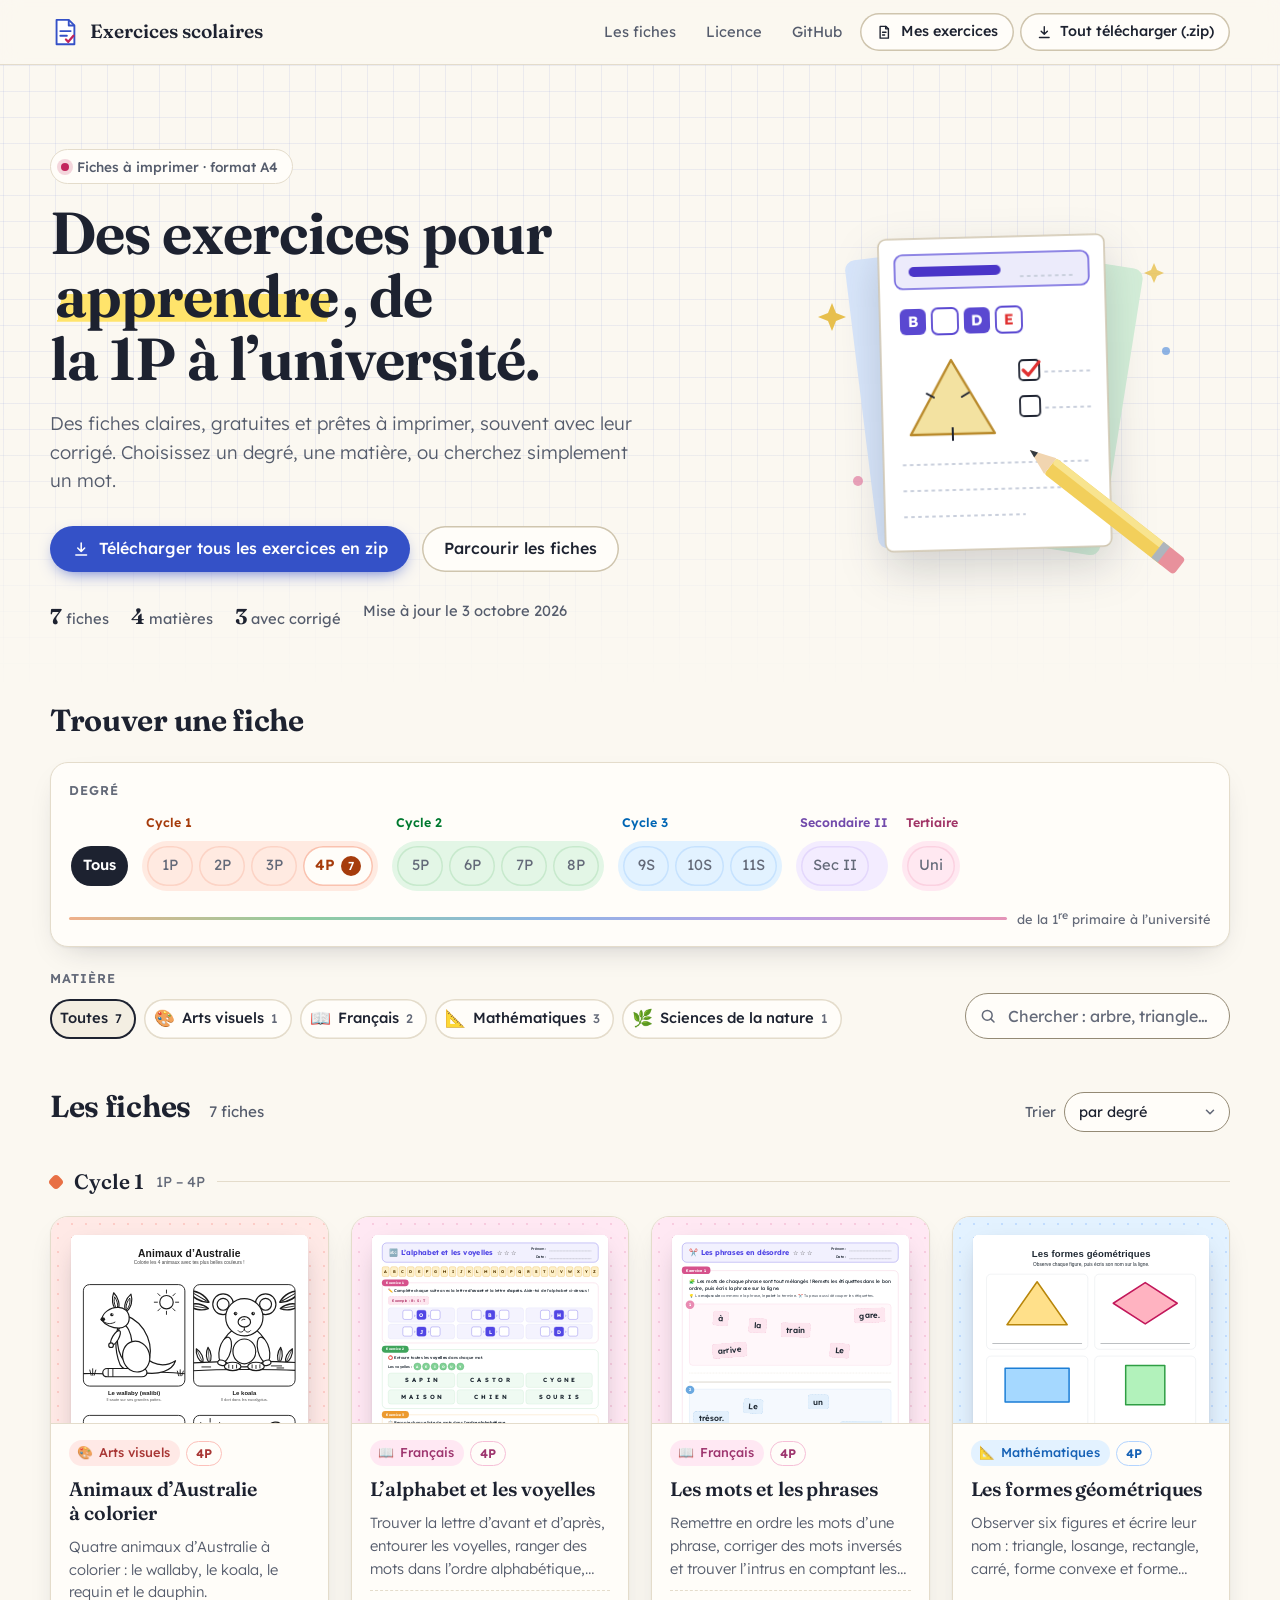
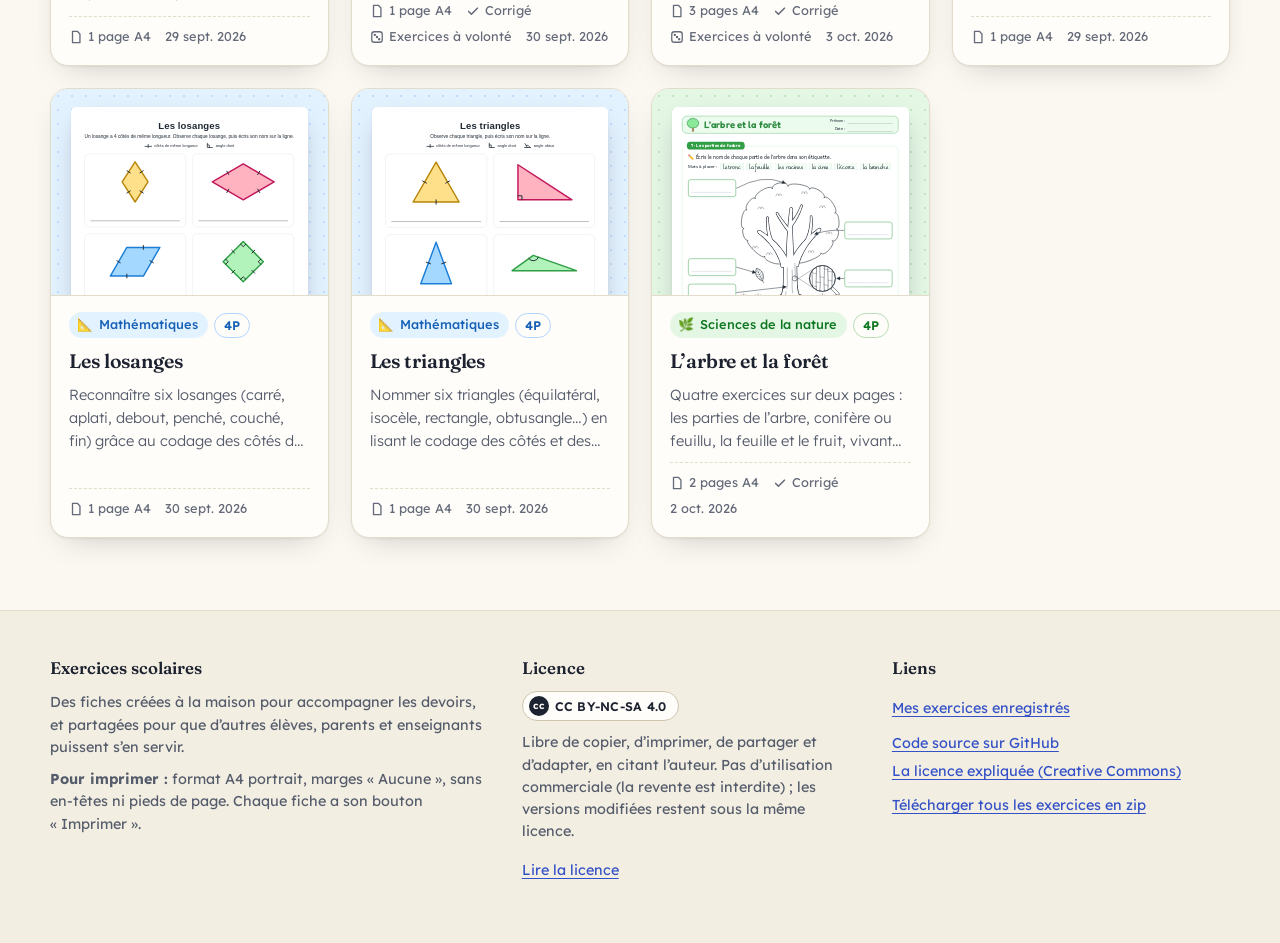
==== commit 6ec26318: "Refactor worksheets to include a toolbar for print and clear answers functionality - Added a toolbar" ====
--- a/index.html
+++ b/index.html
@@ -144,8 +144,12 @@
   .btn-secondary { color: var(--ink); background: var(--card); box-shadow: inset 0 0 0 1.5px var(--line-strong); }
   .btn-secondary:hover { color: var(--ink); background: var(--paper-2); }
   .btn-small { min-height: 38px; padding: 7px 16px; font-size: .9rem; }
+  .btn-danger { color: #fff; background: var(--red); box-shadow: 0 6px 18px -8px var(--red); }
+  .btn-danger:hover { color: #fff; background: var(--red); box-shadow: 0 8px 22px -8px var(--red); }
+  .btn:disabled { opacity: .5; cursor: not-allowed; pointer-events: none; }
   @media (prefers-color-scheme: dark) {
     .btn-primary, .btn-primary:hover { color: #10131c; }
+    .btn-danger, .btn-danger:hover { color: #10131c; }
   }
 
   /* ============ Header ============ */
@@ -168,13 +172,29 @@
   .site-header nav a { padding: 8px 12px; font-size: .92rem; color: var(--ink-2); text-decoration: none; border-radius: 999px; }
   .site-header nav a:hover { color: var(--ink); background: var(--paper-2); }
   .site-header .btn-small .short { display: none; }
-  @media (max-width: 720px) {
+  /* « Mes exercices »: number of worksheets with answers, in a bubble that adds no width */
+  .saved-work-btn { position: relative; }
+  .count-badge {
+    position: absolute; top: -6px; right: -6px;
+    min-width: 20px; height: 20px; padding: 0 6px;
+    font-size: .72rem; font-weight: 600; line-height: 20px; text-align: center;
+    color: #fff; background: var(--red); border-radius: 999px; box-shadow: 0 0 0 2px var(--paper);
+  }
+  @media (prefers-color-scheme: dark) { .count-badge { color: #10131c; } }
+  /* Breakpoints measured with the « Mes exercices » button: the nav links go first, then the long labels,
+     then the zip button (it stays in the hero and the footer) */
+  @media (max-width: 920px) {
     .site-header nav a { display: none; }
+  }
+  @media (max-width: 640px) {
+    .site-header .btn-small .long { display: none; }
+    .site-header .btn-small .short { display: inline; }
   }
   @media (max-width: 480px) {
     .brand { font-size: 1.05rem; white-space: nowrap; }
-    .site-header .btn-small .long { display: none; }
-    .site-header .btn-small .short { display: inline; }
+  }
+  @media (max-width: 400px) {
+    .site-header [data-download] { display: none; }
   }
 
   /* ============ Hero banner ============ */
@@ -454,15 +474,15 @@
   }
   @media (max-width: 820px) { .site-footer .container { grid-template-columns: 1fr; gap: 26px; } }
 
-  /* ============ License dialog ============ */
-  dialog.license {
+  /* ============ License dialog (and frame of the saved-work dialog) ============ */
+  dialog.license, dialog.saved-work {
     width: min(780px, 100% - 24px); max-width: none; height: min(92vh, 900px); height: min(92dvh, 900px); max-height: none; padding: 0;
     color: var(--ink); background: var(--card);
     border: 1px solid var(--line); border-radius: 22px; box-shadow: 0 30px 80px -20px rgba(0, 0, 0, .45);
     overflow: hidden;
   }
-  dialog.license[open] { display: flex; animation: dialog-in .22s ease-out; }
-  dialog.license::backdrop { background: rgba(18, 21, 30, .55); -webkit-backdrop-filter: blur(3px); backdrop-filter: blur(3px); }
+  dialog.license[open], dialog.saved-work[open] { display: flex; animation: dialog-in .22s ease-out; }
+  dialog.license::backdrop, dialog.saved-work::backdrop { background: rgba(18, 21, 30, .55); -webkit-backdrop-filter: blur(3px); backdrop-filter: blur(3px); }
   @keyframes dialog-in { from { opacity: 0; transform: translateY(12px) scale(.98); } }
   .dlg { display: flex; flex-direction: column; width: 100%; min-height: 0; margin: 0; }
   .dlg-head { padding: 26px 28px 0; }
@@ -514,6 +534,60 @@
     .dlg-foot { position: sticky; bottom: 0; }
   }
 
+  /* ============ Saved work dialog (« Mes exercices enregistrés ») ============ */
+  /* Its height follows the list, up to a maximum; the column direction lets the list scroll inside it */
+  dialog.saved-work { width: min(700px, 100% - 24px); height: auto; max-height: min(92vh, 820px); max-height: min(92dvh, 820px); }
+  dialog.saved-work[open] { flex-direction: column; }
+  /* Auto basis: with a 0 basis, Chrome shows empty scrollbars when the list just fits.
+     Nothing here is wider than the box (titles wrap): no horizontal scrollbar */
+  .saved-work .dlg-body { flex: 1 1 auto; overflow-x: hidden; }
+  @media (max-height: 700px), (max-width: 620px) {
+    .saved-work .dlg-body { flex: none; }
+  }
+  .saved-status:not(:empty) { margin-top: 14px; padding: 10px 14px; font-size: .9rem; color: var(--ink); background: var(--blue-pale); border-radius: 12px; }
+  .saved-status.error:not(:empty) { background: color-mix(in srgb, var(--red) 14%, var(--card)); }
+  .saved-view { display: flex; flex-direction: column; gap: 12px; }
+  .saved-tools { display: flex; flex-wrap: wrap; align-items: center; gap: 8px 14px; }
+  .saved-select-all { display: inline-flex; align-items: center; gap: 10px; min-height: 44px; font-weight: 500; cursor: pointer; }
+  .saved-total { font-size: .88rem; color: var(--ink-3); }
+  .saved-actions { margin-left: auto; display: flex; flex-wrap: wrap; gap: 8px; }
+  .saved-actions .btn { min-height: 44px; }
+  .saved-work input[type="checkbox"] { width: 20px; height: 20px; margin: 0; accent-color: var(--blue); cursor: pointer; }
+  .saved-list { display: flex; flex-direction: column; gap: 8px; margin: 0; padding: 0; list-style: none; }
+  .saved-item {
+    display: grid; grid-template-columns: 44px 38px minmax(0, 1fr); align-items: center; gap: 10px;
+    padding: 8px 14px 8px 4px; background: var(--paper); border: 1px solid var(--line); border-radius: 14px;
+  }
+  .saved-item.selected { background: var(--t-bg); border-color: var(--t-line); }
+  .saved-check { display: grid; place-items: center; width: 44px; height: 44px; cursor: pointer; }
+  .saved-emoji { display: grid; place-items: center; width: 38px; height: 38px; font-size: 1.2rem; background: var(--t-bg); border-radius: 50%; }
+  .saved-item.selected .saved-emoji { background: var(--card); }
+  .saved-title { font-weight: 500; line-height: 1.3; color: var(--ink); overflow-wrap: anywhere; }
+  a.saved-title { text-decoration: none; }
+  a.saved-title:hover { color: var(--blue-dark); text-decoration: underline; }
+  .saved-meta { display: flex; flex-wrap: wrap; align-items: center; gap: 2px 12px; margin: 3px 0 0; font-size: .82rem; color: var(--ink-3); }
+  .saved-warning { color: var(--red); font-weight: 500; }
+  .saved-work .empty-state { margin: 0; padding: 32px 20px; }
+  .saved-work .empty-state p { margin-bottom: 0; }
+  .saved-confirm h3 { margin: 0; font-family: var(--font-display); font-size: 1.25rem; font-weight: 600; }
+  .saved-confirm h3:focus { outline: none; }
+  .saved-confirm h4 { margin: 0; font-size: .92rem; font-weight: 600; }
+  .saved-confirm p { margin: 0; color: var(--ink-2); }
+  .saved-summary { margin: 0; padding: 12px 16px 12px 2em; font-size: .9rem; background: var(--paper); border: 1px solid var(--line); border-radius: 14px; }
+  .saved-summary li + li { margin-top: 6px; }
+  .import-details { display: flex; flex-direction: column; gap: 10px; }
+  .import-list { padding-left: 16px; list-style: none; }
+  .import-list li { display: flex; flex-wrap: wrap; align-items: baseline; gap: 2px 8px; }
+  .import-title { font-weight: 500; overflow-wrap: anywhere; }
+  .import-meta { flex-basis: 100%; font-size: .82rem; color: var(--ink-3); }
+  .import-tag { padding: 1px 8px; font-size: .74rem; font-weight: 600; color: var(--blue-dark); background: var(--blue-pale); border-radius: 999px; }
+  .import-tag.replace { color: var(--ink); background: color-mix(in srgb, var(--highlighter) 45%, var(--card)); }
+  @media (max-width: 620px) {
+    dialog.saved-work { width: calc(100% - 16px); max-height: calc(100vh - 16px); max-height: calc(100dvh - 16px); border-radius: 18px; }
+    .saved-actions { margin-left: 0; width: 100%; }
+    .saved-actions .btn { flex: 1; }
+  }
+
   .message {
     position: fixed; left: 50%; bottom: 24px; z-index: 60;
     max-width: calc(100% - 32px); padding: 12px 20px;
@@ -543,6 +617,11 @@
       <a href="#fiches">Les fiches</a>
       <a href="#a-propos">Licence</a>
       <a href="https://github.com/ctalpaert/exercices-scolaires">GitHub</a>
+      <button type="button" class="btn btn-secondary btn-small saved-work-btn" data-saved-work aria-haspopup="dialog" aria-label="Mes exercices enregistrés">
+        <svg viewBox="0 0 24 24" fill="none" stroke="currentColor" stroke-width="2" stroke-linecap="round" stroke-linejoin="round" aria-hidden="true"><path d="M6 3.5h8.5L18 7v13.5H6z"/><path d="M14 3.5V7h4M9.5 12h5M9.5 16h3"/></svg>
+        <span class="long" aria-hidden="true">Mes exercices</span>
+        <span class="count-badge" id="saved-badge" aria-hidden="true" hidden></span>
+      </button>
       <button type="button" class="btn btn-secondary btn-small" data-download aria-label="Tout télécharger (zip)">
         <svg viewBox="0 0 24 24" fill="none" stroke="currentColor" stroke-width="2" stroke-linecap="round" stroke-linejoin="round" aria-hidden="true"><path d="M12 4v11m0 0l-4.5-4.5M12 15l4.5-4.5M5 19.5h14"/></svg>
         <span class="long" aria-hidden="true">Tout télécharger (.zip)</span><span class="short" aria-hidden="true">Zip</span>
@@ -686,6 +765,7 @@
     <div>
       <h2>Liens</h2>
       <ul>
+        <li><button type="button" class="link-button" data-saved-work aria-haspopup="dialog" style="padding-left:0">Mes exercices enregistrés</button></li>
         <li><a href="https://github.com/ctalpaert/exercices-scolaires">Code source sur GitHub</a></li>
         <li><a href="https://creativecommons.org/licenses/by-nc-sa/4.0/deed.fr">La licence expliquée (Creative Commons)</a></li>
         <li><button type="button" class="link-button" data-download style="padding-left:0">Télécharger tous les exercices en zip</button></li>
@@ -843,6 +923,69 @@
   </form>
 </dialog>
 
+<!-- No <form method="dialog"> here: Enter on a checkbox would close the dialog -->
+<dialog class="saved-work" id="saved-work" aria-labelledby="saved-title" aria-describedby="saved-intro">
+  <div class="dlg">
+    <div class="dlg-head">
+      <h2 id="saved-title" tabindex="-1">Mes exercices enregistrés</h2>
+      <p id="saved-intro">Les réponses tapées dans les fiches, et les séries d’exercices tirées au sort, restent dans ce navigateur, sur cet appareil&nbsp;: rien n’est envoyé sur Internet. Pour continuer sur un autre appareil, exportez-les, puis importez le fichier sur l’autre appareil. Exportez-les aussi de temps en temps&nbsp;: certains navigateurs (Safari) les effacent après quelques semaines sans visite.</p>
+      <p class="saved-status" id="saved-status" role="status"></p>
+    </div>
+
+    <div class="dlg-body">
+      <div class="saved-view" data-view="list">
+        <div class="empty-state" id="saved-unavailable" hidden>
+          <div class="big-icon" aria-hidden="true">🔒</div>
+          <h3>L’enregistrement n’est pas disponible</h3>
+          <p>Ce navigateur bloque le stockage des pages (navigation privée ou réglage de confidentialité). Les fiches fonctionnent, mais les réponses ne sont pas gardées.</p>
+        </div>
+        <div class="empty-state" id="saved-empty" hidden>
+          <div class="big-icon" aria-hidden="true">✏️</div>
+          <h3>Aucun exercice enregistré</h3>
+          <p>Ouvrez une fiche et tapez vos réponses&nbsp;: elles apparaîtront ici. Vous pouvez aussi importer un fichier exporté depuis un autre appareil.</p>
+        </div>
+        <div class="saved-tools" id="saved-tools" hidden>
+          <label class="saved-select-all"><input type="checkbox" id="saved-select-all"> Tout sélectionner</label>
+          <span class="saved-total" id="saved-total"></span>
+          <span class="saved-actions">
+            <button type="button" class="btn btn-secondary btn-small" id="saved-export">Tout exporter</button>
+            <button type="button" class="btn btn-secondary btn-small" id="saved-delete" disabled>Effacer</button>
+          </span>
+        </div>
+        <ul class="saved-list" id="saved-list" aria-label="Exercices enregistrés" hidden></ul>
+      </div>
+
+      <div class="saved-view saved-confirm" data-view="delete" hidden>
+        <h3 id="saved-delete-title" tabindex="-1">Effacer</h3>
+        <p>Les réponses et les séries tirées au sort de ces fiches seront effacées de ce navigateur. Elles ne pourront pas être récupérées, sauf si vous les avez exportées.</p>
+        <ul class="saved-summary" id="saved-delete-list"></ul>
+      </div>
+
+      <div class="saved-view saved-confirm" data-view="import" hidden>
+        <h3 id="saved-import-title" tabindex="-1">Importer</h3>
+        <p id="saved-import-source"></p>
+        <div class="import-details" id="saved-import-details"></div>
+      </div>
+    </div>
+
+    <div class="dlg-foot" data-view="list">
+      <button type="button" class="btn btn-secondary" id="saved-import">Importer un fichier…</button>
+      <button type="button" class="btn btn-primary" id="saved-close">Fermer</button>
+    </div>
+    <div class="dlg-foot" data-view="delete" hidden>
+      <button type="button" class="btn btn-secondary" id="saved-delete-export">Exporter d’abord</button>
+      <button type="button" class="btn btn-secondary" data-back>Annuler</button>
+      <button type="button" class="btn btn-danger" id="saved-delete-confirm">Effacer définitivement</button>
+    </div>
+    <div class="dlg-foot" data-view="import" hidden>
+      <button type="button" class="btn btn-secondary" data-back>Annuler</button>
+      <button type="button" class="btn btn-primary" id="saved-import-confirm">Importer</button>
+    </div>
+  </div>
+  <!-- Inside the dialog: the rest of the page is inert while it is open -->
+  <input type="file" id="saved-file" accept=".json,application/json" hidden>
+</dialog>
+
 <div class="message" id="message" role="status" aria-live="polite"></div>
 
 <script src="catalog.js"></script>
@@ -1093,12 +1236,13 @@
         // Same origin (GitHub Pages): hide the worksheet's buttons, answer fields and grey margin
         const doc = frame.contentDocument;
         const style = doc.createElement("style");
-        style.textContent = ".toolbar,.print-btn,.back-link,.answer-input{display:none!important}html,body{background:#fff!important;overflow:hidden!important}.page{margin:0!important;box-shadow:none!important}";
+        style.textContent = ".toolbar,.back-link,.answer-input{display:none!important}html,body{background:#fff!important;overflow:hidden!important}.page{margin:0!important;box-shadow:none!important}";
         doc.head.append(style);
       } catch (e) { /* opened from disk: preview as is */ }
       sheet.classList.add("loaded");
     });
-    frame.dataset.src = encodeURI(f.file);
+    // #preview: the worksheet shows the saved work (a random worksheet, the pupil's series) but never writes it
+    frame.dataset.src = encodeURI(f.file) + "#preview";
     if (lazyLoader) lazyLoader.observe(sheet);
     else frame.src = frame.dataset.src;
     if (resizeObserver) resizeObserver.observe(sheet);
@@ -1251,6 +1395,434 @@
   document.querySelectorAll("[data-download]").forEach(b => b.addEventListener("click", () => { dialogOpener = b; openLicense(true); }));
   const readBtn = $("#read-license");
   readBtn.addEventListener("click", () => { dialogOpener = readBtn; openLicense(false); });
+
+  /* ---------- Saved work (« Mes exercices enregistrés ») ---------- */
+  // The worksheets keep the pupil's answers, and the questions of random worksheets, in localStorage (see CLAUDE.md):
+  // key "exercices-scolaires:" + path from the site root (as `file` in catalog.js),
+  // value { v: 1, updated, fields: [[aria-label, text], …], draw?, drawVersion? }.
+  // ctalpaert.github.io is shared with other repositories: only keys with this prefix are read or removed.
+  const SAVE_PREFIX = "exercices-scolaires:";
+  const EXPORT_APP = "exercices-scolaires";
+  const EXPORT_KIND = "saved-work";
+  const IMPORT_LIMITS = { fileBytes: 2e6, items: 500, itemChars: 1e5 };   // an imported file is untrusted
+
+  const store = (() => { try { const s = window.localStorage; s.getItem(SAVE_PREFIX); return s; } catch (e) { return null; } })();
+  const worksheetByFile = new Map(WORKSHEETS.map(f => [f.file, f]));
+  const isPlainObject = x => x !== null && typeof x === "object" && !Array.isArray(x);
+  // Relative path of a worksheet, at most 5 segments, ending in .html: no "..", "\", ":", "%", "?", "#",
+  // control character or absolute path. Other keys with the prefix are reserved: never listed nor removed.
+  const SAVED_PATH = /^(?:[^\/\\:?#%\u0000-\u001f\u007f]+\/){0,4}[^\/\\:?#%\u0000-\u001f\u007f]+\.html$/u;
+  const isSavedPath = p => typeof p === "string" && p.length <= 200 && p !== "index.html"
+    && SAVED_PATH.test(p) && p.split("/").every(s => !s.startsWith(".") && s.trim() === s);
+  const isFieldList = a => Array.isArray(a)
+    && a.every(f => Array.isArray(f) && f.length === 2 && typeof f[0] === "string" && typeof f[1] === "string");
+  // ISO date (UTC) or null: a date read from storage or from a file never goes into the page as it is
+  const normalizeDate = s => {
+    const t = typeof s === "string" && s.length <= 40 ? Date.parse(s) : NaN;
+    return Number.isNaN(t) ? null : new Date(t).toISOString();
+  };
+  const timeOfDay = new Intl.DateTimeFormat("fr-CH", { hour: "2-digit", minute: "2-digit" });
+  const dateText = t => `le ${shortDate.format(new Date(t))} à ${timeOfDay.format(new Date(t))}`;
+  const titleOf = path => { const f = worksheetByFile.get(path); return (f && f.title) || path; };
+
+  // This browser's own records: lenient check, no size limit, so that nothing of the pupil's is left out of an export
+  function localValue(raw) {
+    if (!isPlainObject(raw) || raw.v !== 1 || !isFieldList(raw.fields)) return null;
+    const value = { v: 1, updated: normalizeDate(raw.updated), fields: raw.fields };
+    if (raw.draw !== undefined && raw.draw !== null) value.draw = raw.draw;
+    if (raw.drawVersion !== undefined && raw.drawVersion !== null) value.drawVersion = raw.drawVersion;
+    return value;
+  }
+
+  // One entry of an imported file: strict check, known keys only (the others are dropped), size limit
+  function importedValue(raw) {
+    if (!isPlainObject(raw) || raw.v !== 1 || !isFieldList(raw.fields)) return null;
+    const updated = normalizeDate(raw.updated);
+    if (!updated) return null;
+    const value = { v: 1, updated, fields: raw.fields.map(([label, text]) => [label, text]) };
+    if (raw.draw !== undefined && raw.draw !== null) {
+      if (!isPlainObject(raw.draw)) return null;
+      value.draw = raw.draw;              // checked again by the worksheet before it is shown (isValidDraw)
+    }
+    if (raw.drawVersion !== undefined && raw.drawVersion !== null) {
+      if (!Number.isInteger(raw.drawVersion)) return null;
+      value.drawVersion = raw.drawVersion;
+    }
+    return JSON.stringify(value).length <= IMPORT_LIMITS.itemChars ? value : null;
+  }
+
+  // [{ key, path, value|null, time, answered, worksheet|null }]: newest first,
+  // then the records without any answer, then the unreadable ones
+  function readSaved() {
+    const items = [];
+    if (!store) return items;
+    try {
+      const keys = [];
+      for (let i = 0; i < store.length; i++) keys.push(store.key(i));
+      keys.forEach(key => {
+        if (typeof key !== "string" || !key.startsWith(SAVE_PREFIX)) return;
+        const path = key.slice(SAVE_PREFIX.length);
+        if (!isSavedPath(path)) return;
+        let raw = null;
+        try { raw = JSON.parse(store.getItem(key)); } catch (e) { /* not JSON: unreadable */ }
+        const value = localValue(raw);
+        items.push({
+          key, path, value,
+          time: value && value.updated ? Date.parse(value.updated) : 0,
+          answered: value ? value.fields.filter(f => f[1].trim()).length : 0,
+          worksheet: worksheetByFile.get(path) || null,
+        });
+      });
+    } catch (e) { /* storage blocked */ }
+    const rank = it => (it.answered ? 0 : it.value ? 1 : 2);
+    return items.sort((a, b) => rank(a) - rank(b) || b.time - a.time || a.path.localeCompare(b.path, "fr"));
+  }
+
+  const savedDialog = $("#saved-work");
+  const savedButton = $(".site-header [data-saved-work]");
+  const savedBadge = $("#saved-badge");
+  const savedList = $("#saved-list");
+  const savedTools = $("#saved-tools");
+  const selectAllBox = $("#saved-select-all");
+  const exportBtn = $("#saved-export");
+  const deleteBtn = $("#saved-delete");
+  const importBtn = $("#saved-import");
+  const importConfirmBtn = $("#saved-import-confirm");
+  const fileInput = $("#saved-file");
+  let savedItems = [];
+  let savedSignature = null;    // keys and dates of the list on screen: it is rebuilt only when they change
+  const selected = new Set();   // keys of the ticked records
+  let savedOpener = null;       // button that opened the dialog
+  let viewOpener = null;        // button that led to the delete or import view
+  let pendingDelete = [];
+  let pendingImport = null;
+  let syncTimer = null;
+
+  // #message stays under the backdrop of the dialog: results and errors go to this status line instead
+  function setStatus(text, isError) {
+    const el = $("#saved-status");
+    el.textContent = text;
+    el.classList.toggle("error", !!isError);
+  }
+
+  function updateSavedBadge() {
+    const n = savedItems.filter(it => it.answered).length;   // only worksheets with at least one answer written
+    savedBadge.textContent = n;
+    savedBadge.hidden = !n;
+    savedButton.setAttribute("aria-label", n ? `Mes exercices enregistrés (${n})` : "Mes exercices enregistrés");
+  }
+
+  function savedRow(it) {
+    const f = it.worksheet;
+    const title = titleOf(it.path);
+    const meta = [];
+    if (f && f.levels.length) meta.push(`<span class="level-pill"><span class="visually-hidden">Degré </span>${esc(levelRange(f.levels))}</span>`);
+    if (!f && rawCatalog) meta.push('<span class="saved-warning">Fiche introuvable</span>');
+    if (!it.value) meta.push('<span class="saved-warning">Données illisibles</span>');
+    else {
+      meta.push(`<span>${it.answered ? `${plural(it.answered, "réponse", "réponses")} sur ${it.value.fields.length}` : "Aucune réponse écrite"}</span>`);
+      if (isPlainObject(it.value.draw)) meta.push('<span><span aria-hidden="true">🎲</span> Série tirée au sort gardée</span>');
+      if (it.time) meta.push(`<span>Modifié <time datetime="${esc(it.value.updated)}">${esc(dateText(it.time))}</time></span>`);
+    }
+    return `<li class="saved-item t" style="--h:${f ? f.hue : 220}" data-key="${esc(it.key)}">
+        <label class="saved-check"><input type="checkbox" value="${esc(it.key)}" aria-label="Sélectionner « ${esc(title)} »"></label>
+        <span class="saved-emoji" aria-hidden="true">${f ? f.emoji : "📄"}</span>
+        <div>
+          ${f ? `<a class="saved-title" href="${esc(encodeURI(f.file))}">${esc(title)}</a>` : `<span class="saved-title">${esc(title)}</span>`}
+          <p class="saved-meta">${meta.join("")}</p>
+        </div>
+      </li>`;
+  }
+
+  const exportTargets = () => (selected.size ? savedItems.filter(it => selected.has(it.key)) : savedItems);
+
+  function updateSelectionUi() {
+    const total = savedItems.length;
+    const n = selected.size;
+    selectAllBox.checked = total > 0 && n === total;
+    selectAllBox.indeterminate = n > 0 && n < total;
+    savedList.querySelectorAll(".saved-item").forEach(li => {
+      const box = li.querySelector("input");
+      box.checked = selected.has(box.value);
+      li.classList.toggle("selected", box.checked);
+    });
+    $("#saved-total").textContent = plural(total, "exercice enregistré", "exercices enregistrés");
+    exportBtn.textContent = n ? `Exporter la sélection (${n})` : "Tout exporter";
+    exportBtn.disabled = !exportTargets().some(it => it.value);
+    deleteBtn.textContent = n ? `Effacer (${n})` : "Effacer";
+    deleteBtn.disabled = !n;
+  }
+
+  function renderSavedList() {
+    // Rebuilt while open (another tab saved): keyboard focus stays on the same record
+    const active = document.activeElement;
+    const activeRow = active && savedList.contains(active) ? active.closest(".saved-item") : null;
+    const focusKey = activeRow ? activeRow.dataset.key : null;
+    const focusLink = !!activeRow && active.tagName === "A";
+
+    $("#saved-unavailable").hidden = !!store;
+    $("#saved-empty").hidden = !store || savedItems.length > 0;
+    savedTools.hidden = savedList.hidden = !savedItems.length;
+    importBtn.disabled = !store;
+    savedList.innerHTML = savedItems.map(savedRow).join("");
+    updateSelectionUi();
+
+    if (focusKey !== null) {
+      const row = [...savedList.children].find(li => li.dataset.key === focusKey);
+      const target = row && row.querySelector(focusLink ? "a" : "input");
+      (target || (savedTools.hidden ? $("#saved-title") : selectAllBox)).focus();
+    }
+  }
+
+  // Single refresh of the badge, the list and the selection from what is in storage now
+  function syncFromStorage() {
+    savedItems = readSaved();
+    const keys = new Set(savedItems.map(it => it.key));
+    selected.forEach(k => { if (!keys.has(k)) selected.delete(k); });
+    updateSavedBadge();
+    const signature = JSON.stringify(savedItems.map(it => [it.key, it.time, it.answered, !!it.value]));
+    if (signature !== savedSignature) { savedSignature = signature; renderSavedList(); }
+    else updateSelectionUi();
+  }
+
+  // Views of the dialog: "list", "delete" (confirmation) and "import" (review before writing)
+  let savedView = "list";
+  function setView(name, focusEl) {
+    savedView = name;
+    savedDialog.querySelectorAll("[data-view]").forEach(el => { el.hidden = el.dataset.view !== name; });
+    savedDialog.querySelector(".dlg").scrollTop = 0;
+    savedDialog.querySelector(".dlg-body").scrollTop = 0;
+    setStatus("");
+    if (focusEl) focusEl.focus();
+  }
+
+  function backToList() {
+    pendingDelete = [];
+    pendingImport = null;
+    setView("list");
+    const back = viewOpener && !viewOpener.disabled && !viewOpener.closest("[hidden]") ? viewOpener : $("#saved-title");
+    viewOpener = null;
+    back.focus();
+  }
+
+  const focusListStart = () => (!savedTools.hidden ? selectAllBox : !importBtn.disabled ? importBtn : $("#saved-title")).focus();
+
+  function openSaved(opener) {
+    savedOpener = opener;
+    selected.clear();
+    pendingDelete = [];
+    pendingImport = null;
+    viewOpener = null;
+    savedSignature = null;        // rebuild: no box stays ticked from last time
+    syncFromStorage();
+    setView("list");
+    savedDialog.showModal();
+    $("#saved-title").focus();
+  }
+
+  /* Export: the selection, or everything when nothing is ticked */
+  function exportSaved(items) {
+    const readable = items.filter(it => it.value);
+    if (!readable.length) { setStatus("Aucun exercice lisible à exporter.", true); return; }
+    const now = new Date();
+    const data = { app: EXPORT_APP, kind: EXPORT_KIND, version: 1, exported: now.toISOString(), items: {} };
+    // A record whose date is unreadable takes the export date, so that the file can be imported again
+    readable.forEach(it => { data.items[it.path] = { ...it.value, updated: it.value.updated || data.exported }; });
+    const pad = n => String(n).padStart(2, "0");
+    const name = `exercices-scolaires-${now.getFullYear()}-${pad(now.getMonth() + 1)}-${pad(now.getDate())}.json`;   // local date
+    const url = URL.createObjectURL(new Blob([JSON.stringify(data, null, 2) + "\n"], { type: "application/json" }));
+    const link = document.createElement("a");
+    link.href = url;
+    link.download = name;
+    link.hidden = true;
+    savedDialog.append(link);     // inside the dialog: the rest of the page is inert while it is open
+    link.click();
+    link.remove();
+    setTimeout(() => URL.revokeObjectURL(url), 60000);
+    const skipped = items.length - readable.length;
+    setStatus(`${plural(readable.length, "exercice exporté", "exercices exportés")} dans le fichier « ${name} » (dossier des téléchargements).`
+      + (skipped ? ` ${plural(skipped, "exercice illisible n’a", "exercices illisibles n’ont")} pas été exporté${skipped > 1 ? "s" : ""}.` : ""));
+  }
+
+  /* Delete, after a confirmation inside the dialog */
+  function deleteSaved() {
+    let failed = 0;
+    pendingDelete.forEach(it => { try { store.removeItem(it.key); } catch (e) { failed++; } });
+    const done = pendingDelete.length - failed;
+    pendingDelete = [];
+    viewOpener = null;
+    selected.clear();
+    setView("list");
+    syncFromStorage();
+    setStatus(failed ? "Certains exercices n’ont pas pu être effacés." : `${plural(done, "exercice effacé", "exercices effacés")}.`, failed > 0);
+    focusListStart();
+  }
+
+  /* Import: check the whole file, show a review, then write everything or nothing */
+  class ImportError extends Error {}    // message for the user, in French
+
+  async function readImportFile(file) {
+    if (file.size > IMPORT_LIMITS.fileBytes) throw new ImportError("Ce fichier est trop gros pour être un export d’exercices (2 Mo au plus).");
+    let data;
+    try { data = JSON.parse(await file.text()); }
+    catch (e) { throw new ImportError("Ce fichier n’est pas un export d’exercices : son contenu est illisible."); }
+    if (!isPlainObject(data) || data.app !== EXPORT_APP || data.kind !== EXPORT_KIND) {
+      throw new ImportError("Ce fichier n’est pas un export de « Mes exercices enregistrés ».");
+    }
+    if (data.version !== 1) {
+      throw new ImportError(typeof data.version === "number" && data.version > 1
+        ? "Ce fichier vient d’une version plus récente du site. Rechargez la page, puis réessayez."
+        : "La version de ce fichier est inconnue.");
+    }
+    if (!isPlainObject(data.items)) throw new ImportError("Ce fichier ne contient aucun exercice.");
+    const entries = Object.entries(data.items);
+    if (entries.length > IMPORT_LIMITS.items) throw new ImportError("Ce fichier contient trop d’exercices (500 au plus).");
+    const accepted = [];
+    entries.forEach(([path, raw]) => {   // a "__proto__" entry fails the path check
+      const value = isSavedPath(path) ? importedValue(raw) : null;
+      if (value) accepted.push({ key: SAVE_PREFIX + path, path, value });
+    });
+    if (!accepted.length) throw new ImportError("Aucun exercice de ce fichier n’a pu être lu.");
+    return { name: file.name, exported: normalizeDate(data.exported), accepted, ignored: entries.length - accepted.length };
+  }
+
+  function showImportReview(imp) {
+    if (!savedDialog.open) return;
+    syncFromStorage();                      // compare with what this browser holds right now
+    const current = new Map(savedItems.map(it => [it.key, it]));
+    const added = [];
+    const replaced = [];
+    imp.accepted.forEach(entry => {
+      const old = current.get(entry.key);
+      const time = Date.parse(entry.value.updated);
+      const title = `<span class="import-title">${esc(titleOf(entry.path))}</span>`;
+      const unknown = rawCatalog && !worksheetByFile.has(entry.path) ? " (fiche inconnue sur ce site)" : "";
+      if (!old) {
+        added.push(`<li><span class="import-tag">Nouveau</span>${title}<span class="import-meta">Modifié ${esc(dateText(time))}${unknown}</span></li>`);
+        return;
+      }
+      const yours = old.time ? `modifiée ${dateText(old.time)}` : old.value ? "date inconnue" : "illisible";
+      replaced.push(`<li><span class="import-tag replace">Remplacé</span>${title}`
+        + `<span class="import-meta">Votre version : ${esc(yours)} → version du fichier : modifiée ${esc(dateText(time))}${unknown}</span>`
+        + (old.time && time < old.time ? '<strong class="saved-warning">La version du fichier est plus ancienne que la vôtre.</strong>' : "")
+        + "</li>");
+    });
+
+    const n = imp.accepted.length;
+    const exported = imp.exported ? `, exporté ${dateText(Date.parse(imp.exported))}` : "";
+    $("#saved-import-title").textContent = `Importer ${plural(n, "exercice", "exercices")} ?`;
+    $("#saved-import-source").textContent = `Fichier « ${imp.name} »${exported}.`;
+    $("#saved-import-details").innerHTML = [
+      added.length ? `<h4>${plural(added.length, "nouvel exercice", "nouveaux exercices")}</h4><ul class="saved-summary import-list">${added.join("")}</ul>` : "",
+      replaced.length ? `<h4>${plural(replaced.length, "exercice remplacé", "exercices remplacés")} par la version du fichier</h4><ul class="saved-summary import-list">${replaced.join("")}</ul>` : "",
+      imp.ignored ? `<p>${plural(imp.ignored, "entrée illisible ignorée", "entrées illisibles ignorées")}.</p>` : "",
+    ].join("");
+    importConfirmBtn.textContent = `Importer (${n})`;
+    pendingImport = imp;
+    viewOpener = importBtn;
+    setView("import", $("#saved-import-title"));
+  }
+
+  // All or nothing: when storage is full (its quota is shared with the other repositories of the site), roll back
+  function writeAll(entries) {
+    const backup = [];
+    try {
+      entries.forEach(({ key, value }) => {
+        backup.push([key, store.getItem(key)]);
+        store.setItem(key, JSON.stringify(value));
+      });
+      return true;
+    } catch (e) {
+      backup.reverse().forEach(([key, old]) => {
+        try { if (old === null) store.removeItem(key); else store.setItem(key, old); } catch (e2) { /* nothing more to do */ }
+      });
+      return false;
+    }
+  }
+
+  function importSaved() {
+    if (!pendingImport) return;
+    const entries = pendingImport.accepted;
+    const ok = writeAll(entries);
+    pendingImport = null;
+    viewOpener = null;
+    setView("list");
+    syncFromStorage();
+    setStatus(ok ? `${plural(entries.length, "exercice importé", "exercices importés")}.`
+      : "L’espace de stockage du navigateur est plein : rien n’a été importé.", !ok);
+    focusListStart();
+  }
+
+  /* Events of the dialog */
+  savedList.addEventListener("change", e => {
+    const box = e.target;
+    if (box.type !== "checkbox") return;
+    if (box.checked) selected.add(box.value); else selected.delete(box.value);
+    updateSelectionUi();
+  });
+  selectAllBox.addEventListener("change", () => {
+    if (selectAllBox.checked) savedItems.forEach(it => selected.add(it.key)); else selected.clear();
+    updateSelectionUi();
+  });
+  exportBtn.addEventListener("click", () => exportSaved(exportTargets()));
+  deleteBtn.addEventListener("click", () => {
+    pendingDelete = savedItems.filter(it => selected.has(it.key));
+    if (!pendingDelete.length) return;
+    viewOpener = deleteBtn;
+    $("#saved-delete-title").textContent = `Effacer ${plural(pendingDelete.length, "exercice", "exercices")} ?`;
+    $("#saved-delete-list").innerHTML = pendingDelete.map(it => `<li>${esc(titleOf(it.path))}</li>`).join("");
+    setView("delete", $("#saved-delete-title"));
+  });
+  $("#saved-delete-export").addEventListener("click", () => exportSaved(pendingDelete));
+  $("#saved-delete-confirm").addEventListener("click", deleteSaved);
+  importBtn.addEventListener("click", () => {
+    setStatus("");
+    fileInput.value = "";           // choosing the same file again fires "change" again
+    fileInput.click();
+  });
+  fileInput.addEventListener("change", async () => {
+    const file = fileInput.files && fileInput.files[0];
+    fileInput.value = "";
+    if (!file) return;
+    try { showImportReview(await readImportFile(file)); }
+    catch (e) { setStatus(e instanceof ImportError ? e.message : "Ce fichier n’a pas pu être lu.", true); }
+  });
+  importConfirmBtn.addEventListener("click", importSaved);
+  savedDialog.querySelectorAll("[data-back]").forEach(b => b.addEventListener("click", backToList));
+  $("#saved-close").addEventListener("click", () => savedDialog.close());
+
+  // Escape in the delete or import view goes back to the list; in the list it closes the dialog.
+  // (A file picker closed without a choice also fires a "cancel" event, which bubbles from the file input.)
+  savedDialog.addEventListener("cancel", e => {
+    if (e.target !== savedDialog || savedView === "list") return;
+    e.preventDefault();
+    backToList();
+  });
+  // A click on the dimmed backdrop closes the dialog, but not a text selection released over it
+  let savedPressedOnBackdrop = false;
+  savedDialog.addEventListener("pointerdown", e => { savedPressedOnBackdrop = e.target === savedDialog; });
+  savedDialog.addEventListener("click", e => {
+    if (savedPressedOnBackdrop && e.target === savedDialog) savedDialog.close();
+    savedPressedOnBackdrop = false;
+  });
+  savedDialog.addEventListener("close", () => {
+    pendingDelete = [];
+    pendingImport = null;
+    viewOpener = null;
+    setView("list");
+    if (savedOpener && savedOpener.isConnected) savedOpener.focus();
+    savedOpener = null;
+  });
+  document.querySelectorAll("[data-saved-work]").forEach(b => b.addEventListener("click", () => openSaved(b)));
+
+  // A worksheet open in another tab saved, or work was deleted there: follow it (only keys of this site)
+  window.addEventListener("storage", e => {
+    if (!store || e.storageArea !== store || (e.key !== null && !e.key.startsWith(SAVE_PREFIX))) return;
+    clearTimeout(syncTimer);
+    syncTimer = setTimeout(syncFromStorage, 300);
+  });
+  // Back on the index from a worksheet (back/forward cache): the badge and the list catch up
+  window.addEventListener("pageshow", e => { if (e.persisted) syncFromStorage(); });
 
   /* ---------- Events ---------- */
   timeline.addEventListener("click", e => {
@@ -1280,6 +1852,7 @@
 
   /* ---------- Startup ---------- */
   buildTimeline();
+  syncFromStorage();      // badge of « Mes exercices », even when catalog.js is missing
   if (!rawCatalog) {
     $("#results-count").textContent = "";
     $("#no-results").hidden = false;
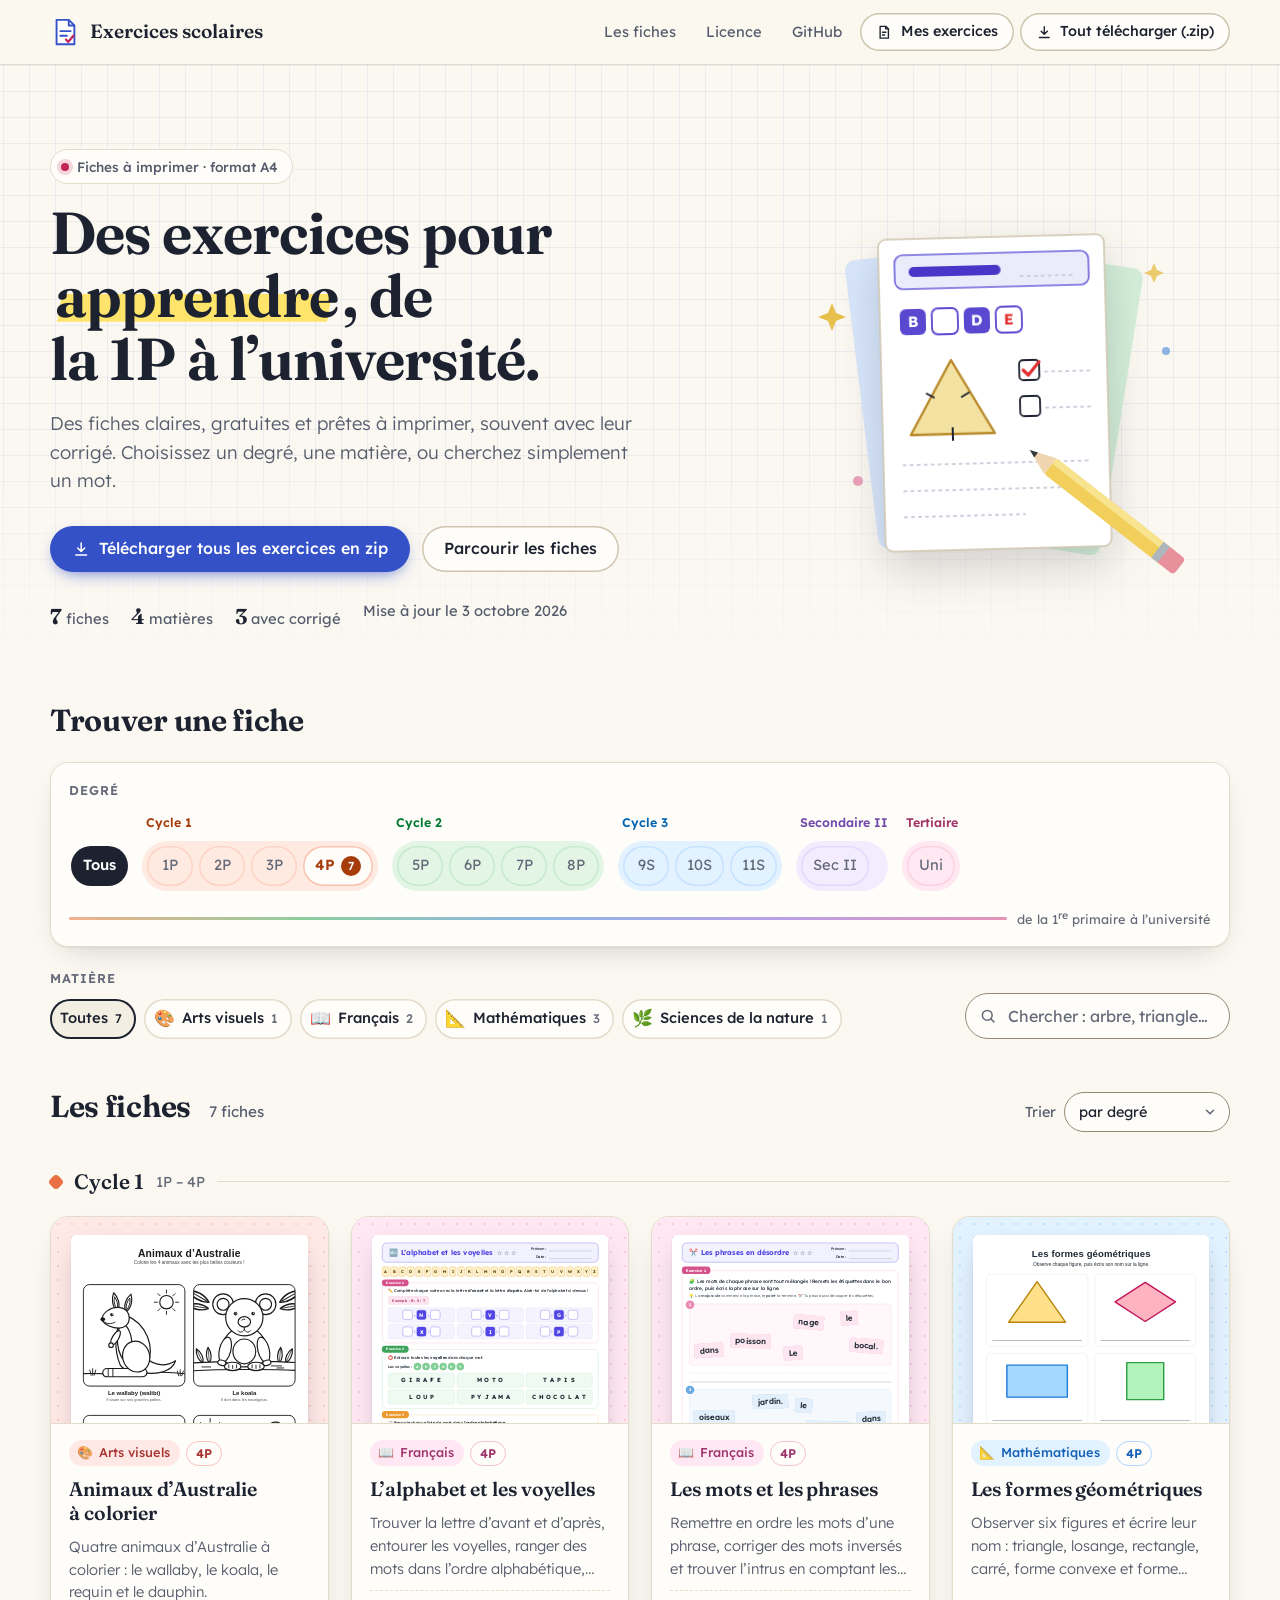
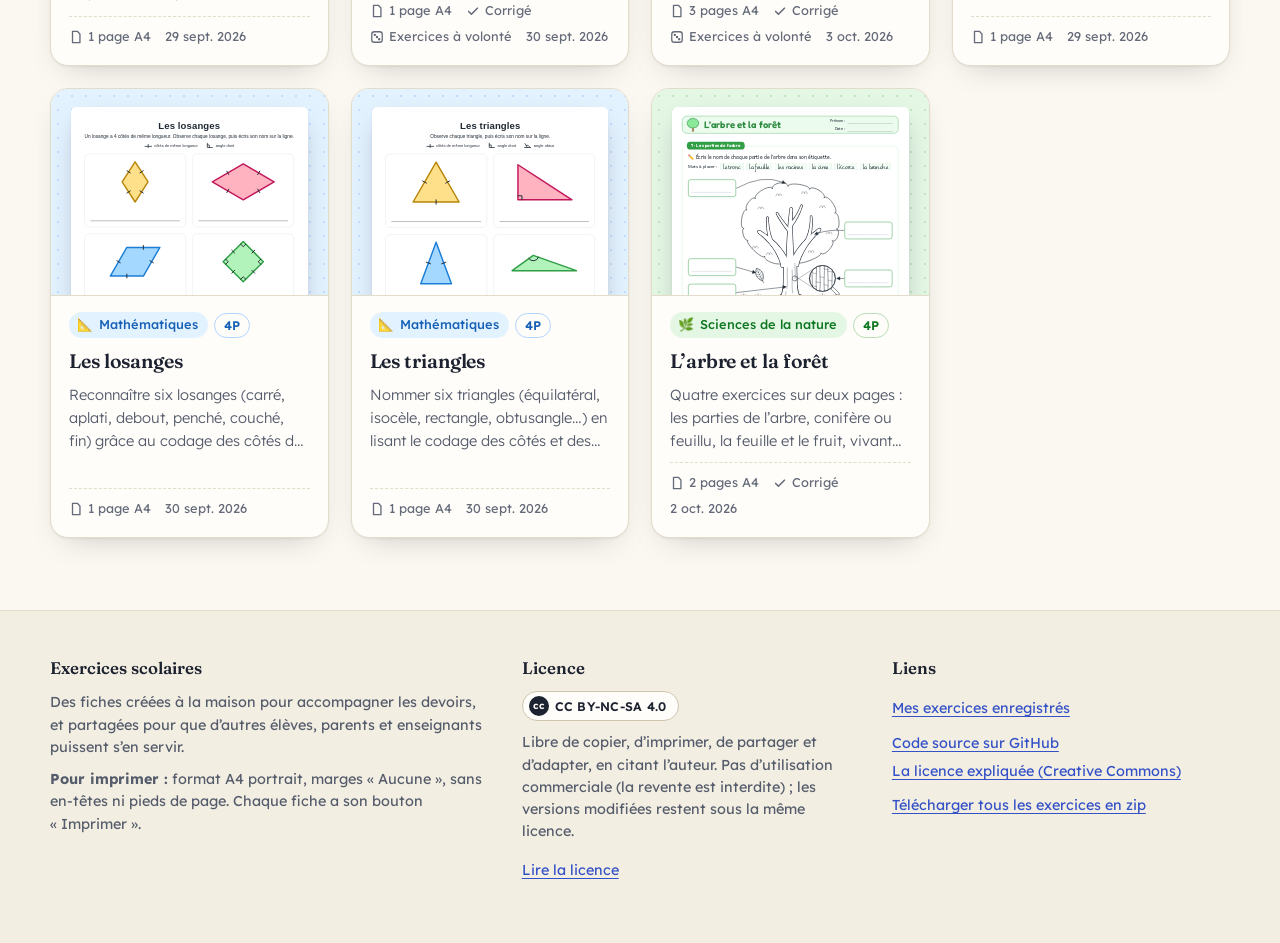
==== commit b8396a59: "Fix typographical errors and improve punctuation across multiple HTML files - Added non-breaking spa" ====
--- a/index.html
+++ b/index.html
@@ -4,7 +4,7 @@
 <meta charset="utf-8">
 <meta name="viewport" content="width=device-width, initial-scale=1">
 <title>Exercices scolaires · fiches à imprimer</title>
-<meta name="description" content="Fiches d’exercices gratuites à imprimer en A4, de la 1P à l’université : français, mathématiques, sciences… Souvent avec corrigé. Licence CC BY-NC-SA 4.0.">
+<meta name="description" content="Fiches d’exercices gratuites à imprimer en A4, de la 1P à l’université&nbsp;: français, mathématiques, sciences… Souvent avec corrigé. Licence CC BY-NC-SA 4.0.">
 <meta property="og:type" content="website">
 <meta property="og:title" content="Exercices scolaires · fiches à imprimer">
 <meta property="og:description" content="Fiches d’exercices gratuites à imprimer en A4, de la 1P à l’université.">
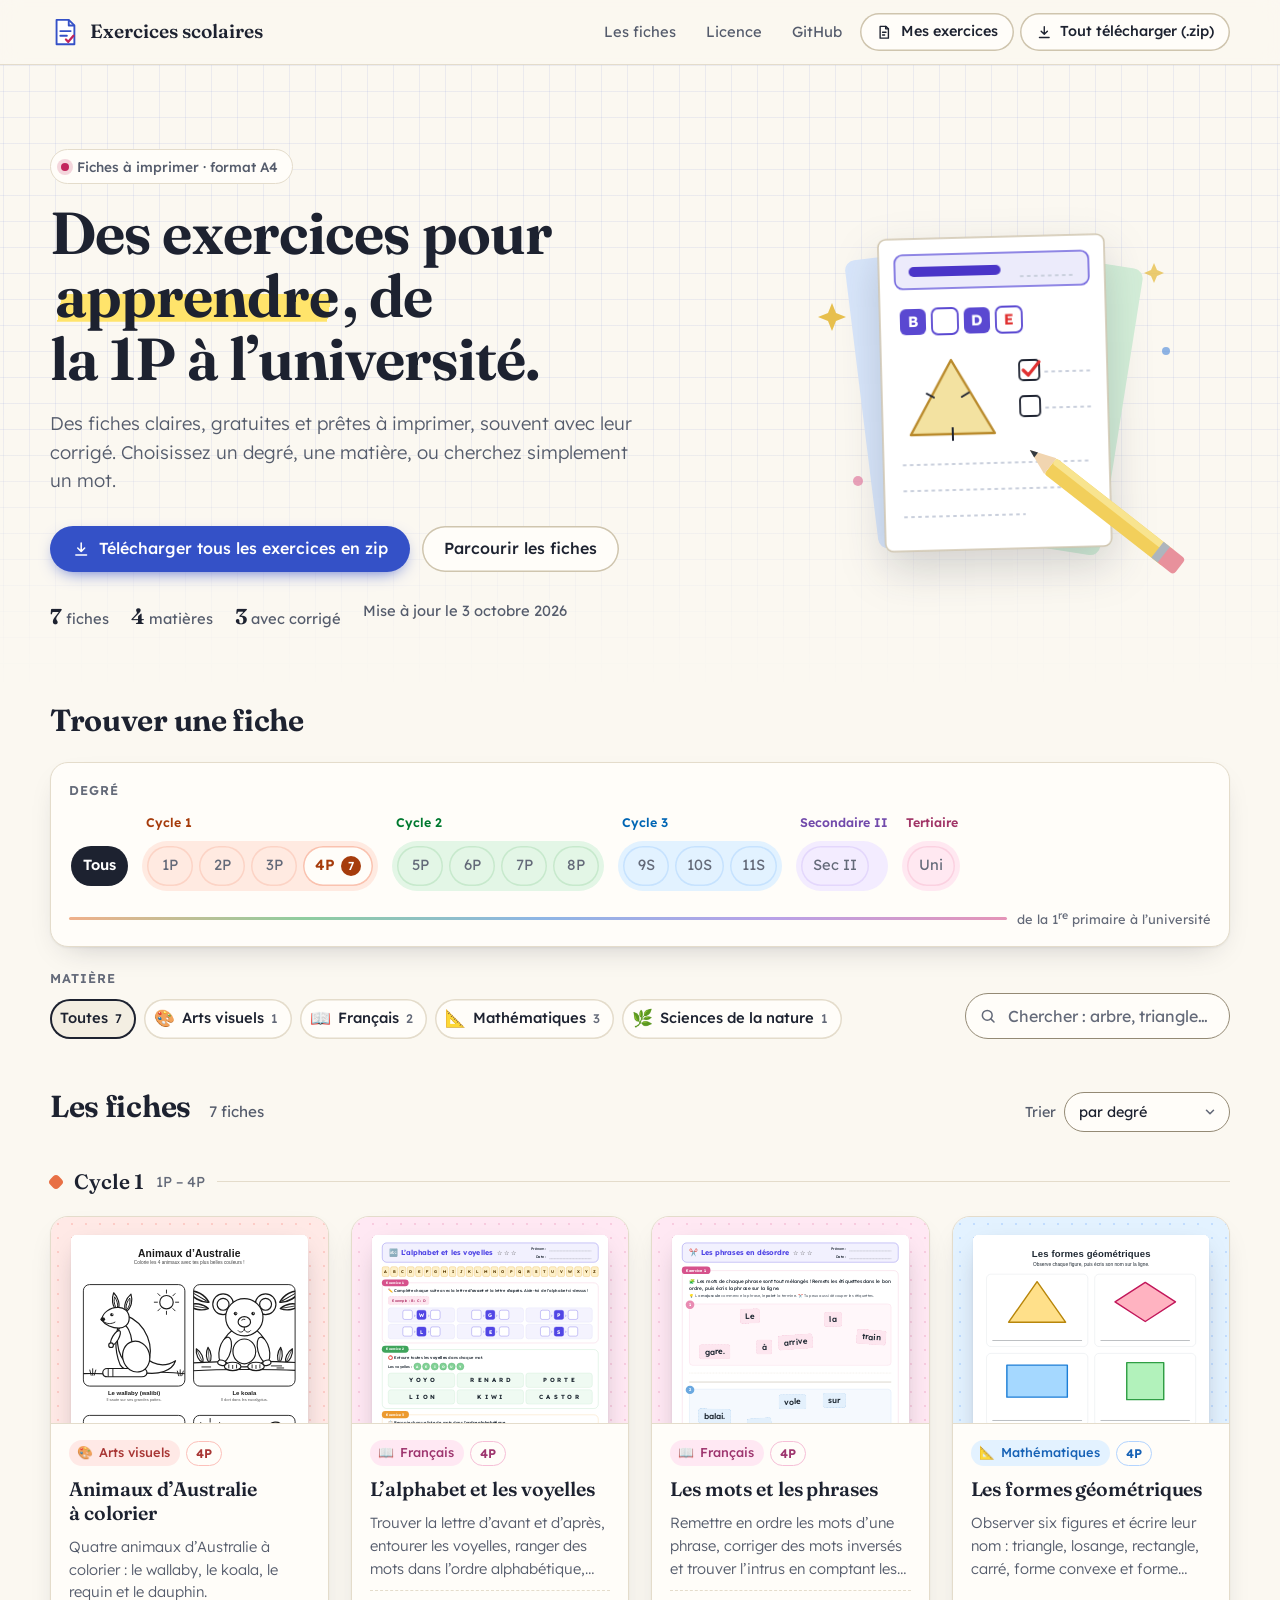
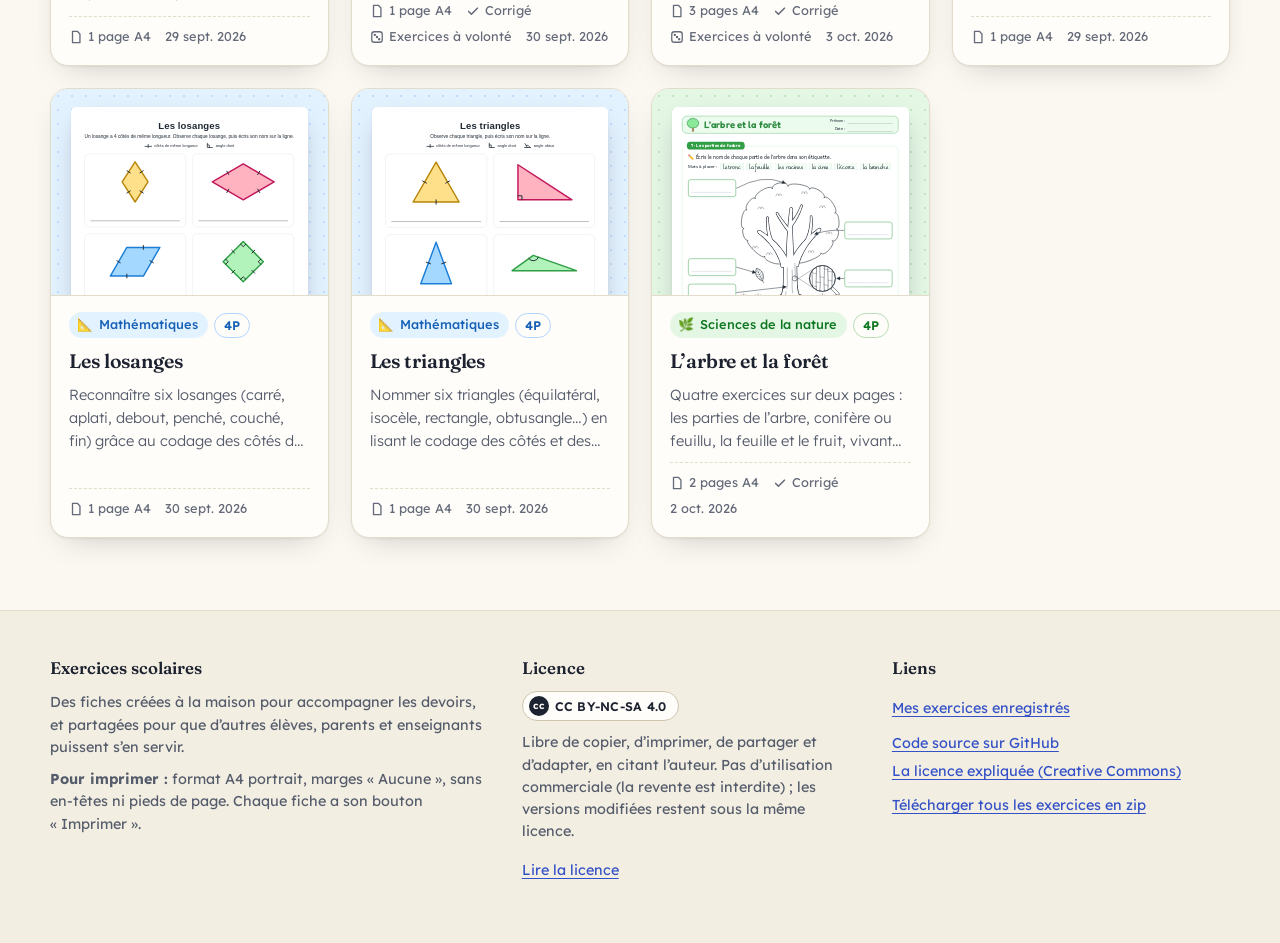
==== commit 5990bb3c: "Implement responsive actions menu for mobile devices across multiple worksheets - Added a sidebar to" ====
--- a/index.html
+++ b/index.html
@@ -1236,7 +1236,7 @@
         // Same origin (GitHub Pages): hide the worksheet's buttons, answer fields and grey margin
         const doc = frame.contentDocument;
         const style = doc.createElement("style");
-        style.textContent = ".toolbar,.back-link,.answer-input{display:none!important}html,body{background:#fff!important;overflow:hidden!important}.page{margin:0!important;box-shadow:none!important}";
+        style.textContent = ".menu-toggle,.toolbar,.back-link,.answer-input{display:none!important}html,body{background:#fff!important;overflow:hidden!important}.page{margin:0!important;box-shadow:none!important}";
         doc.head.append(style);
       } catch (e) { /* opened from disk: preview as is */ }
       sheet.classList.add("loaded");
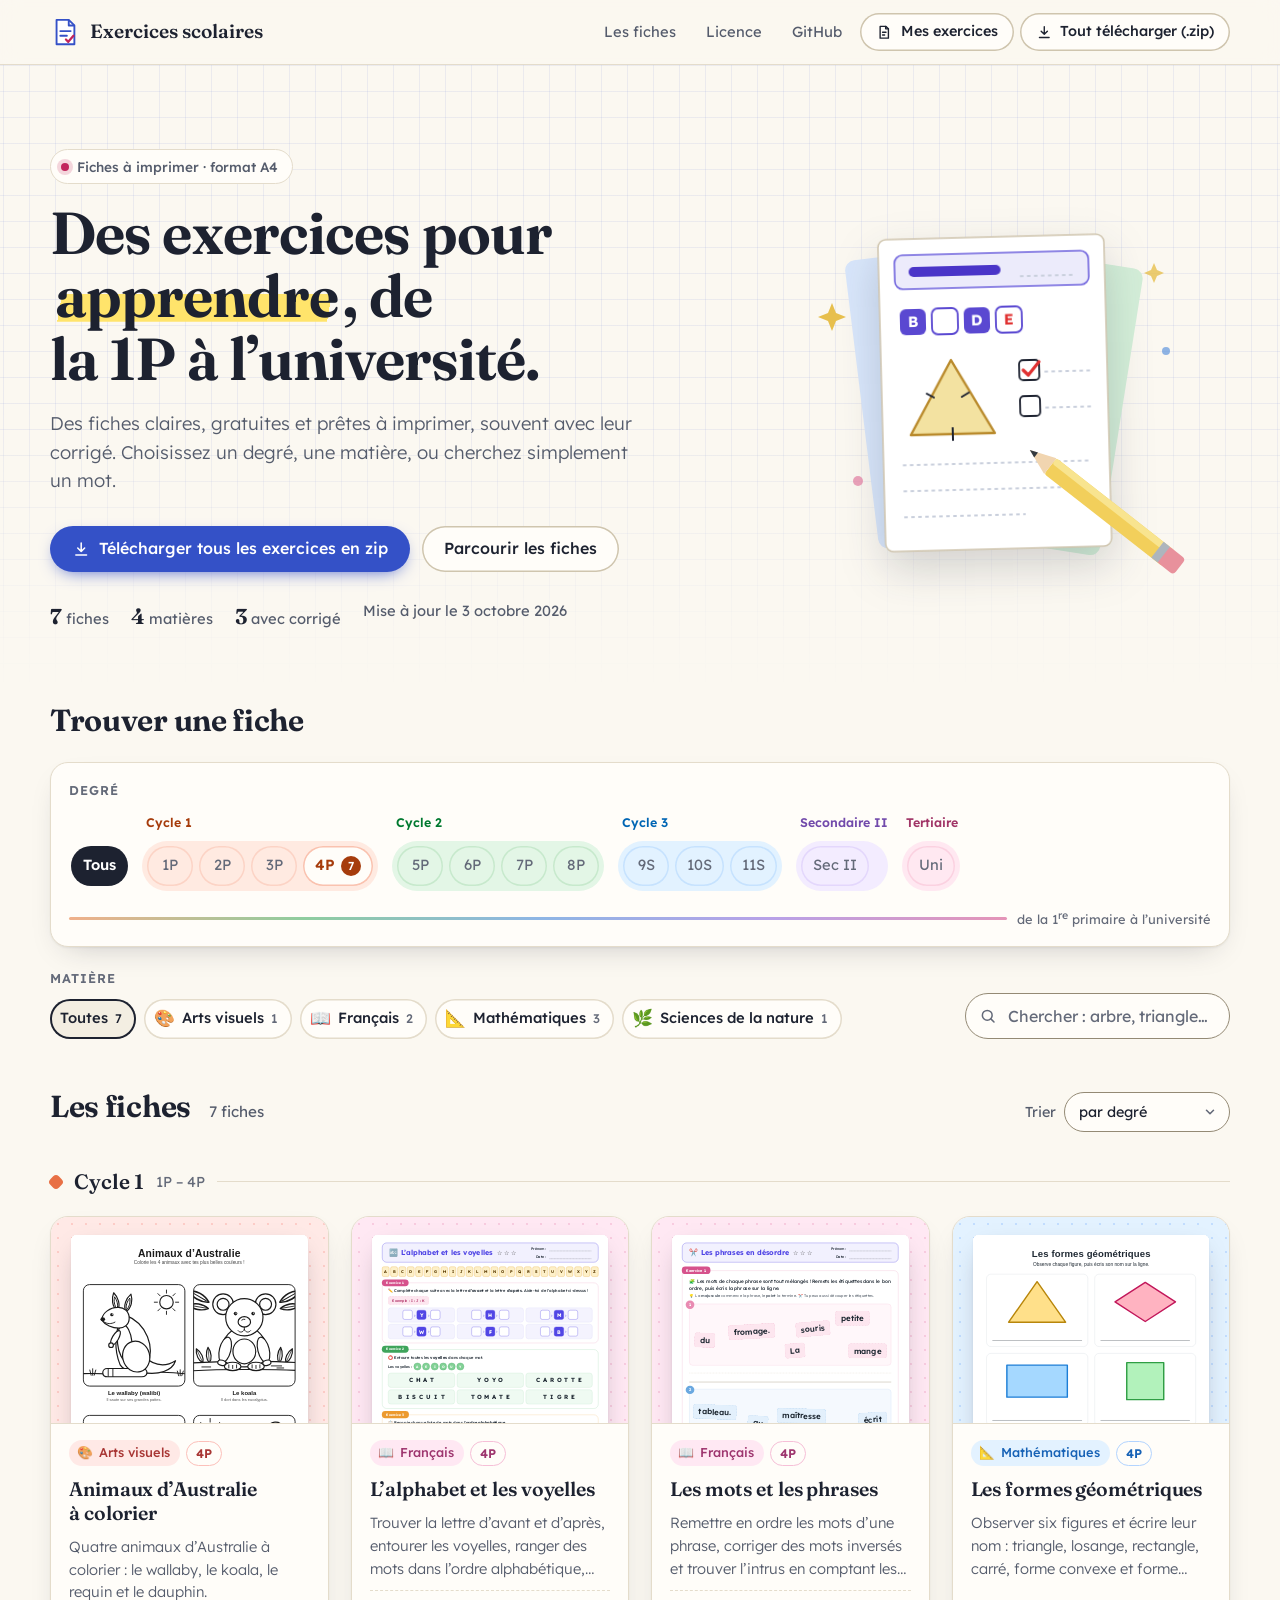
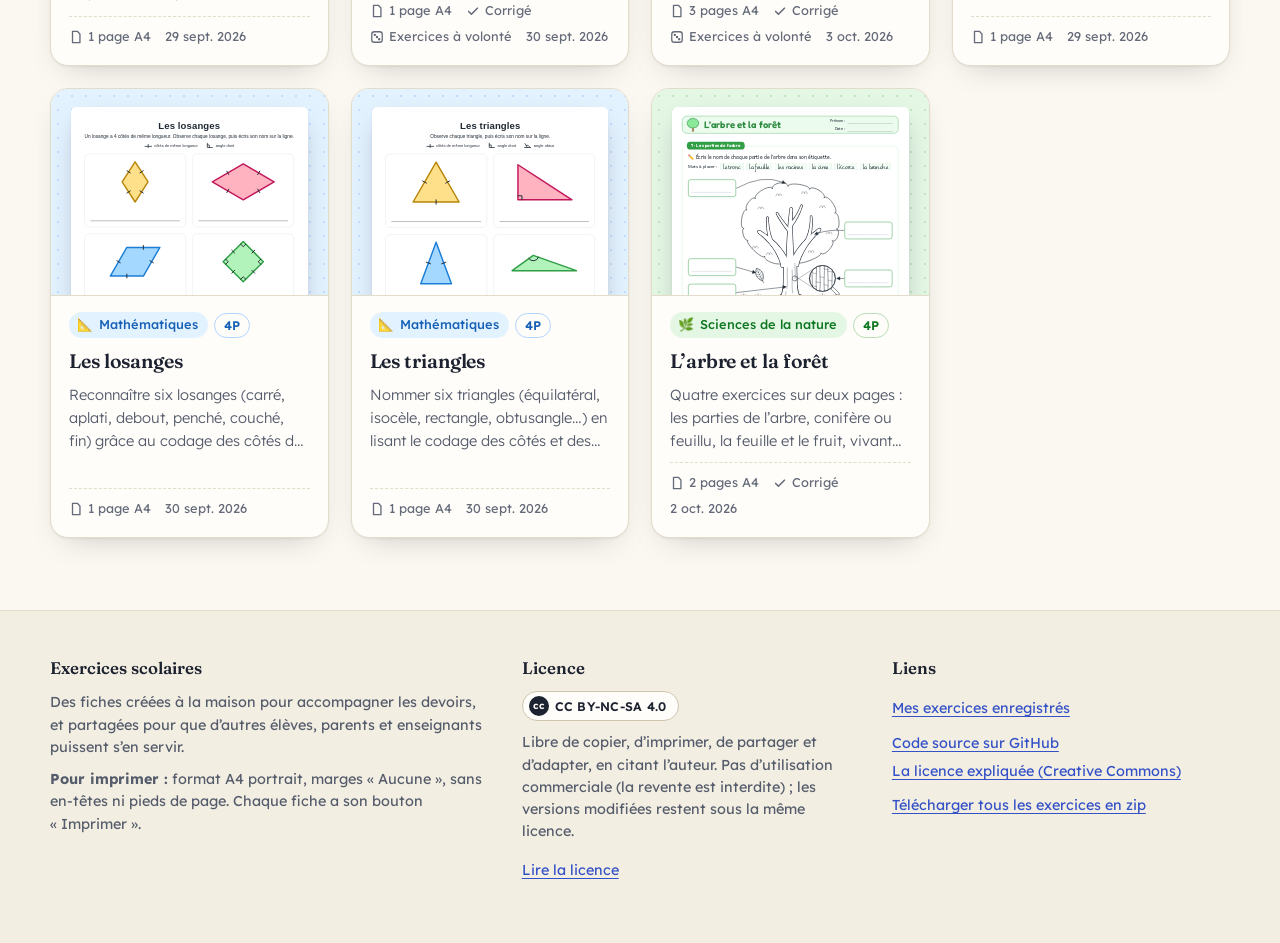
==== commit 76f7d3fd: "Add favicon support across all HTML files and update references" ====
--- a/index.html
+++ b/index.html
@@ -11,7 +11,7 @@
 <meta property="og:url" content="https://ctalpaert.github.io/exercices-scolaires/">
 <meta name="theme-color" content="#fbf8f1" media="(prefers-color-scheme: light)">
 <meta name="theme-color" content="#14161c" media="(prefers-color-scheme: dark)">
-<link rel="icon" href="data:image/svg+xml,%3Csvg xmlns='http://www.w3.org/2000/svg' viewBox='0 0 32 32'%3E%3Cpath d='M7 3h13l6 6v20H7z' fill='%23fff' stroke='%233451c7' stroke-width='2' stroke-linejoin='round'/%3E%3Cpath d='M20 3v6h6' fill='none' stroke='%233451c7' stroke-width='2' stroke-linejoin='round'/%3E%3Cpath d='M11 15h11M11 20h7' stroke='%233451c7' stroke-width='2' stroke-linecap='round'/%3E%3Cpath d='M17 24l2.5 2.5L25 20' fill='none' stroke='%23d6336c' stroke-width='2.4' stroke-linecap='round' stroke-linejoin='round'/%3E%3C/svg%3E">
+<link rel="icon" href="assets/favicon.svg" type="image/svg+xml">
 <link rel="preconnect" href="https://fonts.googleapis.com">
 <link rel="preconnect" href="https://fonts.gstatic.com" crossorigin>
 <link href="https://fonts.googleapis.com/css2?family=Fraunces:opsz,wght@9..144,500..700&family=Lexend:wght@300..600&display=swap" rel="stylesheet">
